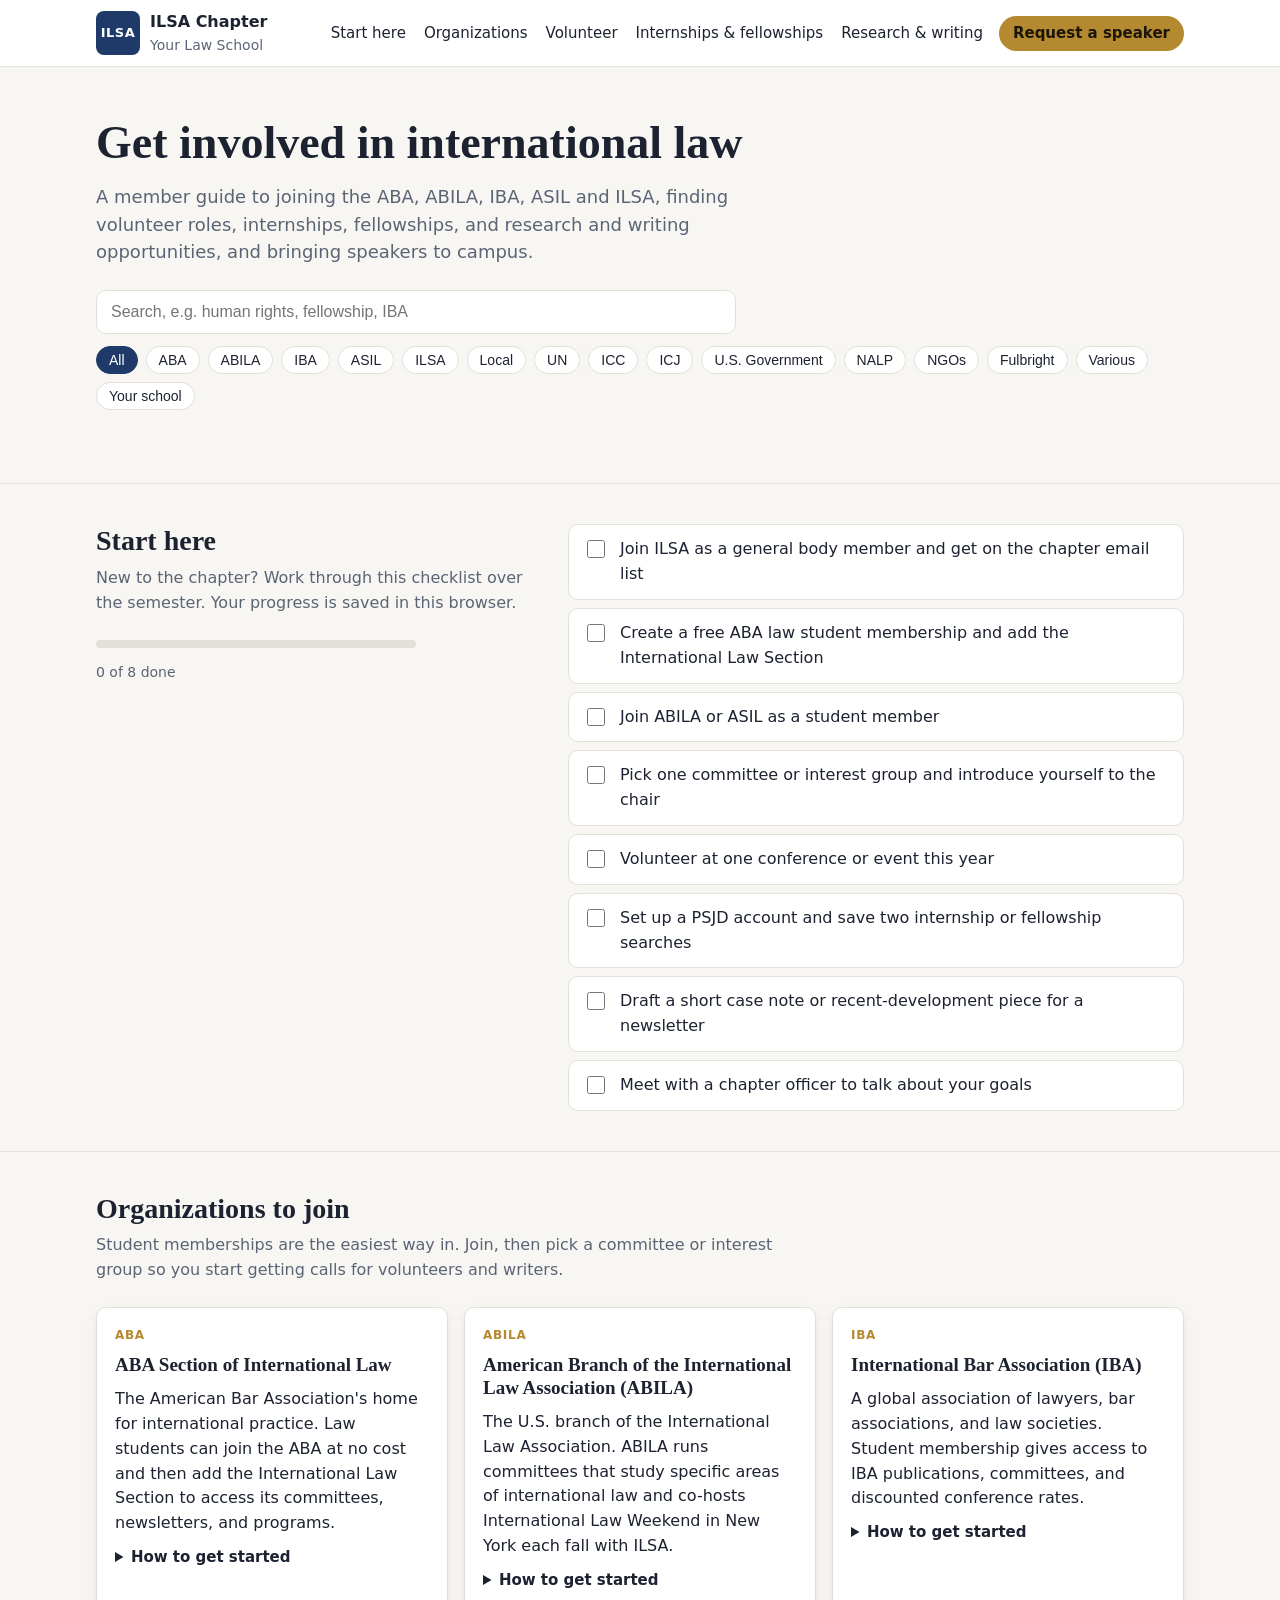
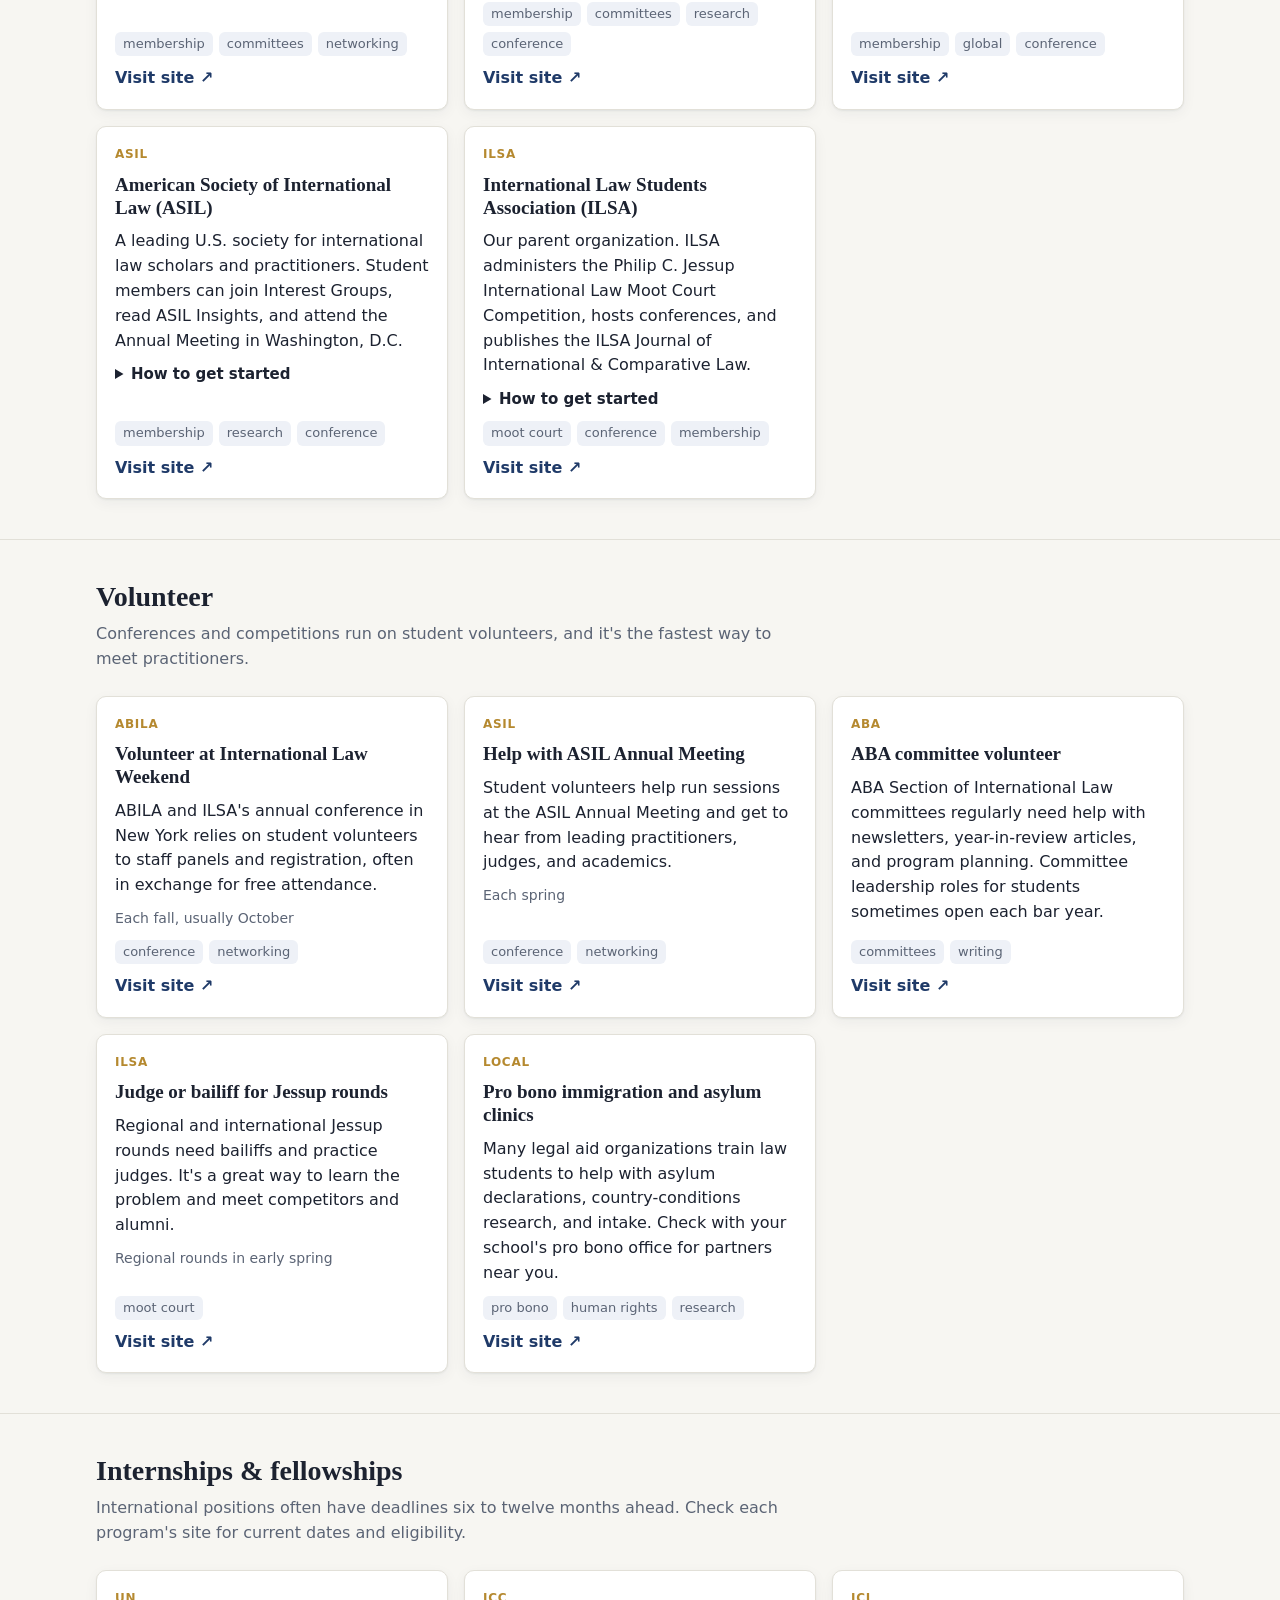
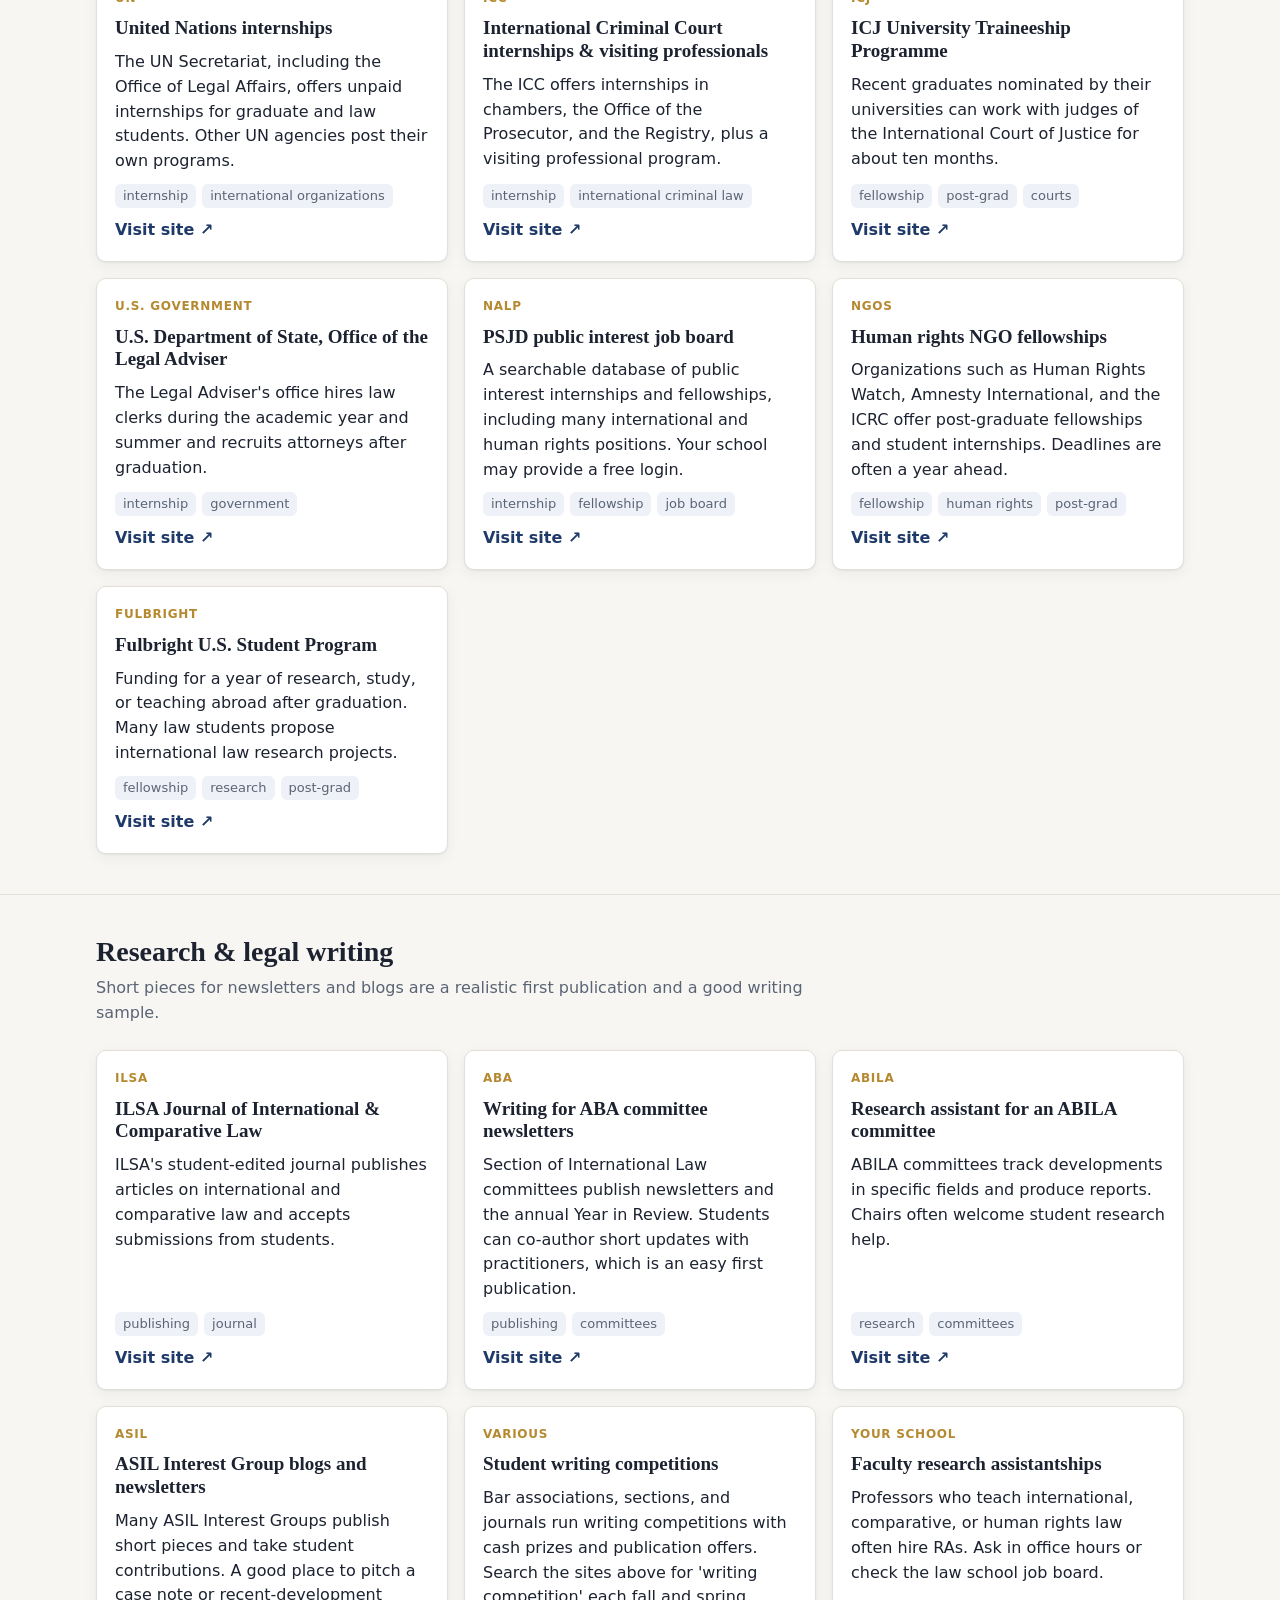
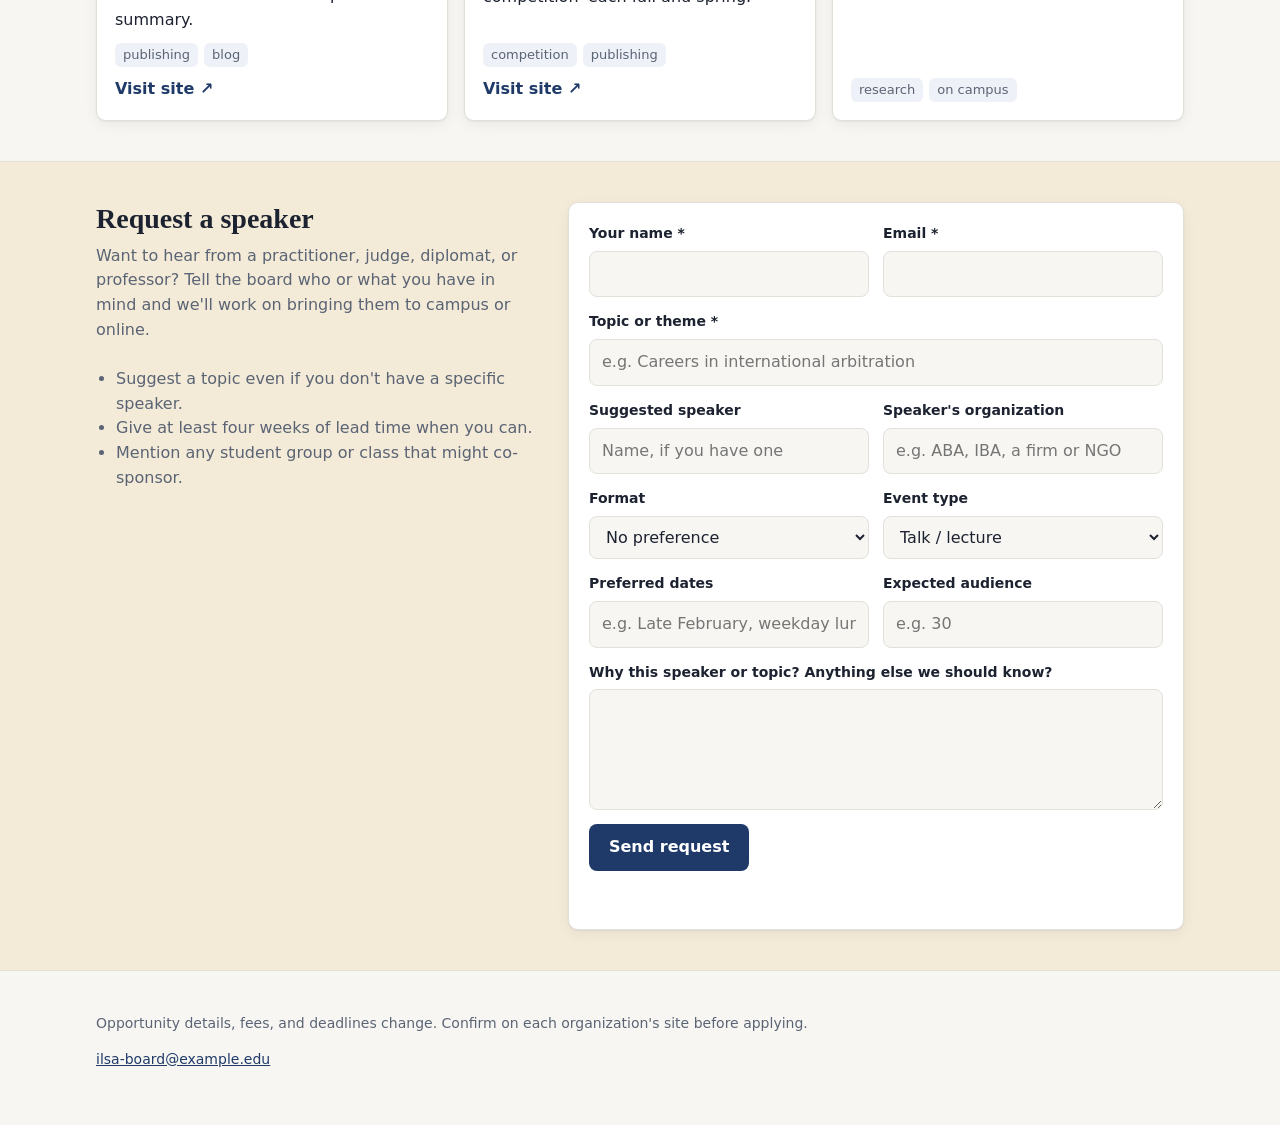
==== index.html @ 171fea82 "Add ILSA member involvement dashboard Static page guiding members to the ABA, ABILA, IBA, ASIL and I" ====
<!doctype html>
<html lang="en">
<head>
  <meta charset="utf-8">
  <meta name="viewport" content="width=device-width, initial-scale=1">
  <title>ILSA Get Involved</title>
  <meta name="description" content="How ILSA members can get involved with the ABA, ABILA, IBA, ASIL and more: volunteering, internships, fellowships, research and writing, and speaker requests.">
  <link rel="stylesheet" href="css/styles.css">
</head>
<body>
  <a class="skip-link" href="#main">Skip to content</a>

  <header class="site-header">
    <div class="wrap header-inner">
      <div class="brand">
        <span class="brand-mark" aria-hidden="true">ILSA</span>
        <div>
          <p class="brand-name" data-config="chapterName">ILSA Chapter</p>
          <p class="brand-school" data-config="school">Your Law School</p>
        </div>
      </div>
      <nav class="site-nav" aria-label="Sections">
        <a href="#start">Start here</a>
        <a href="#organizations">Organizations</a>
        <a href="#volunteer">Volunteer</a>
        <a href="#careers">Internships &amp; fellowships</a>
        <a href="#writing">Research &amp; writing</a>
        <a href="#speakers" class="nav-cta">Request a speaker</a>
      </nav>
    </div>
  </header>

  <main id="main">
    <section class="hero">
      <div class="wrap">
        <h1>Get involved in international law</h1>
        <p class="lede">A member guide to joining the ABA, ABILA, IBA, ASIL and ILSA, finding volunteer roles, internships, fellowships, and research and writing opportunities, and bringing speakers to campus.</p>
        <div class="search">
          <label for="search-input" class="visually-hidden">Search opportunities</label>
          <input id="search-input" type="search" placeholder="Search, e.g. human rights, fellowship, IBA" autocomplete="off">
          <div class="filters" role="group" aria-label="Filter by organization" id="org-filters"></div>
        </div>
        <p class="result-count" id="result-count" aria-live="polite"></p>
      </div>
    </section>

    <section id="start" class="section">
      <div class="wrap two-col">
        <div>
          <h2>Start here</h2>
          <p class="section-intro">New to the chapter? Work through this checklist over the semester. Your progress is saved in this browser.</p>
          <div class="progress" aria-hidden="true"><span id="progress-bar"></span></div>
          <p class="progress-label" id="progress-label"></p>
        </div>
        <ol class="checklist" id="checklist"></ol>
      </div>
    </section>

    <section id="organizations" class="section">
      <div class="wrap">
        <h2>Organizations to join</h2>
        <p class="section-intro">Student memberships are the easiest way in. Join, then pick a committee or interest group so you start getting calls for volunteers and writers.</p>
        <div class="grid" data-section="organizations"></div>
      </div>
    </section>

    <section id="volunteer" class="section">
      <div class="wrap">
        <h2>Volunteer</h2>
        <p class="section-intro">Conferences and competitions run on student volunteers, and it's the fastest way to meet practitioners.</p>
        <div class="grid" data-section="volunteer"></div>
      </div>
    </section>

    <section id="careers" class="section">
      <div class="wrap">
        <h2>Internships &amp; fellowships</h2>
        <p class="section-intro">International positions often have deadlines six to twelve months ahead. Check each program's site for current dates and eligibility.</p>
        <div class="grid" data-section="careers"></div>
      </div>
    </section>

    <section id="writing" class="section">
      <div class="wrap">
        <h2>Research &amp; legal writing</h2>
        <p class="section-intro">Short pieces for newsletters and blogs are a realistic first publication and a good writing sample.</p>
        <div class="grid" data-section="writing"></div>
      </div>
    </section>

    <section id="speakers" class="section section-accent">
      <div class="wrap two-col">
        <div>
          <h2>Request a speaker</h2>
          <p class="section-intro">Want to hear from a practitioner, judge, diplomat, or professor? Tell the board who or what you have in mind and we'll work on bringing them to campus or online.</p>
          <ul class="tips">
            <li>Suggest a topic even if you don't have a specific speaker.</li>
            <li>Give at least four weeks of lead time when you can.</li>
            <li>Mention any student group or class that might co-sponsor.</li>
          </ul>
        </div>

        <form id="speaker-form" class="form" novalidate>
          <div class="field-row">
            <div class="field">
              <label for="f-name">Your name <span aria-hidden="true">*</span></label>
              <input id="f-name" name="name" required autocomplete="name">
            </div>
            <div class="field">
              <label for="f-email">Email <span aria-hidden="true">*</span></label>
              <input id="f-email" name="email" type="email" required autocomplete="email">
            </div>
          </div>

          <div class="field">
            <label for="f-topic">Topic or theme <span aria-hidden="true">*</span></label>
            <input id="f-topic" name="topic" required placeholder="e.g. Careers in international arbitration">
          </div>

          <div class="field-row">
            <div class="field">
              <label for="f-speaker">Suggested speaker</label>
              <input id="f-speaker" name="speaker" placeholder="Name, if you have one">
            </div>
            <div class="field">
              <label for="f-affiliation">Speaker's organization</label>
              <input id="f-affiliation" name="affiliation" placeholder="e.g. ABA, IBA, a firm or NGO">
            </div>
          </div>

          <div class="field-row">
            <div class="field">
              <label for="f-format">Format</label>
              <select id="f-format" name="format">
                <option>No preference</option>
                <option>In person</option>
                <option>Virtual</option>
                <option>Hybrid</option>
              </select>
            </div>
            <div class="field">
              <label for="f-type">Event type</label>
              <select id="f-type" name="eventType">
                <option>Talk / lecture</option>
                <option>Panel</option>
                <option>Career conversation</option>
                <option>Workshop</option>
                <option>Lunch &amp; learn</option>
              </select>
            </div>
          </div>

          <div class="field-row">
            <div class="field">
              <label for="f-dates">Preferred dates</label>
              <input id="f-dates" name="dates" placeholder="e.g. Late February, weekday lunch">
            </div>
            <div class="field">
              <label for="f-audience">Expected audience</label>
              <input id="f-audience" name="audience" type="number" min="1" placeholder="e.g. 30">
            </div>
          </div>

          <div class="field">
            <label for="f-notes">Why this speaker or topic? Anything else we should know?</label>
            <textarea id="f-notes" name="notes" rows="4"></textarea>
          </div>

          <button type="submit" class="btn">Send request</button>
          <p class="form-status" id="form-status" role="status"></p>
        </form>
      </div>
    </section>
  </main>

  <footer class="site-footer">
    <div class="wrap">
      <p>Opportunity details, fees, and deadlines change. Confirm on each organization's site before applying.</p>
      <p id="footer-links"></p>
    </div>
  </footer>

  <script src="js/config.js"></script>
  <script src="js/data.js"></script>
  <script src="js/app.js"></script>
</body>
</html>
---- css/styles.css ----
:root {
  --bg: #f7f6f2;
  --surface: #ffffff;
  --text: #1c2230;
  --muted: #5b6475;
  --border: #e2e0d8;
  --primary: #1f3a68;
  --primary-ink: #ffffff;
  --accent: #b5892f;
  --accent-soft: #f3ead7;
  --tag-bg: #eef1f7;
  --focus: #3a6ad6;
  --success: #1d7a4a;
  --error: #b3261e;
  --radius: 10px;
  --shadow: 0 1px 2px rgba(20, 30, 50, 0.06), 0 4px 14px rgba(20, 30, 50, 0.05);
}

@media (prefers-color-scheme: dark) {
  :root {
    --bg: #12161f;
    --surface: #1a202b;
    --text: #e8eaf0;
    --muted: #a3abbb;
    --border: #2c3443;
    --primary: #8fb0ea;
    --primary-ink: #0f1522;
    --accent: #d8b264;
    --accent-soft: #2a2618;
    --tag-bg: #252d3b;
    --focus: #8fb0ea;
    --success: #5cc48c;
    --error: #f08a80;
    --shadow: none;
  }
}

* { box-sizing: border-box; }

html { scroll-behavior: smooth; scroll-padding-top: 80px; }

body {
  margin: 0;
  background: var(--bg);
  color: var(--text);
  font: 16px/1.55 system-ui, -apple-system, "Segoe UI", Roboto, sans-serif;
}

h1, h2, h3 { font-family: Georgia, "Times New Roman", serif; line-height: 1.2; }

a { color: var(--primary); }

:focus-visible { outline: 2px solid var(--focus); outline-offset: 2px; }

.wrap { max-width: 1120px; margin: 0 auto; padding: 0 16px; }

.visually-hidden {
  position: absolute; width: 1px; height: 1px; overflow: hidden;
  clip: rect(0 0 0 0); white-space: nowrap;
}

.skip-link { position: absolute; left: -999px; top: 8px; background: var(--surface); padding: 8px 12px; z-index: 20; }
.skip-link:focus { left: 8px; }

/* Header */
.site-header {
  position: sticky; top: 0; z-index: 10;
  background: var(--surface);
  border-bottom: 1px solid var(--border);
}
.header-inner { display: flex; align-items: center; justify-content: space-between; gap: 16px; padding-top: 10px; padding-bottom: 10px; flex-wrap: wrap; }
.brand { display: flex; align-items: center; gap: 10px; }
.brand-mark {
  display: inline-grid; place-items: center;
  width: 44px; height: 44px; border-radius: 8px;
  background: var(--primary); color: var(--primary-ink);
  font-weight: 700; font-size: 13px; letter-spacing: 0.04em;
}
.brand-name { margin: 0; font-weight: 600; }
.brand-school { margin: 0; color: var(--muted); font-size: 14px; }

.site-nav { display: flex; flex-wrap: wrap; gap: 4px 14px; font-size: 15px; }
.site-nav a { text-decoration: none; color: var(--text); padding: 6px 2px; }
.site-nav a:hover { color: var(--primary); }
.site-nav .nav-cta {
  background: var(--accent); color: #1c1608; border-radius: 999px; padding: 6px 14px; font-weight: 600;
}

/* Hero */
.hero { padding: 48px 0 24px; }
.hero h1 { font-size: clamp(30px, 5vw, 46px); margin: 0 0 12px; }
.lede { font-size: 18px; color: var(--muted); max-width: 720px; margin: 0 0 24px; }

.search input {
  width: 100%; max-width: 640px;
  padding: 12px 14px; font-size: 16px;
  border: 1px solid var(--border); border-radius: var(--radius);
  background: var(--surface); color: var(--text);
}
.filters { display: flex; flex-wrap: wrap; gap: 8px; margin-top: 12px; }
.chip {
  border: 1px solid var(--border); background: var(--surface); color: var(--text);
  border-radius: 999px; padding: 5px 12px; font-size: 14px; cursor: pointer;
}
.chip[aria-pressed="true"] { background: var(--primary); color: var(--primary-ink); border-color: var(--primary); }
.result-count { color: var(--muted); font-size: 14px; min-height: 1.5em; }

/* Sections */
.section { padding: 40px 0; border-top: 1px solid var(--border); }
.section h2 { font-size: 28px; margin: 0 0 8px; }
.section-intro { color: var(--muted); max-width: 720px; margin: 0 0 24px; }
.section.is-empty { display: none; }
.section-accent { background: var(--accent-soft); }

.two-col { display: grid; grid-template-columns: 1fr 1.4fr; gap: 32px; align-items: start; }

.grid { display: grid; grid-template-columns: repeat(auto-fill, minmax(300px, 1fr)); gap: 16px; }

.card {
  background: var(--surface); border: 1px solid var(--border); border-radius: var(--radius);
  box-shadow: var(--shadow); padding: 18px; display: flex; flex-direction: column; gap: 10px;
}
.card-org { font-size: 12px; font-weight: 700; letter-spacing: 0.06em; text-transform: uppercase; color: var(--accent); margin: 0; }
.card h3 { font-size: 19px; margin: 0; }
.card p { margin: 0; }
.card-when { font-size: 14px; color: var(--muted); }
.card details summary { cursor: pointer; font-weight: 600; font-size: 15px; }
.card ol { margin: 8px 0 0; padding-left: 20px; font-size: 15px; }
.card ol li + li { margin-top: 4px; }
.tags { display: flex; flex-wrap: wrap; gap: 6px; margin-top: auto; }
.tag { background: var(--tag-bg); color: var(--muted); border-radius: 6px; padding: 2px 8px; font-size: 13px; }
.card-link { font-weight: 600; text-decoration: none; }
.card-link:hover { text-decoration: underline; }

/* Checklist */
.checklist { list-style: none; margin: 0; padding: 0; display: grid; gap: 8px; }
.checklist label {
  display: flex; gap: 12px; align-items: flex-start;
  background: var(--surface); border: 1px solid var(--border); border-radius: var(--radius);
  padding: 12px 14px; cursor: pointer;
}
.checklist input { width: 18px; height: 18px; margin-top: 3px; accent-color: var(--primary); flex: none; }
.checklist input:checked + span { color: var(--muted); text-decoration: line-through; }
.progress { height: 8px; background: var(--border); border-radius: 999px; overflow: hidden; max-width: 320px; }
.progress span { display: block; height: 100%; width: 0; background: var(--accent); transition: width 0.25s; }
.progress-label { color: var(--muted); font-size: 14px; }

/* Speaker form */
.tips { padding-left: 20px; color: var(--muted); }
.form {
  background: var(--surface); border: 1px solid var(--border); border-radius: var(--radius);
  padding: 20px; box-shadow: var(--shadow); display: grid; gap: 14px;
}
.field-row { display: grid; grid-template-columns: 1fr 1fr; gap: 14px; }
.field { display: grid; gap: 6px; }
.field label { font-weight: 600; font-size: 14px; }
.field input, .field select, .field textarea {
  width: 100%; padding: 10px 12px; font: inherit;
  border: 1px solid var(--border); border-radius: 8px;
  background: var(--bg); color: var(--text);
}
.field [aria-invalid="true"] { border-color: var(--error); }
.btn {
  justify-self: start; border: 0; border-radius: 8px; cursor: pointer;
  background: var(--primary); color: var(--primary-ink);
  padding: 11px 20px; font: inherit; font-weight: 600;
}
.btn:disabled { opacity: 0.6; cursor: wait; }
.form-status { margin: 0; min-height: 1.5em; }
.form-status.ok { color: var(--success); }
.form-status.err { color: var(--error); }

.site-footer { padding: 28px 0 40px; color: var(--muted); font-size: 14px; border-top: 1px solid var(--border); }

@media (max-width: 760px) {
  .two-col, .field-row { grid-template-columns: 1fr; }
  .grid { grid-template-columns: 1fr; }
  .site-nav { font-size: 14px; }
  .hero { padding-top: 28px; }
}
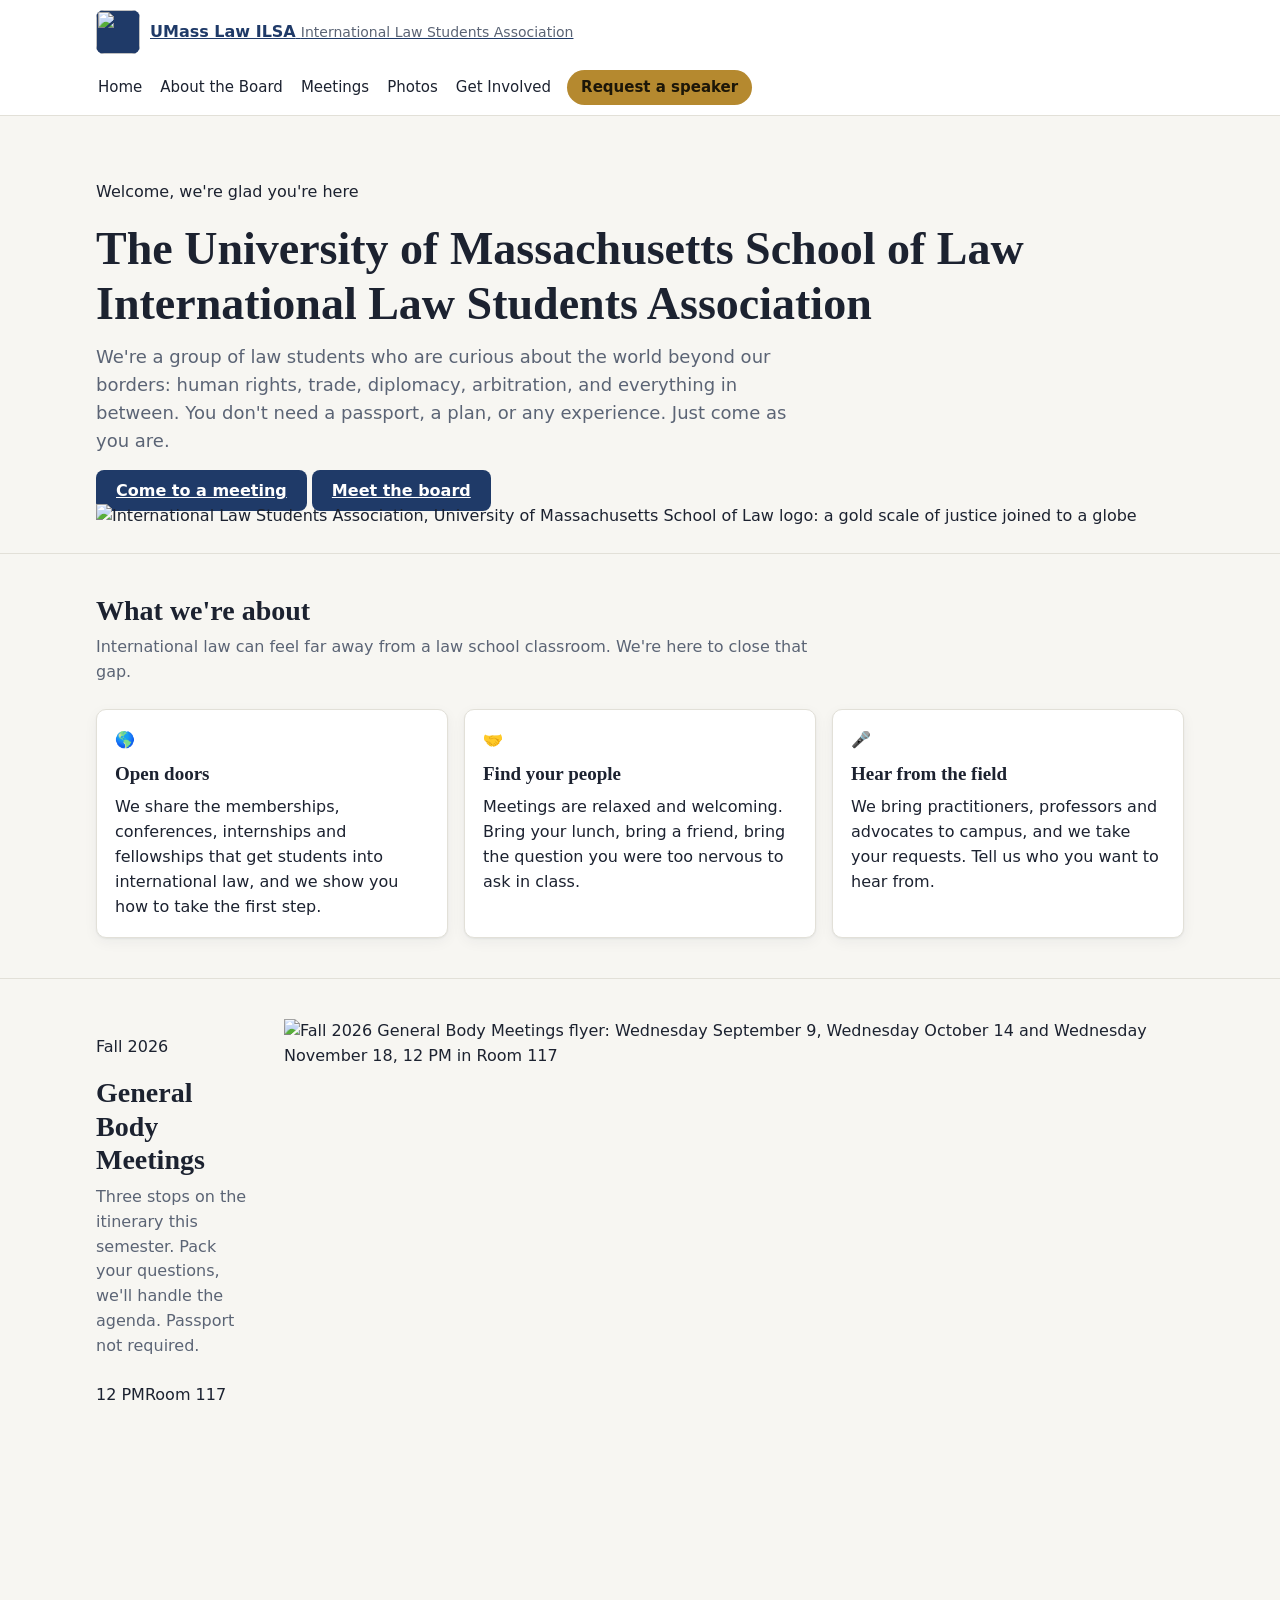
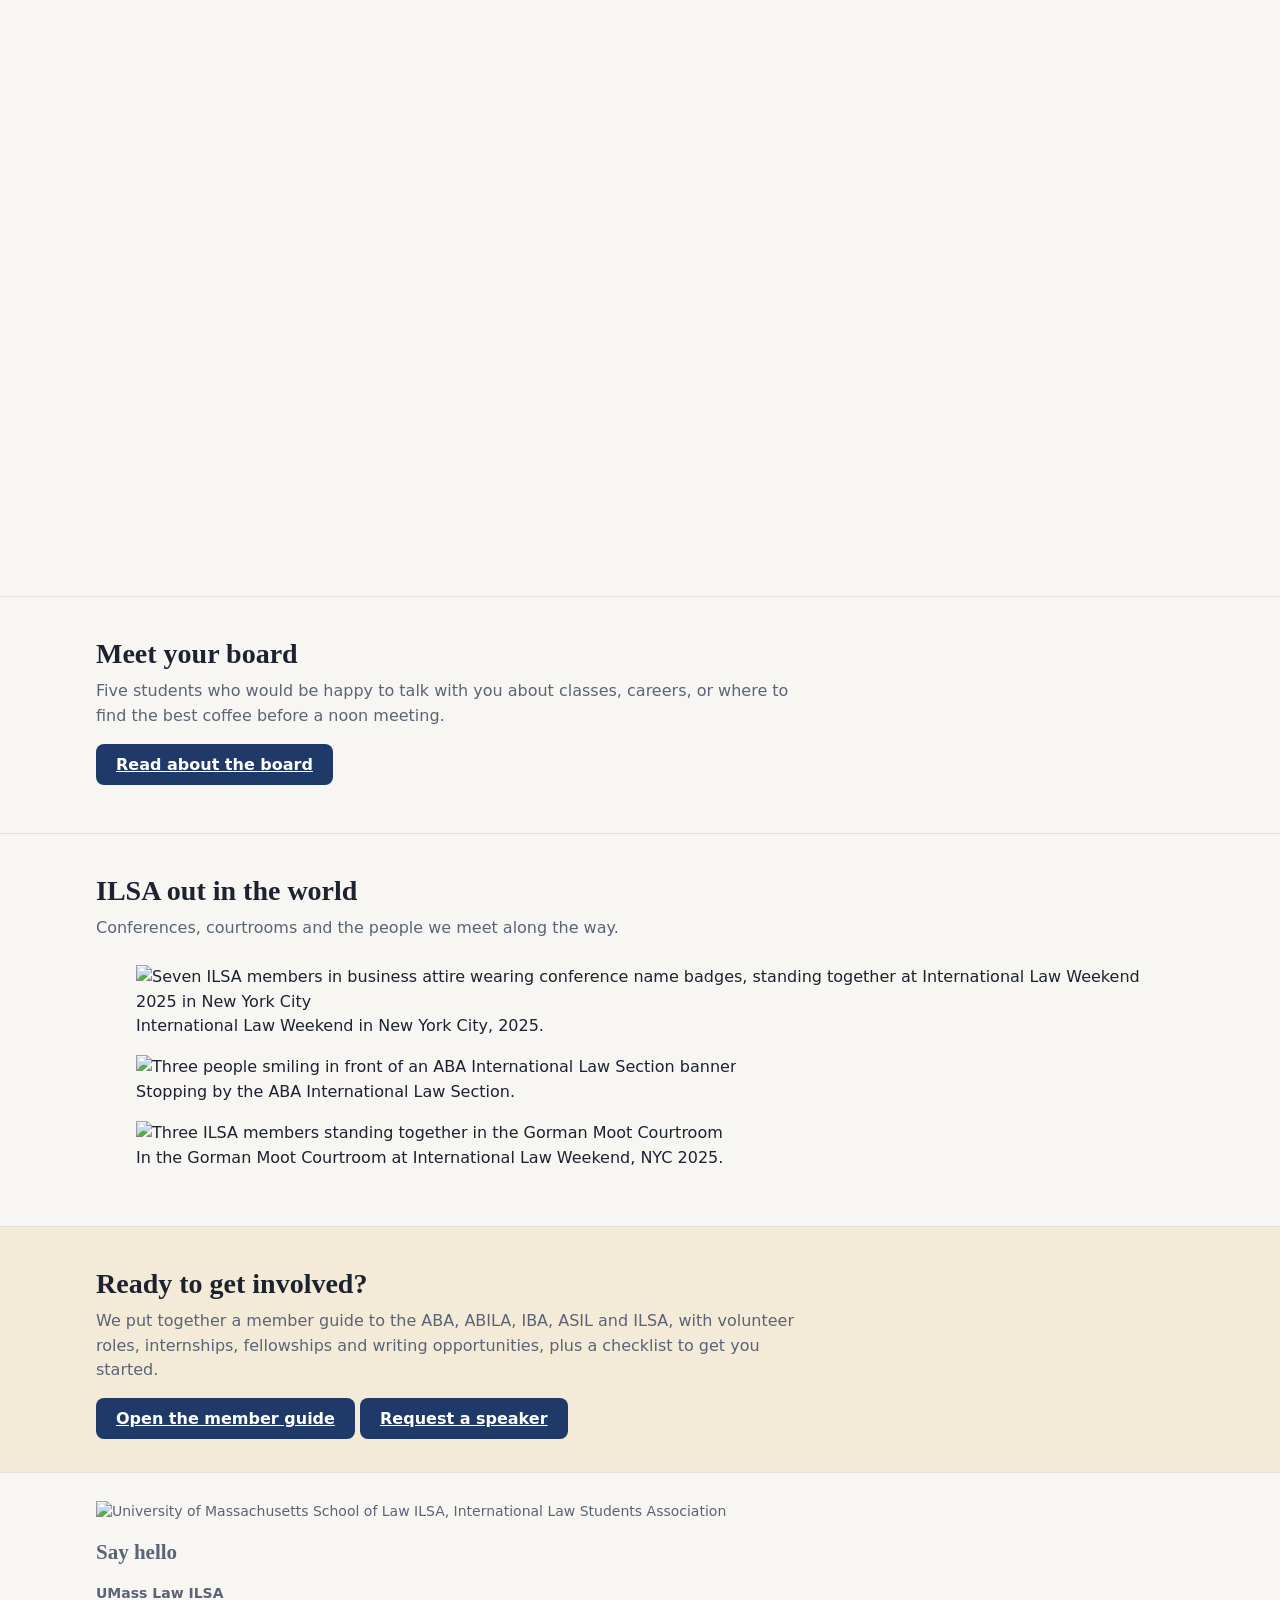
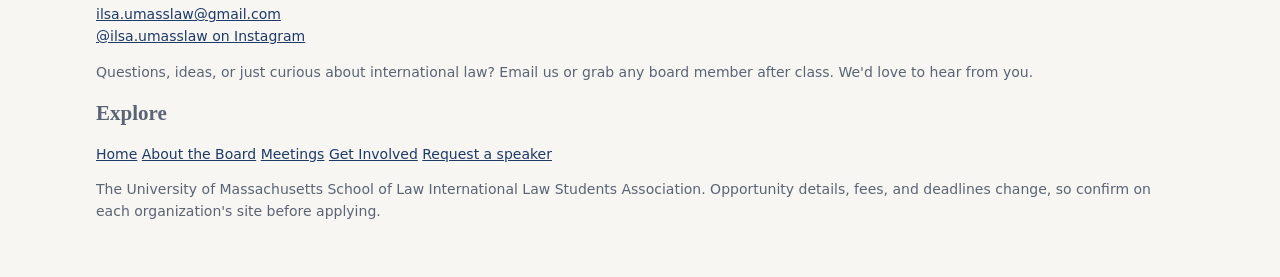
==== commit ec1204c8: "Redesign pages: home, About the Board, Get Involved" ====
--- a/index.html
+++ b/index.html
@@ -3,180 +3,159 @@
 <head>
   <meta charset="utf-8">
   <meta name="viewport" content="width=device-width, initial-scale=1">
-  <title>ILSA Get Involved</title>
-  <meta name="description" content="How ILSA members can get involved with the ABA, ABILA, IBA, ASIL and more: volunteering, internships, fellowships, research and writing, and speaker requests.">
+  <title>UMass Law ILSA</title>
+  <meta name="description" content="The University of Massachusetts School of Law International Law Students Association: meet the board, come to a meeting, and find ways into international law.">
+  <link rel="icon" href="img/favicon.png">
+  <link rel="preconnect" href="https://fonts.googleapis.com">
+  <link rel="preconnect" href="https://fonts.gstatic.com" crossorigin>
+  <link href="https://fonts.googleapis.com/css2?family=Poppins:wght@400;500;600;700&display=swap" rel="stylesheet">
   <link rel="stylesheet" href="css/styles.css">
 </head>
 <body>
   <a class="skip-link" href="#main">Skip to content</a>
-
   <header class="site-header">
     <div class="wrap header-inner">
-      <div class="brand">
-        <span class="brand-mark" aria-hidden="true">ILSA</span>
-        <div>
-          <p class="brand-name" data-config="chapterName">ILSA Chapter</p>
-          <p class="brand-school" data-config="school">Your Law School</p>
-        </div>
-      </div>
-      <nav class="site-nav" aria-label="Sections">
-        <a href="#start">Start here</a>
-        <a href="#organizations">Organizations</a>
-        <a href="#volunteer">Volunteer</a>
-        <a href="#careers">Internships &amp; fellowships</a>
-        <a href="#writing">Research &amp; writing</a>
-        <a href="#speakers" class="nav-cta">Request a speaker</a>
+      <a class="brand" href="index.html">
+        <img class="brand-mark" src="img/emblem.png" alt="" width="56" height="44">
+        <span>
+          <span class="brand-name">UMass Law ILSA</span>
+          <span class="brand-school">International Law Students Association</span>
+        </span>
+      </a>
+      <nav class="site-nav" aria-label="Site">
+        <a href="index.html" aria-current="page">Home</a>
+        <a href="board.html">About the Board</a>
+        <a href="index.html#meetings">Meetings</a>
+        <a href="index.html#photos">Photos</a>
+        <a href="get-involved.html">Get Involved</a>
+        <a href="get-involved.html#speakers" class="nav-cta">Request a speaker</a>
       </nav>
     </div>
   </header>
 
   <main id="main">
-    <section class="hero">
-      <div class="wrap">
-        <h1>Get involved in international law</h1>
-        <p class="lede">A member guide to joining the ABA, ABILA, IBA, ASIL and ILSA, finding volunteer roles, internships, fellowships, and research and writing opportunities, and bringing speakers to campus.</p>
-        <div class="search">
-          <label for="search-input" class="visually-hidden">Search opportunities</label>
-          <input id="search-input" type="search" placeholder="Search, e.g. human rights, fellowship, IBA" autocomplete="off">
-          <div class="filters" role="group" aria-label="Filter by organization" id="org-filters"></div>
+    <section class="hero hero-home">
+      <div class="wrap hero-grid">
+        <div>
+          <p class="eyebrow">Welcome, we're glad you're here</p>
+          <h1>The University of Massachusetts School of Law <span>International Law Students Association</span></h1>
+          <p class="lede">We're a group of law students who are curious about the world beyond our borders: human rights, trade, diplomacy, arbitration, and everything in between. You don't need a passport, a plan, or any experience. Just come as you are.</p>
+          <div class="btn-row">
+            <a class="btn" href="#meetings">Come to a meeting</a>
+            <a class="btn btn-ghost" href="board.html">Meet the board</a>
+          </div>
         </div>
-        <p class="result-count" id="result-count" aria-live="polite"></p>
+        <img class="hero-logo" src="img/logo.png" alt="International Law Students Association, University of Massachusetts School of Law logo: a gold scale of justice joined to a globe" width="1080" height="1080">
       </div>
     </section>
 
-    <section id="start" class="section">
-      <div class="wrap two-col">
-        <div>
-          <h2>Start here</h2>
-          <p class="section-intro">New to the chapter? Work through this checklist over the semester. Your progress is saved in this browser.</p>
-          <div class="progress" aria-hidden="true"><span id="progress-bar"></span></div>
-          <p class="progress-label" id="progress-label"></p>
+    <section class="section" id="about">
+      <div class="wrap">
+        <h2>What we're about</h2>
+        <p class="section-intro">International law can feel far away from a law school classroom. We're here to close that gap.</p>
+        <div class="grid three">
+          <article class="card feature">
+            <span class="feature-icon" aria-hidden="true">&#127758;</span>
+            <h3>Open doors</h3>
+            <p>We share the memberships, conferences, internships and fellowships that get students into international law, and we show you how to take the first step.</p>
+          </article>
+          <article class="card feature">
+            <span class="feature-icon" aria-hidden="true">&#129309;</span>
+            <h3>Find your people</h3>
+            <p>Meetings are relaxed and welcoming. Bring your lunch, bring a friend, bring the question you were too nervous to ask in class.</p>
+          </article>
+          <article class="card feature">
+            <span class="feature-icon" aria-hidden="true">&#127908;</span>
+            <h3>Hear from the field</h3>
+            <p>We bring practitioners, professors and advocates to campus, and we take your requests. Tell us who you want to hear from.</p>
+          </article>
         </div>
-        <ol class="checklist" id="checklist"></ol>
       </div>
     </section>
 
-    <section id="organizations" class="section">
-      <div class="wrap">
-        <h2>Organizations to join</h2>
-        <p class="section-intro">Student memberships are the easiest way in. Join, then pick a committee or interest group so you start getting calls for volunteers and writers.</p>
-        <div class="grid" data-section="organizations"></div>
+    <section class="section section-blue" id="meetings">
+      <div class="wrap two-col meetings">
+        <div>
+          <p class="eyebrow">Fall 2026</p>
+          <h2>General Body Meetings</h2>
+          <p class="section-intro">Three stops on the itinerary this semester. Pack your questions, we'll handle the agenda. Passport not required.</p>
+          <ol class="stops" id="meeting-list"></ol>
+          <p class="where"><span>12 PM</span><span>Room 117</span></p>
+          <p class="next-up" id="next-meeting" aria-live="polite"></p>
+        </div>
+        <img class="flyer" src="img/gbm-fall-2026.jpg" alt="Fall 2026 General Body Meetings flyer: Wednesday September 9, Wednesday October 14 and Wednesday November 18, 12 PM in Room 117" width="900" height="1137" loading="lazy">
       </div>
     </section>
 
-    <section id="volunteer" class="section">
+    <section class="section" id="board-preview">
       <div class="wrap">
-        <h2>Volunteer</h2>
-        <p class="section-intro">Conferences and competitions run on student volunteers, and it's the fastest way to meet practitioners.</p>
-        <div class="grid" data-section="volunteer"></div>
+        <h2>Meet your board</h2>
+        <p class="section-intro">Five students who would be happy to talk with you about classes, careers, or where to find the best coffee before a noon meeting.</p>
+        <div class="board-strip" id="board-strip"></div>
+        <p><a class="btn" href="board.html">Read about the board</a></p>
       </div>
     </section>
 
-    <section id="careers" class="section">
+    <section class="section" id="photos">
       <div class="wrap">
-        <h2>Internships &amp; fellowships</h2>
-        <p class="section-intro">International positions often have deadlines six to twelve months ahead. Check each program's site for current dates and eligibility.</p>
-        <div class="grid" data-section="careers"></div>
+        <h2>ILSA out in the world</h2>
+        <p class="section-intro">Conferences, courtrooms and the people we meet along the way.</p>
+        <div class="gallery">
+          <figure class="wide">
+            <img src="img/photo-group.jpg" alt="Seven ILSA members in business attire wearing conference name badges, standing together at International Law Weekend 2025 in New York City" width="1200" height="948" loading="lazy">
+            <figcaption>International Law Weekend in New York City, 2025.</figcaption>
+          </figure>
+          <figure>
+            <img src="img/photo-aba.jpg" alt="Three people smiling in front of an ABA International Law Section banner" width="1000" height="1342" loading="lazy">
+            <figcaption>Stopping by the ABA International Law Section.</figcaption>
+          </figure>
+          <figure>
+            <img src="img/photo-moot.jpg" alt="Three ILSA members standing together in the Gorman Moot Courtroom" width="1000" height="1082" loading="lazy">
+            <figcaption>In the Gorman Moot Courtroom at International Law Weekend, NYC 2025.</figcaption>
+          </figure>
+        </div>
       </div>
     </section>
 
-    <section id="writing" class="section">
-      <div class="wrap">
-        <h2>Research &amp; legal writing</h2>
-        <p class="section-intro">Short pieces for newsletters and blogs are a realistic first publication and a good writing sample.</p>
-        <div class="grid" data-section="writing"></div>
-      </div>
-    </section>
-
-    <section id="speakers" class="section section-accent">
-      <div class="wrap two-col">
+    <section class="section section-accent">
+      <div class="wrap cta">
         <div>
-          <h2>Request a speaker</h2>
-          <p class="section-intro">Want to hear from a practitioner, judge, diplomat, or professor? Tell the board who or what you have in mind and we'll work on bringing them to campus or online.</p>
-          <ul class="tips">
-            <li>Suggest a topic even if you don't have a specific speaker.</li>
-            <li>Give at least four weeks of lead time when you can.</li>
-            <li>Mention any student group or class that might co-sponsor.</li>
-          </ul>
+          <h2>Ready to get involved?</h2>
+          <p class="section-intro">We put together a member guide to the ABA, ABILA, IBA, ASIL and ILSA, with volunteer roles, internships, fellowships and writing opportunities, plus a checklist to get you started.</p>
         </div>
-
-        <form id="speaker-form" class="form" novalidate>
-          <div class="field-row">
-            <div class="field">
-              <label for="f-name">Your name <span aria-hidden="true">*</span></label>
-              <input id="f-name" name="name" required autocomplete="name">
-            </div>
-            <div class="field">
-              <label for="f-email">Email <span aria-hidden="true">*</span></label>
-              <input id="f-email" name="email" type="email" required autocomplete="email">
-            </div>
-          </div>
-
-          <div class="field">
-            <label for="f-topic">Topic or theme <span aria-hidden="true">*</span></label>
-            <input id="f-topic" name="topic" required placeholder="e.g. Careers in international arbitration">
-          </div>
-
-          <div class="field-row">
-            <div class="field">
-              <label for="f-speaker">Suggested speaker</label>
-              <input id="f-speaker" name="speaker" placeholder="Name, if you have one">
-            </div>
-            <div class="field">
-              <label for="f-affiliation">Speaker's organization</label>
-              <input id="f-affiliation" name="affiliation" placeholder="e.g. ABA, IBA, a firm or NGO">
-            </div>
-          </div>
-
-          <div class="field-row">
-            <div class="field">
-              <label for="f-format">Format</label>
-              <select id="f-format" name="format">
-                <option>No preference</option>
-                <option>In person</option>
-                <option>Virtual</option>
-                <option>Hybrid</option>
-              </select>
-            </div>
-            <div class="field">
-              <label for="f-type">Event type</label>
-              <select id="f-type" name="eventType">
-                <option>Talk / lecture</option>
-                <option>Panel</option>
-                <option>Career conversation</option>
-                <option>Workshop</option>
-                <option>Lunch &amp; learn</option>
-              </select>
-            </div>
-          </div>
-
-          <div class="field-row">
-            <div class="field">
-              <label for="f-dates">Preferred dates</label>
-              <input id="f-dates" name="dates" placeholder="e.g. Late February, weekday lunch">
-            </div>
-            <div class="field">
-              <label for="f-audience">Expected audience</label>
-              <input id="f-audience" name="audience" type="number" min="1" placeholder="e.g. 30">
-            </div>
-          </div>
-
-          <div class="field">
-            <label for="f-notes">Why this speaker or topic? Anything else we should know?</label>
-            <textarea id="f-notes" name="notes" rows="4"></textarea>
-          </div>
-
-          <button type="submit" class="btn">Send request</button>
-          <p class="form-status" id="form-status" role="status"></p>
-        </form>
+        <div class="btn-row">
+          <a class="btn" href="get-involved.html">Open the member guide</a>
+          <a class="btn btn-ghost" href="get-involved.html#speakers">Request a speaker</a>
+        </div>
       </div>
     </section>
   </main>
 
-  <footer class="site-footer">
+  <footer class="site-footer" id="contact">
+    <div class="wrap footer-inner">
+      <div class="footer-brand">
+        <img src="img/logo-wide.png" alt="University of Massachusetts School of Law ILSA, International Law Students Association" width="632" height="316">
+      </div>
+      <div>
+        <h2>Say hello</h2>
+        <p><strong>UMass Law ILSA</strong><br>
+          <a href="mailto:ilsa.umasslaw@gmail.com">ilsa.umasslaw@gmail.com</a><br>
+          <a href="https://www.instagram.com/ilsa.umasslaw/" target="_blank" rel="noopener">@ilsa.umasslaw on Instagram</a></p>
+        <p class="muted">Questions, ideas, or just curious about international law? Email us or grab any board member after class. We'd love to hear from you.</p>
+      </div>
+      <div>
+        <h2>Explore</h2>
+        <p class="footer-links">
+          <a href="index.html">Home</a>
+          <a href="board.html">About the Board</a>
+          <a href="index.html#meetings">Meetings</a>
+          <a href="get-involved.html">Get Involved</a>
+          <a href="get-involved.html#speakers">Request a speaker</a>
+        </p>
+      </div>
+    </div>
     <div class="wrap">
-      <p>Opportunity details, fees, and deadlines change. Confirm on each organization's site before applying.</p>
-      <p id="footer-links"></p>
+      <p class="fineprint">The University of Massachusetts School of Law International Law Students Association. Opportunity details, fees, and deadlines change, so confirm on each organization's site before applying.</p>
     </div>
   </footer>
 
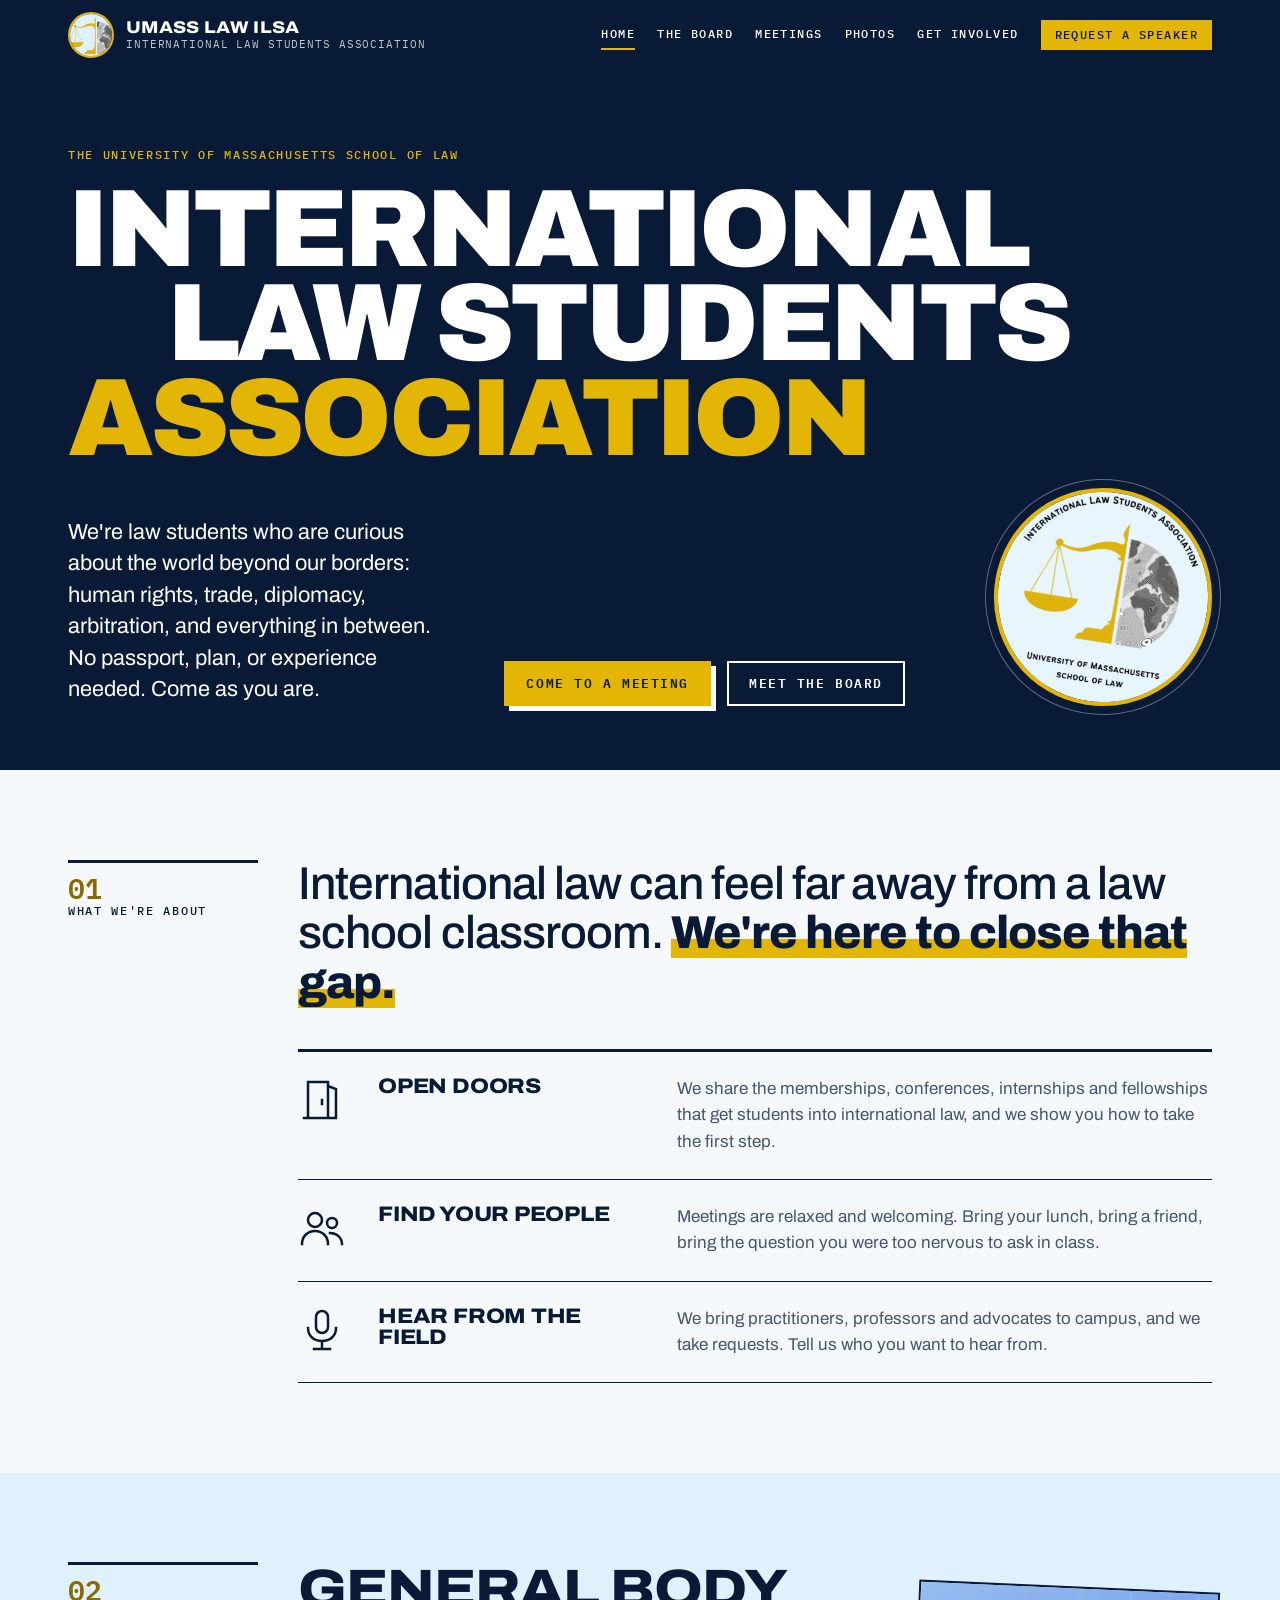
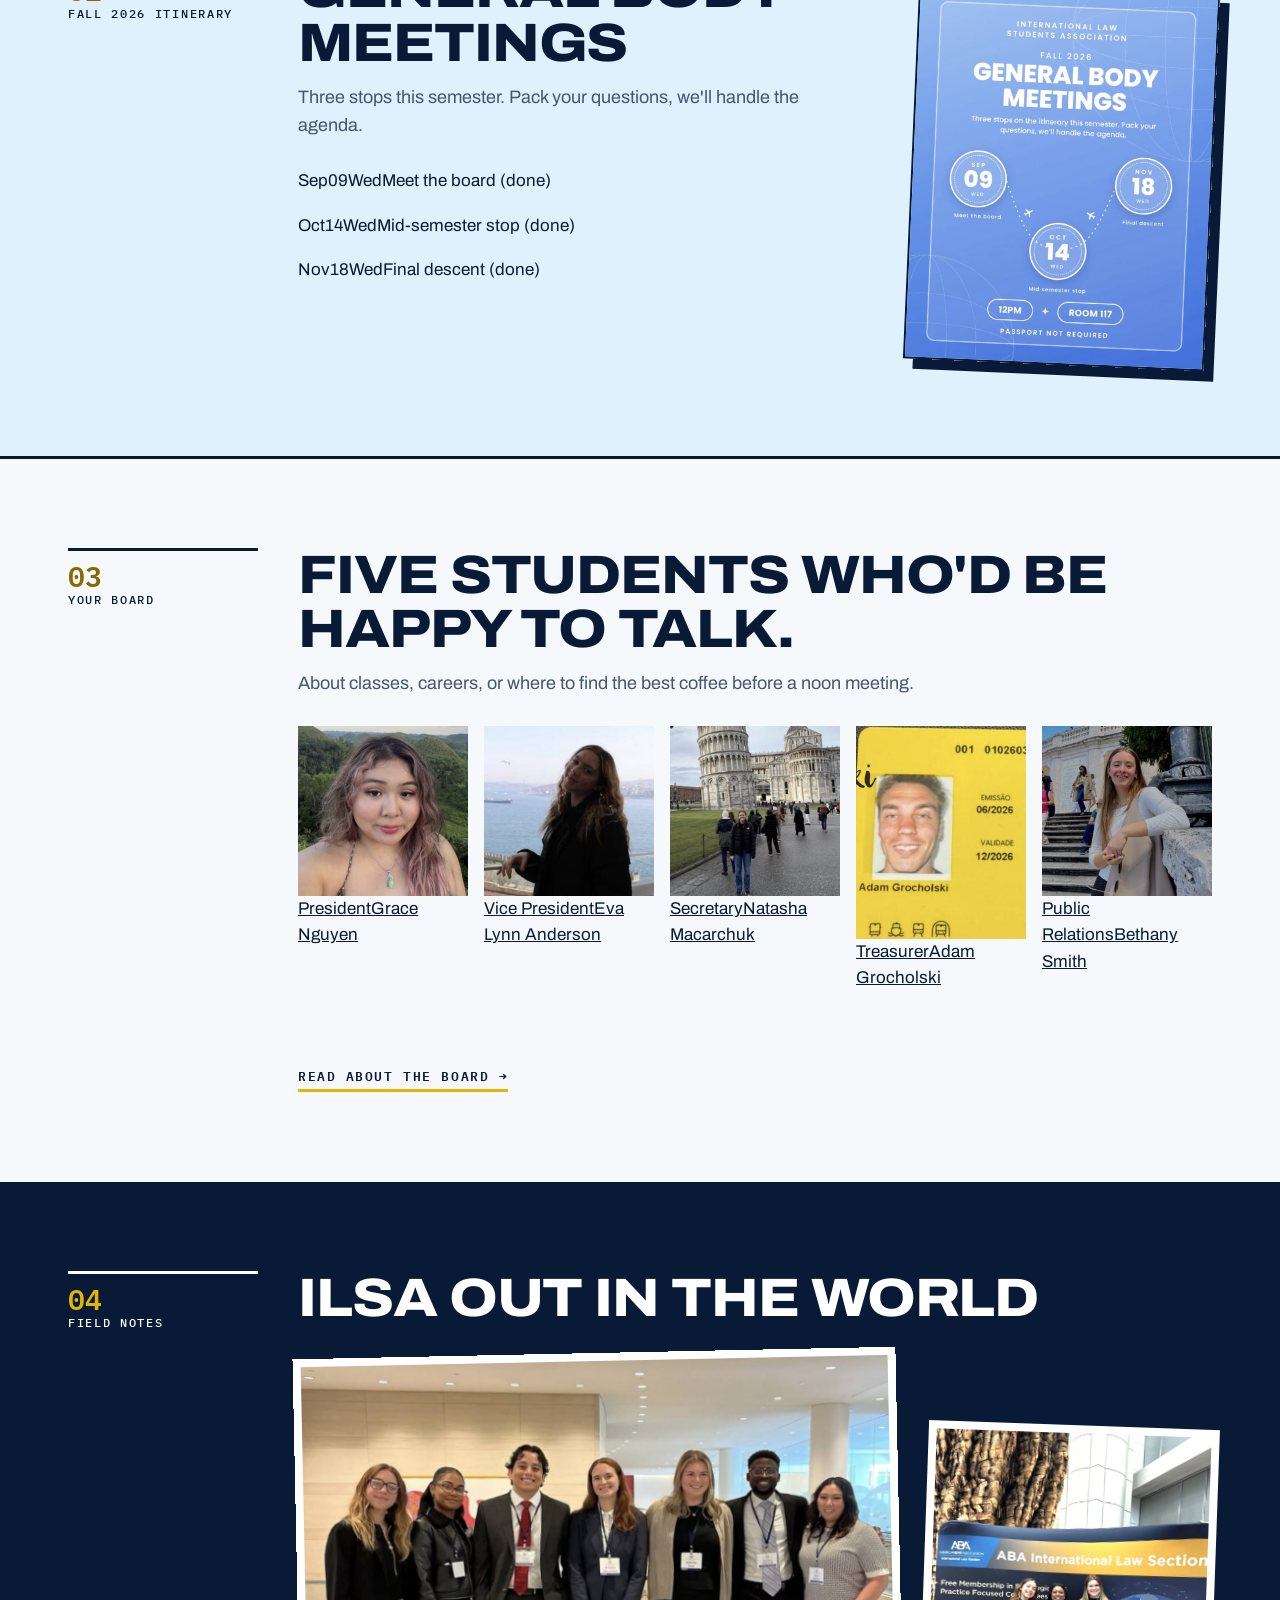
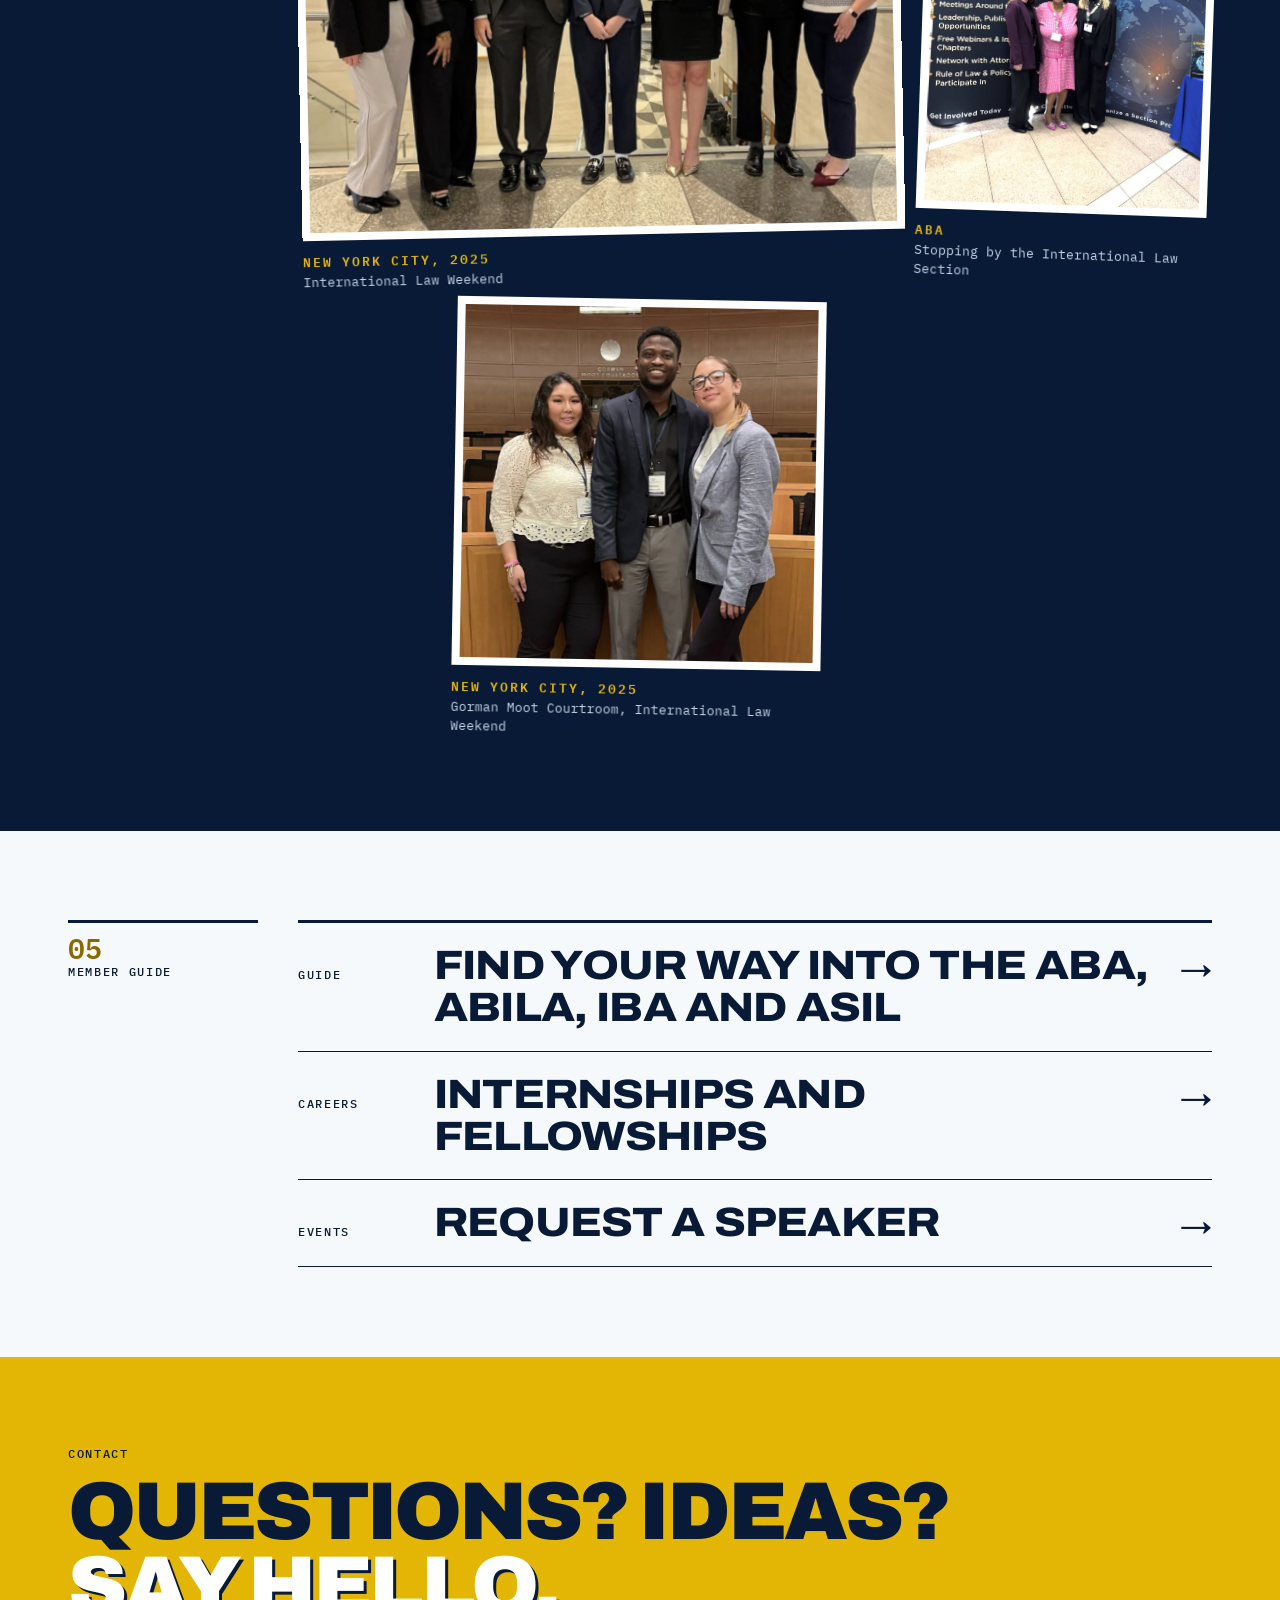
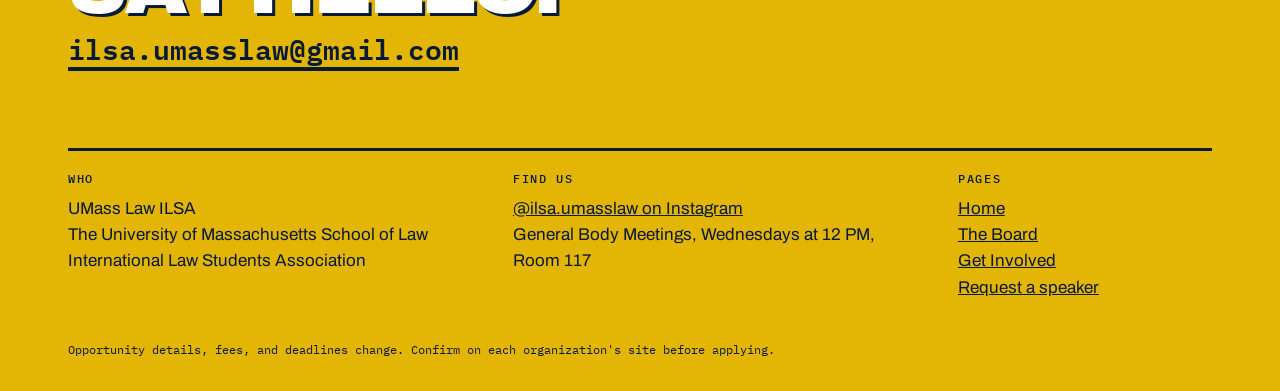
==== commit 327e27d2: "Redesign pages" ====
--- a/index.html
+++ b/index.html
@@ -8,7 +8,7 @@
   <link rel="icon" href="img/favicon.png">
   <link rel="preconnect" href="https://fonts.googleapis.com">
   <link rel="preconnect" href="https://fonts.gstatic.com" crossorigin>
-  <link href="https://fonts.googleapis.com/css2?family=Poppins:wght@400;500;600;700&display=swap" rel="stylesheet">
+  <link href="https://fonts.googleapis.com/css2?family=Archivo:wdth,wght@75..125,400..900&family=IBM+Plex+Mono:wght@400;500;600&display=swap" rel="stylesheet">
   <link rel="stylesheet" href="css/styles.css">
 </head>
 <body>
@@ -16,15 +16,15 @@
   <header class="site-header">
     <div class="wrap header-inner">
       <a class="brand" href="index.html">
-        <img class="brand-mark" src="img/emblem.png" alt="" width="56" height="44">
-        <span>
+        <img class="brand-mark" src="img/emblem.png" alt="" width="168" height="132">
+        <span class="brand-text">
           <span class="brand-name">UMass Law ILSA</span>
           <span class="brand-school">International Law Students Association</span>
         </span>
       </a>
       <nav class="site-nav" aria-label="Site">
         <a href="index.html" aria-current="page">Home</a>
-        <a href="board.html">About the Board</a>
+        <a href="board.html">The Board</a>
         <a href="index.html#meetings">Meetings</a>
         <a href="index.html#photos">Photos</a>
         <a href="get-involved.html">Get Involved</a>
@@ -34,128 +34,122 @@
   </header>
 
   <main id="main">
-    <section class="hero hero-home">
-      <div class="wrap hero-grid">
-        <div>
-          <p class="eyebrow">Welcome, we're glad you're here</p>
-          <h1>The University of Massachusetts School of Law <span>International Law Students Association</span></h1>
-          <p class="lede">We're a group of law students who are curious about the world beyond our borders: human rights, trade, diplomacy, arbitration, and everything in between. You don't need a passport, a plan, or any experience. Just come as you are.</p>
+    <section class="masthead">
+      <div class="wrap">
+        <p class="label">The University of Massachusetts School of Law</p>
+        <h1>International <span class="row2">Law Students</span> <span class="gold">Association</span></h1>
+        <div class="masthead-foot">
+          <p class="lede">We're law students who are curious about the world beyond our borders: human rights, trade, diplomacy, arbitration, and everything in between. No passport, plan, or experience needed. Come as you are.</p>
           <div class="btn-row">
             <a class="btn" href="#meetings">Come to a meeting</a>
-            <a class="btn btn-ghost" href="board.html">Meet the board</a>
+            <a class="btn btn-line" href="board.html">Meet the board</a>
           </div>
         </div>
-        <img class="hero-logo" src="img/logo.png" alt="International Law Students Association, University of Massachusetts School of Law logo: a gold scale of justice joined to a globe" width="1080" height="1080">
+        <img class="seal" src="img/logo.png" alt="ILSA logo: a gold scale of justice joined to a globe" width="1080" height="1080">
       </div>
+      <p class="departure" id="departure" aria-live="polite"></p>
     </section>
 
     <section class="section" id="about">
-      <div class="wrap">
-        <h2>What we're about</h2>
-        <p class="section-intro">International law can feel far away from a law school classroom. We're here to close that gap.</p>
-        <div class="grid three">
-          <article class="card feature">
-            <span class="feature-icon" aria-hidden="true">&#127758;</span>
-            <h3>Open doors</h3>
-            <p>We share the memberships, conferences, internships and fellowships that get students into international law, and we show you how to take the first step.</p>
-          </article>
-          <article class="card feature">
-            <span class="feature-icon" aria-hidden="true">&#129309;</span>
-            <h3>Find your people</h3>
-            <p>Meetings are relaxed and welcoming. Bring your lunch, bring a friend, bring the question you were too nervous to ask in class.</p>
-          </article>
-          <article class="card feature">
-            <span class="feature-icon" aria-hidden="true">&#127908;</span>
-            <h3>Hear from the field</h3>
-            <p>We bring practitioners, professors and advocates to campus, and we take your requests. Tell us who you want to hear from.</p>
-          </article>
+      <div class="wrap rail">
+        <p class="label rail-label"><span>01</span> What we're about</p>
+        <div>
+          <p class="statement">International law can feel far away from a law school classroom. <strong>We're here to close that gap.</strong></p>
+          <ol class="pillars">
+            <li><svg viewBox="0 0 48 48" aria-hidden="true"><path d="M10 42V6h20v36M30 10l8 3v29H6M24 24v4"/></svg><div><h3>Open doors</h3><p>We share the memberships, conferences, internships and fellowships that get students into international law, and we show you how to take the first step.</p></div></li>
+            <li><svg viewBox="0 0 48 48" aria-hidden="true"><circle cx="17" cy="16" r="7"/><circle cx="34" cy="19" r="5"/><path d="M4 40c0-8 6-13 13-13s13 5 13 13M32 29c6 0 12 4 12 11"/></svg><div><h3>Find your people</h3><p>Meetings are relaxed and welcoming. Bring your lunch, bring a friend, bring the question you were too nervous to ask in class.</p></div></li>
+            <li><svg viewBox="0 0 48 48" aria-hidden="true"><rect x="18" y="5" width="12" height="22" rx="6"/><path d="M10 22c0 8 6 13 14 13s14-5 14-13M24 35v8M16 43h16"/></svg><div><h3>Hear from the field</h3><p>We bring practitioners, professors and advocates to campus, and we take requests. Tell us who you want to hear from.</p></div></li>
+          </ol>
         </div>
       </div>
     </section>
 
-    <section class="section section-blue" id="meetings">
-      <div class="wrap two-col meetings">
-        <div>
-          <p class="eyebrow">Fall 2026</p>
-          <h2>General Body Meetings</h2>
-          <p class="section-intro">Three stops on the itinerary this semester. Pack your questions, we'll handle the agenda. Passport not required.</p>
-          <ol class="stops" id="meeting-list"></ol>
-          <p class="where"><span>12 PM</span><span>Room 117</span></p>
-          <p class="next-up" id="next-meeting" aria-live="polite"></p>
+    <section class="section section-sky" id="meetings">
+      <div class="wrap rail">
+        <p class="label rail-label"><span>02</span> Fall 2026 itinerary</p>
+        <div class="itinerary">
+          <div>
+            <h2>General Body Meetings</h2>
+            <p class="section-intro">Three stops this semester. Pack your questions, we'll handle the agenda.</p>
+            <ol class="tickets" id="meeting-list"></ol>
+          </div>
+          <img class="flyer" src="img/gbm-fall-2026.jpg" alt="Fall 2026 General Body Meetings flyer: Wednesday September 9, Wednesday October 14 and Wednesday November 18, 12 PM in Room 117" width="900" height="1137" loading="lazy">
         </div>
-        <img class="flyer" src="img/gbm-fall-2026.jpg" alt="Fall 2026 General Body Meetings flyer: Wednesday September 9, Wednesday October 14 and Wednesday November 18, 12 PM in Room 117" width="900" height="1137" loading="lazy">
       </div>
     </section>
 
     <section class="section" id="board-preview">
-      <div class="wrap">
-        <h2>Meet your board</h2>
-        <p class="section-intro">Five students who would be happy to talk with you about classes, careers, or where to find the best coffee before a noon meeting.</p>
-        <div class="board-strip" id="board-strip"></div>
-        <p><a class="btn" href="board.html">Read about the board</a></p>
-      </div>
-    </section>
-
-    <section class="section" id="photos">
-      <div class="wrap">
-        <h2>ILSA out in the world</h2>
-        <p class="section-intro">Conferences, courtrooms and the people we meet along the way.</p>
-        <div class="gallery">
-          <figure class="wide">
-            <img src="img/photo-group.jpg" alt="Seven ILSA members in business attire wearing conference name badges, standing together at International Law Weekend 2025 in New York City" width="1200" height="948" loading="lazy">
-            <figcaption>International Law Weekend in New York City, 2025.</figcaption>
-          </figure>
-          <figure>
-            <img src="img/photo-aba.jpg" alt="Three people smiling in front of an ABA International Law Section banner" width="1000" height="1342" loading="lazy">
-            <figcaption>Stopping by the ABA International Law Section.</figcaption>
-          </figure>
-          <figure>
-            <img src="img/photo-moot.jpg" alt="Three ILSA members standing together in the Gorman Moot Courtroom" width="1000" height="1082" loading="lazy">
-            <figcaption>In the Gorman Moot Courtroom at International Law Weekend, NYC 2025.</figcaption>
-          </figure>
+      <div class="wrap rail">
+        <p class="label rail-label"><span>03</span> Your board</p>
+        <div>
+          <h2>Five students who'd be happy to talk.</h2>
+          <p class="section-intro">About classes, careers, or where to find the best coffee before a noon meeting.</p>
+          <div class="crew" id="board-strip"></div>
+          <a class="text-link" href="board.html">Read about the board</a>
         </div>
       </div>
     </section>
 
-    <section class="section section-accent">
-      <div class="wrap cta">
+    <section class="section section-ink" id="photos">
+      <div class="wrap rail">
+        <p class="label rail-label"><span>04</span> Field notes</p>
         <div>
-          <h2>Ready to get involved?</h2>
-          <p class="section-intro">We put together a member guide to the ABA, ABILA, IBA, ASIL and ILSA, with volunteer roles, internships, fellowships and writing opportunities, plus a checklist to get you started.</p>
+          <h2>ILSA out in the world</h2>
+          <div class="collage">
+            <figure class="c1">
+              <img src="img/photo-group.jpg" alt="Seven ILSA members in business attire wearing conference name badges, standing together at International Law Weekend 2025 in New York City" width="1200" height="948" loading="lazy">
+              <figcaption><span>New York City, 2025</span> International Law Weekend</figcaption>
+            </figure>
+            <figure class="c2">
+              <img src="img/photo-aba.jpg" alt="Three people smiling in front of an ABA International Law Section banner" width="1000" height="1342" loading="lazy">
+              <figcaption><span>ABA</span> Stopping by the International Law Section</figcaption>
+            </figure>
+            <figure class="c3">
+              <img src="img/photo-moot.jpg" alt="Three ILSA members standing together in the Gorman Moot Courtroom" width="1000" height="1082" loading="lazy">
+              <figcaption><span>New York City, 2025</span> Gorman Moot Courtroom, International Law Weekend</figcaption>
+            </figure>
+          </div>
         </div>
-        <div class="btn-row">
-          <a class="btn" href="get-involved.html">Open the member guide</a>
-          <a class="btn btn-ghost" href="get-involved.html#speakers">Request a speaker</a>
+      </div>
+    </section>
+
+    <section class="section" id="guide">
+      <div class="wrap rail">
+        <p class="label rail-label"><span>05</span> Member guide</p>
+        <div class="guide-links">
+          <a href="get-involved.html"><span class="label">Guide</span><strong>Find your way into the ABA, ABILA, IBA and ASIL</strong><span class="arrow" aria-hidden="true">&rarr;</span></a>
+          <a href="get-involved.html#careers"><span class="label">Careers</span><strong>Internships and fellowships</strong><span class="arrow" aria-hidden="true">&rarr;</span></a>
+          <a href="get-involved.html#speakers"><span class="label">Events</span><strong>Request a speaker</strong><span class="arrow" aria-hidden="true">&rarr;</span></a>
         </div>
       </div>
     </section>
   </main>
 
   <footer class="site-footer" id="contact">
-    <div class="wrap footer-inner">
-      <div class="footer-brand">
-        <img src="img/logo-wide.png" alt="University of Massachusetts School of Law ILSA, International Law Students Association" width="632" height="316">
+    <div class="wrap">
+      <p class="label">Contact</p>
+      <p class="footer-shout">Questions? Ideas? <span>Say hello.</span></p>
+      <a class="footer-mail" href="mailto:ilsa.umasslaw@gmail.com">ilsa.umasslaw@gmail.com</a>
+      <div class="footer-grid">
+        <div>
+          <p class="label">Who</p>
+          <p>UMass Law ILSA<br>The University of Massachusetts School of Law International Law Students Association</p>
+        </div>
+        <div>
+          <p class="label">Find us</p>
+          <p><a href="https://www.instagram.com/ilsa.umasslaw/" target="_blank" rel="noopener">@ilsa.umasslaw on Instagram</a><br>General Body Meetings, Wednesdays at 12 PM, Room 117</p>
+        </div>
+        <div>
+          <p class="label">Pages</p>
+          <p class="footer-links">
+            <a href="index.html">Home</a>
+            <a href="board.html">The Board</a>
+            <a href="get-involved.html">Get Involved</a>
+            <a href="get-involved.html#speakers">Request a speaker</a>
+          </p>
+        </div>
       </div>
-      <div>
-        <h2>Say hello</h2>
-        <p><strong>UMass Law ILSA</strong><br>
-          <a href="mailto:ilsa.umasslaw@gmail.com">ilsa.umasslaw@gmail.com</a><br>
-          <a href="https://www.instagram.com/ilsa.umasslaw/" target="_blank" rel="noopener">@ilsa.umasslaw on Instagram</a></p>
-        <p class="muted">Questions, ideas, or just curious about international law? Email us or grab any board member after class. We'd love to hear from you.</p>
-      </div>
-      <div>
-        <h2>Explore</h2>
-        <p class="footer-links">
-          <a href="index.html">Home</a>
-          <a href="board.html">About the Board</a>
-          <a href="index.html#meetings">Meetings</a>
-          <a href="get-involved.html">Get Involved</a>
-          <a href="get-involved.html#speakers">Request a speaker</a>
-        </p>
-      </div>
-    </div>
-    <div class="wrap">
-      <p class="fineprint">The University of Massachusetts School of Law International Law Students Association. Opportunity details, fees, and deadlines change, so confirm on each organization's site before applying.</p>
+      <p class="fineprint">Opportunity details, fees, and deadlines change. Confirm on each organization's site before applying.</p>
     </div>
   </footer>
 
--- a/css/styles.css
+++ b/css/styles.css
@@ -1,180 +1,311 @@
+/* UMass Law ILSA
+   Palette comes from the logo: night-flight navy, the logo's sky, and the gold of the scale. */
 :root {
-  --bg: #f7f6f2;
-  --surface: #ffffff;
-  --text: #1c2230;
-  --muted: #5b6475;
-  --border: #e2e0d8;
-  --primary: #1f3a68;
-  --primary-ink: #ffffff;
-  --accent: #b5892f;
-  --accent-soft: #f3ead7;
-  --tag-bg: #eef1f7;
-  --focus: #3a6ad6;
-  --success: #1d7a4a;
+  color-scheme: light;
+  --ink: #081a36;
+  --ink-2: #12294f;
+  --paper: #f6f9fb;
+  --white: #ffffff;
+  --sky: #dff1fd;
+  --gold: #e3b505;
+  --gold-deep: #8a6a00;
+  --muted: #47566f;
+  --rule: #081a36;
+  --hair: #c4d3e0;
   --error: #b3261e;
-  --radius: 10px;
-  --shadow: 0 1px 2px rgba(20, 30, 50, 0.06), 0 4px 14px rgba(20, 30, 50, 0.05);
-}
-
-@media (prefers-color-scheme: dark) {
-  :root {
-    --bg: #12161f;
-    --surface: #1a202b;
-    --text: #e8eaf0;
-    --muted: #a3abbb;
-    --border: #2c3443;
-    --primary: #8fb0ea;
-    --primary-ink: #0f1522;
-    --accent: #d8b264;
-    --accent-soft: #2a2618;
-    --tag-bg: #252d3b;
-    --focus: #8fb0ea;
-    --success: #5cc48c;
-    --error: #f08a80;
-    --shadow: none;
-  }
+  --success: #17683f;
+  --display: "Archivo", "Arial Narrow", Arial, sans-serif;
+  --mono: "IBM Plex Mono", ui-monospace, Menlo, monospace;
 }
 
 * { box-sizing: border-box; }
-
-html { scroll-behavior: smooth; scroll-padding-top: 80px; }
-
+html { scroll-behavior: smooth; scroll-padding-top: 24px; }
 body {
-  margin: 0;
-  background: var(--bg);
-  color: var(--text);
-  font: 16px/1.55 system-ui, -apple-system, "Segoe UI", Roboto, sans-serif;
-}
-
-h1, h2, h3 { font-family: Georgia, "Times New Roman", serif; line-height: 1.2; }
-
-a { color: var(--primary); }
-
-:focus-visible { outline: 2px solid var(--focus); outline-offset: 2px; }
-
-.wrap { max-width: 1120px; margin: 0 auto; padding: 0 16px; }
-
-.visually-hidden {
-  position: absolute; width: 1px; height: 1px; overflow: hidden;
-  clip: rect(0 0 0 0); white-space: nowrap;
-}
-
-.skip-link { position: absolute; left: -999px; top: 8px; background: var(--surface); padding: 8px 12px; z-index: 20; }
+  margin: 0; background: var(--paper); color: var(--ink);
+  font: 400 17px/1.55 var(--display);
+}
+img { max-width: 100%; height: auto; display: block; }
+a { color: inherit; }
+:focus-visible { outline: 3px solid var(--gold); outline-offset: 3px; }
+
+h1, h2, h3 { margin: 0; font-family: var(--display); font-stretch: 112%; font-weight: 800; line-height: 1; letter-spacing: -0.02em; }
+h2 { font-size: clamp(30px, 4.4vw, 54px); text-transform: uppercase; margin-bottom: 14px; }
+h3 { font-size: 21px; letter-spacing: -0.01em; }
+
+.wrap { max-width: 1240px; margin: 0 auto; padding: 0 clamp(16px, 4vw, 48px); }
+.visually-hidden { position: absolute; width: 1px; height: 1px; overflow: hidden; clip: rect(0 0 0 0); white-space: nowrap; }
+.skip-link { position: absolute; left: -999px; top: 8px; background: var(--gold); color: var(--ink); padding: 8px 12px; z-index: 20; }
 .skip-link:focus { left: 8px; }
 
+.label {
+  margin: 0; font: 500 12px/1.4 var(--mono); letter-spacing: 0.14em; text-transform: uppercase;
+}
+.lede { font-size: clamp(18px, 1.7vw, 22px); line-height: 1.45; margin: 0; max-width: 34em; }
+.section-intro { margin: 0 0 28px; max-width: 38em; color: var(--muted); font-size: 18px; }
+
 /* Header */
-.site-header {
-  position: sticky; top: 0; z-index: 10;
-  background: var(--surface);
-  border-bottom: 1px solid var(--border);
-}
-.header-inner { display: flex; align-items: center; justify-content: space-between; gap: 16px; padding-top: 10px; padding-bottom: 10px; flex-wrap: wrap; }
-.brand { display: flex; align-items: center; gap: 10px; }
-.brand-mark {
-  display: inline-grid; place-items: center;
-  width: 44px; height: 44px; border-radius: 8px;
-  background: var(--primary); color: var(--primary-ink);
-  font-weight: 700; font-size: 13px; letter-spacing: 0.04em;
-}
-.brand-name { margin: 0; font-weight: 600; }
-.brand-school { margin: 0; color: var(--muted); font-size: 14px; }
-
-.site-nav { display: flex; flex-wrap: wrap; gap: 4px 14px; font-size: 15px; }
-.site-nav a { text-decoration: none; color: var(--text); padding: 6px 2px; }
-.site-nav a:hover { color: var(--primary); }
-.site-nav .nav-cta {
-  background: var(--accent); color: #1c1608; border-radius: 999px; padding: 6px 14px; font-weight: 600;
-}
-
-/* Hero */
-.hero { padding: 48px 0 24px; }
-.hero h1 { font-size: clamp(30px, 5vw, 46px); margin: 0 0 12px; }
-.lede { font-size: 18px; color: var(--muted); max-width: 720px; margin: 0 0 24px; }
-
+.site-header { background: var(--ink); color: var(--white); }
+.header-inner { display: flex; align-items: center; justify-content: space-between; gap: 12px 24px; flex-wrap: wrap; padding-top: 12px; padding-bottom: 12px; }
+.brand { display: flex; align-items: center; gap: 12px; text-decoration: none; }
+.brand-mark { width: 46px; height: 46px; object-fit: cover; border-radius: 50%; border: 2px solid var(--gold); background: var(--sky); }
+.brand-name { display: block; font-weight: 800; font-stretch: 112%; text-transform: uppercase; letter-spacing: 0.02em; line-height: 1.1; }
+.brand-school { display: block; font: 400 11px/1.3 var(--mono); letter-spacing: 0.08em; text-transform: uppercase; opacity: 0.75; }
+.site-nav { display: flex; flex-wrap: wrap; align-items: center; gap: 4px 22px; font: 500 12px/1 var(--mono); letter-spacing: 0.12em; text-transform: uppercase; }
+.site-nav a { text-decoration: none; padding: 8px 0; border-bottom: 2px solid transparent; }
+.site-nav a:hover, .site-nav a[aria-current="page"] { border-bottom-color: var(--gold); }
+.site-nav .nav-cta { background: var(--gold); color: var(--ink); padding: 9px 14px; border-bottom: 0; }
+.site-nav .nav-cta:hover { background: var(--white); }
+
+/* Buttons and links */
+.btn {
+  display: inline-block; border: 0; cursor: pointer; text-decoration: none;
+  background: var(--gold); color: var(--ink);
+  font: 600 13px/1 var(--mono); letter-spacing: 0.12em; text-transform: uppercase;
+  padding: 16px 22px; box-shadow: 5px 5px 0 var(--white);
+  transition: transform 0.15s, box-shadow 0.15s;
+}
+.btn:hover { transform: translate(3px, 3px); box-shadow: 2px 2px 0 var(--white); }
+.btn-line { background: transparent; color: var(--white); box-shadow: inset 0 0 0 2px var(--white); }
+.btn-line:hover { box-shadow: inset 0 0 0 2px var(--gold); color: var(--gold); transform: none; }
+.btn-row { display: flex; flex-wrap: wrap; gap: 16px; }
+.btn:disabled { opacity: 0.6; cursor: wait; }
+.text-link {
+  display: inline-block; font: 600 13px/1 var(--mono); letter-spacing: 0.12em; text-transform: uppercase;
+  text-decoration: none; padding-bottom: 6px; border-bottom: 3px solid var(--gold);
+}
+.text-link::after { content: " \2192"; }
+.text-link:hover { border-bottom-color: currentColor; }
+
+/* Masthead (home) */
+.masthead { background: var(--ink); color: var(--white); position: relative; padding-top: clamp(32px, 6vw, 80px); }
+.masthead .wrap { position: relative; }
+.masthead .label { color: var(--gold); margin-bottom: 18px; }
+.masthead h1 {
+  font-size: clamp(38px, 8.6vw, 132px); font-stretch: 100%; font-weight: 900;
+  text-transform: uppercase; line-height: 0.86; letter-spacing: -0.035em;
+}
+.masthead h1 span { display: block; }
+.masthead h1 .row2 { padding-left: 0.9em; }
+.masthead h1 .gold { color: var(--gold); }
+.masthead-foot { display: grid; grid-template-columns: minmax(0, 1.1fr) auto; gap: 28px 48px; align-items: end; padding: clamp(28px, 4vw, 56px) 0 clamp(36px, 5vw, 64px); max-width: calc(100% - 24vw); }
+.seal {
+  position: absolute; right: clamp(16px, 4vw, 48px); bottom: clamp(36px, 5vw, 64px);
+  width: clamp(120px, 17vw, 250px); border-radius: 50%;
+  border: 4px solid var(--gold); transform: rotate(9deg);
+  box-shadow: 0 0 0 8px var(--ink), 0 0 0 9px rgba(255, 255, 255, 0.35);
+}
+.departure {
+  margin: 0; background: var(--gold); color: var(--ink); text-align: center; white-space: pre-wrap;
+  font: 600 13px/1.4 var(--mono); letter-spacing: 0.12em; text-transform: uppercase; padding: 13px 16px;
+}
+.departure:empty { display: none; }
+
+/* Inner page head */
+.page-head { background: var(--ink); color: var(--white); padding: clamp(36px, 6vw, 80px) 0 clamp(32px, 5vw, 64px); }
+.page-head .label { color: var(--gold); margin-bottom: 14px; }
+.page-head h1 { overflow-wrap: anywhere; font-size: clamp(34px, 8vw, 120px); font-weight: 900; text-transform: uppercase; line-height: 0.88; letter-spacing: -0.035em; margin-bottom: 24px; }
+.page-head .lede { color: #dbe6f3; }
+
+/* Sections with a left rail label */
+.section { padding: clamp(48px, 7vw, 104px) 0; }
+.section.is-empty { display: none; }
+.section-sky { background: var(--sky); }
+.section-ink { background: var(--ink); color: var(--white); }
+.section-ink .section-intro { color: #c7d5e6; }
+.rail { display: grid; grid-template-columns: 190px minmax(0, 1fr); gap: 24px 40px; align-items: start; }
+.rail-label { border-top: 3px solid currentColor; padding-top: 10px; position: sticky; top: 24px; }
+.rail-label span { display: block; font-size: 28px; font-weight: 600; letter-spacing: 0; line-height: 1.1; color: var(--gold-deep); }
+.section-ink .rail-label span { color: var(--gold); }
+
+.statement { font-size: clamp(26px, 3.6vw, 48px); font-weight: 500; font-stretch: 100%; line-height: 1.08; letter-spacing: -0.02em; margin: 0 0 40px; max-width: 20em; }
+.statement strong { font-weight: 800; background: linear-gradient(transparent 62%, var(--gold) 62%); }
+
+.pillars { list-style: none; margin: 0; padding: 0; border-top: 3px solid var(--rule); }
+.pillars li { display: grid; grid-template-columns: 56px 1fr; gap: 24px; padding: 24px 0; border-bottom: 1px solid var(--rule); align-items: start; }
+.pillars li > div { display: grid; grid-template-columns: minmax(180px, 1fr) 2fr; gap: 8px 32px; }
+.pillars svg { width: 48px; height: 48px; fill: none; stroke: var(--ink); stroke-width: 2.5; stroke-linecap: square; }
+.pillars h3 { text-transform: uppercase; }
+.pillars p { margin: 0; color: var(--muted); }
+
+/* Meetings */
+.itinerary { display: grid; grid-template-columns: minmax(0, 1.5fr) minmax(200px, 0.8fr); gap: 48px; align-items: start; }
+.tickets { list-style: none; margin: 0; padding: 0; display: grid; gap: 18px; }
+.ticket {
+  display: grid; grid-template-columns: 132px 1fr auto; align-items: stretch;
+  background: var(--white); border: 2px solid var(--ink); position: relative;
+  box-shadow: 6px 6px 0 var(--ink);
+}
+.ticket-stub { padding: 16px 18px; border-right: 2px dashed var(--ink); display: grid; align-content: center; gap: 2px; position: relative; }
+.ticket-stub::before, .ticket-stub::after {
+  content: ""; position: absolute; right: -11px; width: 20px; height: 20px; border-radius: 50%;
+  background: var(--sky); border: 2px solid var(--ink);
+}
+.ticket-stub::before { top: -12px; }
+.ticket-stub::after { bottom: -12px; }
+.ticket-day { font-size: 64px; font-weight: 900; font-stretch: 100%; line-height: 0.9; letter-spacing: -0.04em; }
+.ticket-main { padding: 16px 22px; display: grid; align-content: center; gap: 4px; }
+.ticket-main .label { color: var(--muted); }
+.ticket-title { font-size: 24px; font-weight: 800; font-stretch: 112%; text-transform: uppercase; line-height: 1.05; }
+.ticket-meta { font: 500 14px/1.4 var(--mono); white-space: pre-wrap; }
+.ticket-stamp {
+  align-self: center; margin-right: 20px; padding: 6px 10px; border: 2px solid currentColor;
+  font: 600 11px/1 var(--mono); letter-spacing: 0.14em; text-transform: uppercase; transform: rotate(-6deg);
+}
+.ticket.is-past { box-shadow: none; opacity: 0.62; }
+.ticket.is-next { background: var(--ink); color: var(--white); box-shadow: 6px 6px 0 var(--gold); }
+.ticket.is-next .ticket-stub { border-right-color: var(--white); }
+.ticket.is-next .ticket-main .label { color: #c7d5e6; }
+.ticket.is-next .ticket-stamp { color: var(--gold); }
+.flyer { border: 2px solid var(--ink); transform: rotate(2.5deg); box-shadow: 10px 10px 0 var(--ink); margin-top: 24px; }
+
+/* Board preview (home) */
+.crew { display: grid; grid-template-columns: repeat(5, 1fr); gap: 16px; margin: 8px 0 72px; }
+.crew-card { text-decoration: none; display: grid; gap: 6px; align-content: start; }
+.crew-card:nth-child(even) { transform: translateY(36px); }
+.crew-card img { aspect-ratio: 4 / 5; object-fit: cover; width: 100%; border: 2px solid var(--ink); filter: saturate(0.9); transition: box-shadow 0.15s, transform 0.15s; }
+.crew-card:hover img { box-shadow: 6px 6px 0 var(--gold); transform: translate(-3px, -3px); }
+.crew-card .label { color: var(--muted); margin-top: 6px; }
+.crew-name { font-weight: 800; font-stretch: 112%; text-transform: uppercase; line-height: 1.05; font-size: 18px; }
+
+/* Board page */
+.roster-section { padding-top: 0; }
+.member {
+  display: grid; grid-template-columns: 110px minmax(200px, 320px) minmax(0, 1fr); gap: 24px 48px; align-items: center;
+  padding: clamp(36px, 5vw, 72px) 0; border-bottom: 3px solid var(--rule); scroll-margin-top: 16px;
+}
+.member:last-child { border-bottom: 0; }
+.member-num { font-size: clamp(56px, 8vw, 112px); font-weight: 900; line-height: 0.8; letter-spacing: -0.05em; color: transparent; -webkit-text-stroke: 2px var(--ink); align-self: start; }
+.member-photo { position: relative; }
+.member-photo::before { content: ""; position: absolute; inset: 14px -14px -14px 14px; background: var(--gold); }
+.member-photo img { position: relative; aspect-ratio: 4 / 5; object-fit: cover; width: 100%; border: 2px solid var(--ink); }
+.member:nth-child(even) .member-photo { order: 3; }
+.member:nth-child(even) .member-photo::before { inset: 14px 14px -14px -14px; background: var(--ink); }
+.member:nth-child(even) { grid-template-columns: 110px minmax(0, 1fr) minmax(200px, 320px); }
+.member-body .label { color: var(--gold-deep); margin-bottom: 8px; }
+.member-body h2 { font-size: clamp(32px, 5vw, 68px); margin-bottom: 8px; }
+.member-meta { margin: 0; font: 500 14px/1.4 var(--mono); letter-spacing: 0.06em; text-transform: uppercase; }
+.member blockquote { margin: 22px 0; font-size: clamp(19px, 2vw, 25px); line-height: 1.35; font-weight: 500; max-width: 26em; }
+.member-email { font: 500 15px/1.4 var(--mono); text-decoration: none; border-bottom: 3px solid var(--gold); padding-bottom: 3px; overflow-wrap: anywhere; }
+.member-email:hover { border-bottom-color: var(--ink); }
+
+/* Photo collage */
+.collage { display: grid; grid-template-columns: repeat(12, 1fr); gap: 20px; margin-top: 28px; }
+.collage figure { margin: 0; }
+.collage img { width: 100%; object-fit: cover; border: 8px solid var(--white); }
+.collage figcaption { font: 400 13px/1.5 var(--mono); padding-top: 12px; color: #c7d5e6; }
+.collage figcaption span { display: block; color: var(--gold); letter-spacing: 0.14em; text-transform: uppercase; font-weight: 600; }
+.c1 { grid-column: 1 / 9; transform: rotate(-1.2deg); }
+.c1 img { aspect-ratio: 5 / 4; object-position: center 35%; }
+.c2 { grid-column: 9 / 13; margin-top: 72px !important; transform: rotate(2deg); }
+.c2 img { aspect-ratio: 3 / 4; }
+.c3 { grid-column: 3 / 8; margin-top: -8px !important; transform: rotate(1deg); }
+.c3 img { aspect-ratio: 1; object-position: center 30%; }
+
+/* Guide links (home) */
+.guide-links { border-top: 3px solid var(--rule); }
+.guide-links a {
+  display: grid; grid-template-columns: 120px 1fr auto; gap: 16px; align-items: baseline;
+  padding: 22px 0; border-bottom: 1px solid var(--rule); text-decoration: none; transition: padding 0.15s, background 0.15s;
+}
+.guide-links strong { font-size: clamp(22px, 3.2vw, 42px); font-weight: 800; font-stretch: 112%; text-transform: uppercase; line-height: 1.02; letter-spacing: -0.02em; }
+.guide-links .arrow { font-size: 32px; line-height: 1; }
+.guide-links a:hover { background: var(--gold); padding-left: 16px; padding-right: 16px; }
+
+/* Get Involved page */
+.search { margin-top: 32px; }
 .search input {
-  width: 100%; max-width: 640px;
-  padding: 12px 14px; font-size: 16px;
-  border: 1px solid var(--border); border-radius: var(--radius);
-  background: var(--surface); color: var(--text);
-}
-.filters { display: flex; flex-wrap: wrap; gap: 8px; margin-top: 12px; }
+  width: 100%; max-width: 720px; padding: 16px 18px; font: 500 17px var(--display);
+  border: 0; background: var(--white); color: var(--ink); box-shadow: 6px 6px 0 var(--gold);
+}
+.filters { display: flex; flex-wrap: wrap; gap: 8px; margin-top: 22px; }
 .chip {
-  border: 1px solid var(--border); background: var(--surface); color: var(--text);
-  border-radius: 999px; padding: 5px 12px; font-size: 14px; cursor: pointer;
-}
-.chip[aria-pressed="true"] { background: var(--primary); color: var(--primary-ink); border-color: var(--primary); }
-.result-count { color: var(--muted); font-size: 14px; min-height: 1.5em; }
-
-/* Sections */
-.section { padding: 40px 0; border-top: 1px solid var(--border); }
-.section h2 { font-size: 28px; margin: 0 0 8px; }
-.section-intro { color: var(--muted); max-width: 720px; margin: 0 0 24px; }
-.section.is-empty { display: none; }
-.section-accent { background: var(--accent-soft); }
-
-.two-col { display: grid; grid-template-columns: 1fr 1.4fr; gap: 32px; align-items: start; }
-
-.grid { display: grid; grid-template-columns: repeat(auto-fill, minmax(300px, 1fr)); gap: 16px; }
-
-.card {
-  background: var(--surface); border: 1px solid var(--border); border-radius: var(--radius);
-  box-shadow: var(--shadow); padding: 18px; display: flex; flex-direction: column; gap: 10px;
-}
-.card-org { font-size: 12px; font-weight: 700; letter-spacing: 0.06em; text-transform: uppercase; color: var(--accent); margin: 0; }
-.card h3 { font-size: 19px; margin: 0; }
-.card p { margin: 0; }
-.card-when { font-size: 14px; color: var(--muted); }
-.card details summary { cursor: pointer; font-weight: 600; font-size: 15px; }
+  border: 2px solid var(--white); background: transparent; color: var(--white); cursor: pointer;
+  font: 500 12px/1 var(--mono); letter-spacing: 0.12em; text-transform: uppercase; padding: 9px 12px;
+}
+.chip[aria-pressed="true"] { background: var(--gold); color: var(--ink); border-color: var(--gold); }
+.result-count { font: 500 13px/1.4 var(--mono); min-height: 1.5em; color: var(--gold); margin-bottom: 0; }
+
+.two-col { display: grid; grid-template-columns: 1fr 1.4fr; gap: 48px; align-items: start; }
+.page-head + .section:not(.roster-section) { background: var(--sky); }
+.section + .section:not(.section-ink):not(.section-sky) { border-top: 3px solid var(--rule); }
+.grid { display: grid; grid-template-columns: repeat(auto-fill, minmax(300px, 1fr)); gap: 0; border-left: 1px solid var(--rule); border-top: 1px solid var(--rule); }
+.card { background: var(--white); border-right: 1px solid var(--rule); border-bottom: 1px solid var(--rule); padding: 24px; display: flex; flex-direction: column; gap: 12px; }
+.card:hover { background: #fffbe6; }
+.card-org { font: 600 12px/1 var(--mono); letter-spacing: 0.14em; text-transform: uppercase; margin: 0; align-self: flex-start; background: var(--ink); color: var(--white); padding: 5px 8px; }
+.card h3 { font-size: 22px; line-height: 1.1; }
+.card p { margin: 0; color: var(--muted); font-size: 16px; }
+.card-when { font: 400 13px/1.5 var(--mono); }
+.card details summary { cursor: pointer; font-weight: 700; }
 .card ol { margin: 8px 0 0; padding-left: 20px; font-size: 15px; }
 .card ol li + li { margin-top: 4px; }
-.tags { display: flex; flex-wrap: wrap; gap: 6px; margin-top: auto; }
-.tag { background: var(--tag-bg); color: var(--muted); border-radius: 6px; padding: 2px 8px; font-size: 13px; }
-.card-link { font-weight: 600; text-decoration: none; }
-.card-link:hover { text-decoration: underline; }
-
-/* Checklist */
-.checklist { list-style: none; margin: 0; padding: 0; display: grid; gap: 8px; }
-.checklist label {
-  display: flex; gap: 12px; align-items: flex-start;
-  background: var(--surface); border: 1px solid var(--border); border-radius: var(--radius);
-  padding: 12px 14px; cursor: pointer;
-}
-.checklist input { width: 18px; height: 18px; margin-top: 3px; accent-color: var(--primary); flex: none; }
+.tags { display: flex; flex-wrap: wrap; gap: 4px 12px; margin-top: auto; padding-top: 8px; }
+.tag { font: 400 12px/1.4 var(--mono); color: var(--muted); }
+.tag::before { content: "#"; }
+.card-link { font: 600 12px/1 var(--mono); letter-spacing: 0.12em; text-transform: uppercase; text-decoration: none; border-bottom: 3px solid var(--gold); align-self: flex-start; padding-bottom: 4px; }
+.card-link::after { content: " \2197"; }
+
+.checklist { list-style: none; margin: 0; padding: 0; counter-reset: step; border-top: 3px solid var(--rule); }
+.checklist label { display: flex; gap: 14px; align-items: flex-start; padding: 14px 0; border-bottom: 1px solid var(--rule); cursor: pointer; }
+.checklist input { width: 22px; height: 22px; margin-top: 2px; accent-color: var(--ink); flex: none; }
 .checklist input:checked + span { color: var(--muted); text-decoration: line-through; }
-.progress { height: 8px; background: var(--border); border-radius: 999px; overflow: hidden; max-width: 320px; }
-.progress span { display: block; height: 100%; width: 0; background: var(--accent); transition: width 0.25s; }
-.progress-label { color: var(--muted); font-size: 14px; }
-
-/* Speaker form */
-.tips { padding-left: 20px; color: var(--muted); }
-.form {
-  background: var(--surface); border: 1px solid var(--border); border-radius: var(--radius);
-  padding: 20px; box-shadow: var(--shadow); display: grid; gap: 14px;
-}
-.field-row { display: grid; grid-template-columns: 1fr 1fr; gap: 14px; }
+.progress { height: 14px; background: var(--white); border: 2px solid var(--ink); max-width: 320px; }
+.progress span { display: block; height: 100%; width: 0; background: var(--gold); transition: width 0.25s; }
+.progress-label { font: 500 13px/1.4 var(--mono); }
+
+.tips { padding-left: 20px; color: #c7d5e6; }
+.form { background: var(--paper); color: var(--ink); padding: 28px; display: grid; gap: 16px; box-shadow: 10px 10px 0 var(--gold); }
+.field-row { display: grid; grid-template-columns: 1fr 1fr; gap: 16px; }
 .field { display: grid; gap: 6px; }
-.field label { font-weight: 600; font-size: 14px; }
-.field input, .field select, .field textarea {
-  width: 100%; padding: 10px 12px; font: inherit;
-  border: 1px solid var(--border); border-radius: 8px;
-  background: var(--bg); color: var(--text);
-}
+.field label { font: 500 12px/1.4 var(--mono); letter-spacing: 0.1em; text-transform: uppercase; }
+.field input, .field select, .field textarea { width: 100%; padding: 11px 12px; font: inherit; border: 2px solid var(--ink); border-radius: 0; background: var(--white); color: var(--ink); }
 .field [aria-invalid="true"] { border-color: var(--error); }
-.btn {
-  justify-self: start; border: 0; border-radius: 8px; cursor: pointer;
-  background: var(--primary); color: var(--primary-ink);
-  padding: 11px 20px; font: inherit; font-weight: 600;
-}
-.btn:disabled { opacity: 0.6; cursor: wait; }
+.form .btn { justify-self: start; background: var(--ink); color: var(--white); box-shadow: 5px 5px 0 var(--gold); }
 .form-status { margin: 0; min-height: 1.5em; }
 .form-status.ok { color: var(--success); }
 .form-status.err { color: var(--error); }
 
-.site-footer { padding: 28px 0 40px; color: var(--muted); font-size: 14px; border-top: 1px solid var(--border); }
-
-@media (max-width: 760px) {
-  .two-col, .field-row { grid-template-columns: 1fr; }
+/* Footer */
+.site-footer { background: var(--gold); color: var(--ink); padding: clamp(48px, 7vw, 96px) 0 32px; }
+.footer-shout { margin: 12px 0 8px; font-size: clamp(34px, 6.4vw, 96px); font-weight: 900; text-transform: uppercase; line-height: 0.9; letter-spacing: -0.035em; }
+.footer-shout span { display: block; color: var(--white); -webkit-text-stroke: 0; text-shadow: 3px 3px 0 var(--ink); }
+.footer-mail { display: inline-block; font: 600 clamp(15px, 2.4vw, 28px)/1.3 var(--mono); text-decoration: none; border-bottom: 4px solid var(--ink); overflow-wrap: anywhere; }
+.footer-mail:hover { background: var(--ink); color: var(--gold); }
+.footer-grid { display: grid; grid-template-columns: 1.3fr 1.3fr 0.8fr; gap: 32px; margin-top: clamp(40px, 6vw, 80px); border-top: 3px solid var(--ink); padding-top: 20px; }
+.footer-grid p { margin: 0 0 8px; }
+.footer-links a { display: block; }
+.fineprint { font: 400 12px/1.5 var(--mono); margin: 32px 0 0; }
+
+@media (max-width: 900px) {
+  .rail { grid-template-columns: 1fr; }
+  .rail-label { position: static; }
+  .rail-label span { display: inline; font-size: inherit; margin-right: 8px; }
+  .itinerary, .two-col { grid-template-columns: 1fr; }
+  .flyer { max-width: 300px; }
+  .member, .member:nth-child(even) { grid-template-columns: 64px minmax(0, 1fr); }
+  .member-photo, .member:nth-child(even) .member-photo { order: 0; max-width: 300px; }
+  .member-body { grid-column: 1 / -1; }
+}
+@media (max-width: 700px) {
+  body { font-size: 16px; }
+  .brand-school { display: none; }
+  .site-nav { gap: 2px 16px; font-size: 11px; }
+  .masthead-foot { grid-template-columns: 1fr; max-width: none; }
+  .masthead h1 .row2 { padding-left: 0; }
+  .seal { position: static; margin: 0 0 20px; transform: rotate(-6deg); width: 104px; }
+  .pillars li { grid-template-columns: 40px 1fr; gap: 16px; }
+  .pillars li > div { grid-template-columns: 1fr; }
+  .pillars svg { width: 36px; height: 36px; }
+  .ticket { grid-template-columns: 96px 1fr; }
+  .ticket-day { font-size: 46px; }
+  .ticket-stub { padding: 14px 12px; }
+  .ticket-main { padding: 14px 16px; }
+  .ticket-title { font-size: 19px; }
+  .ticket-stamp { position: absolute; right: -6px; top: -12px; margin: 0; background: var(--gold); color: var(--ink) !important; border-color: var(--ink); }
+  .crew { grid-template-columns: repeat(2, 1fr); margin-bottom: 64px; }
+  .collage { grid-template-columns: 1fr; gap: 28px; }
+  .c1, .c2, .c3 { grid-column: 1; margin-top: 0 !important; }
+  .guide-links a { grid-template-columns: 1fr auto; }
+  .guide-links .label { grid-column: 1 / -1; }
+  .field-row, .footer-grid { grid-template-columns: 1fr; }
   .grid { grid-template-columns: 1fr; }
-  .site-nav { font-size: 14px; }
-  .hero { padding-top: 28px; }
-}
+}
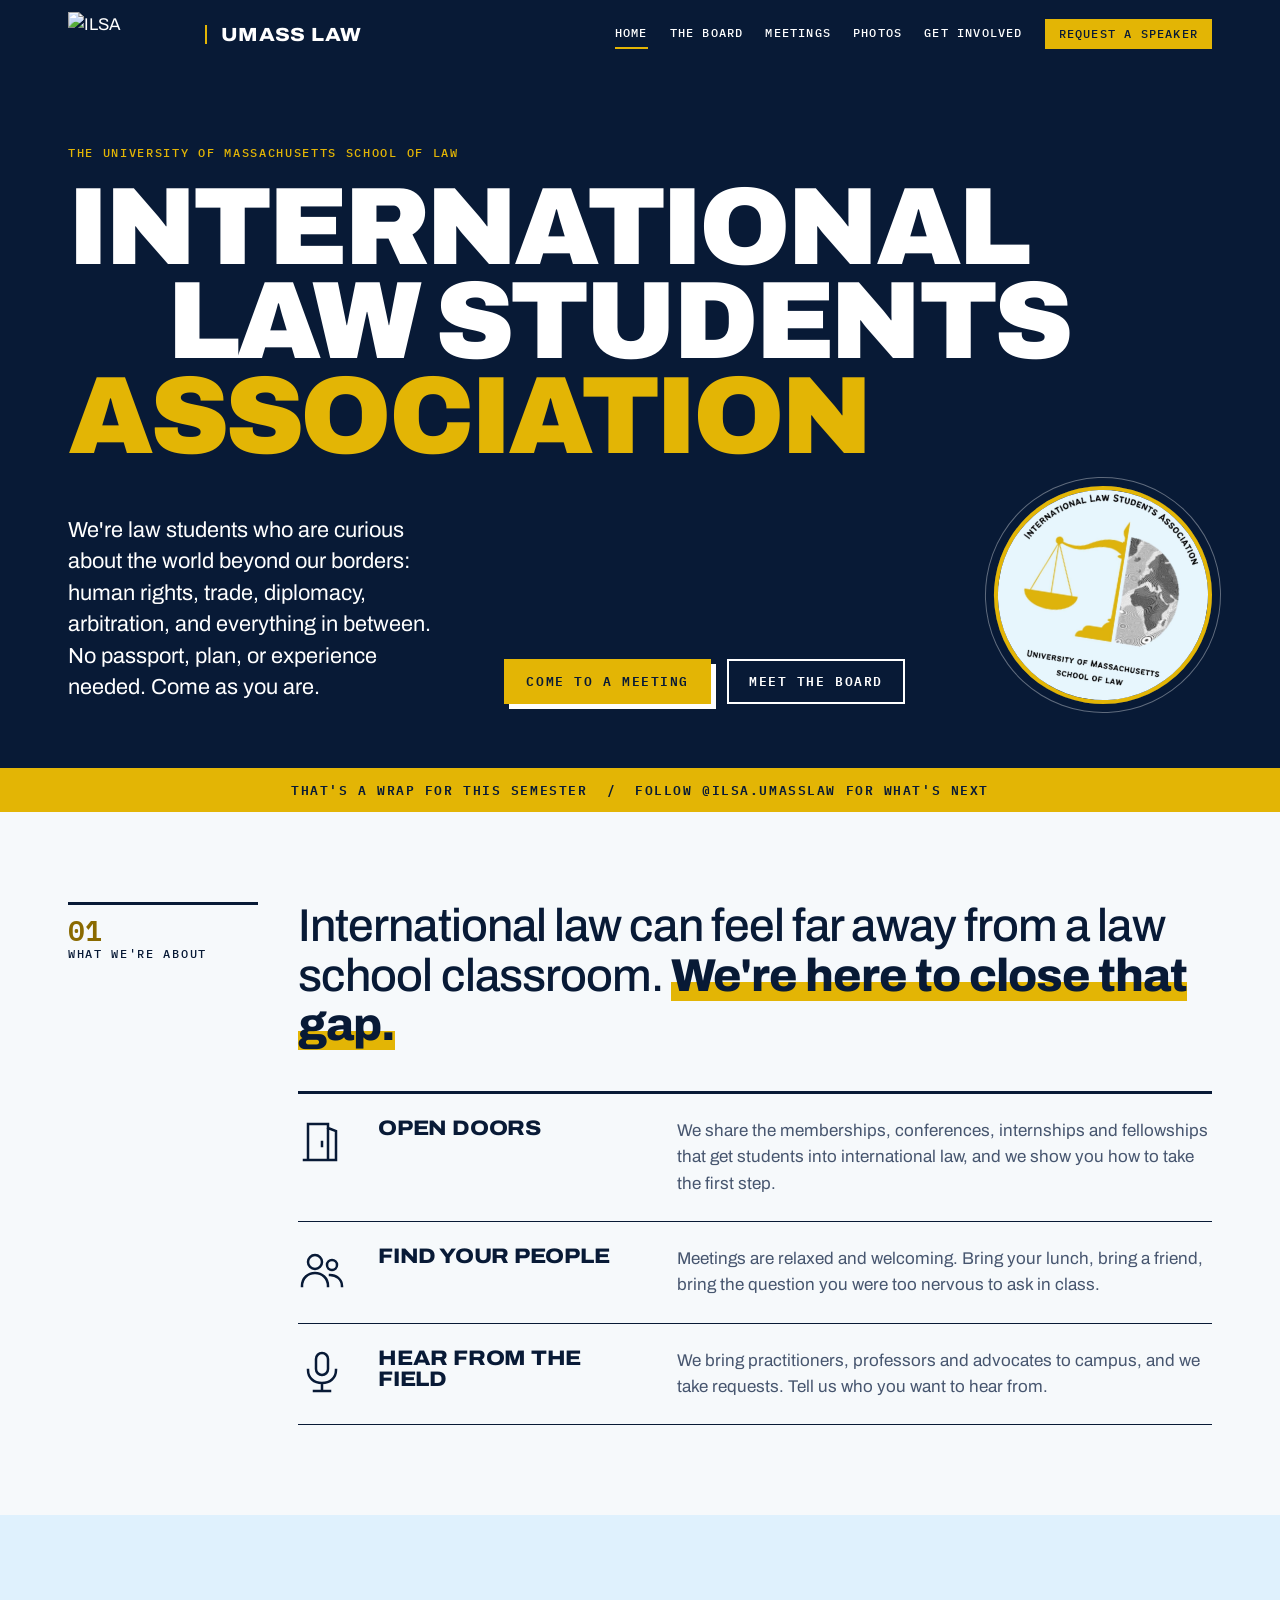
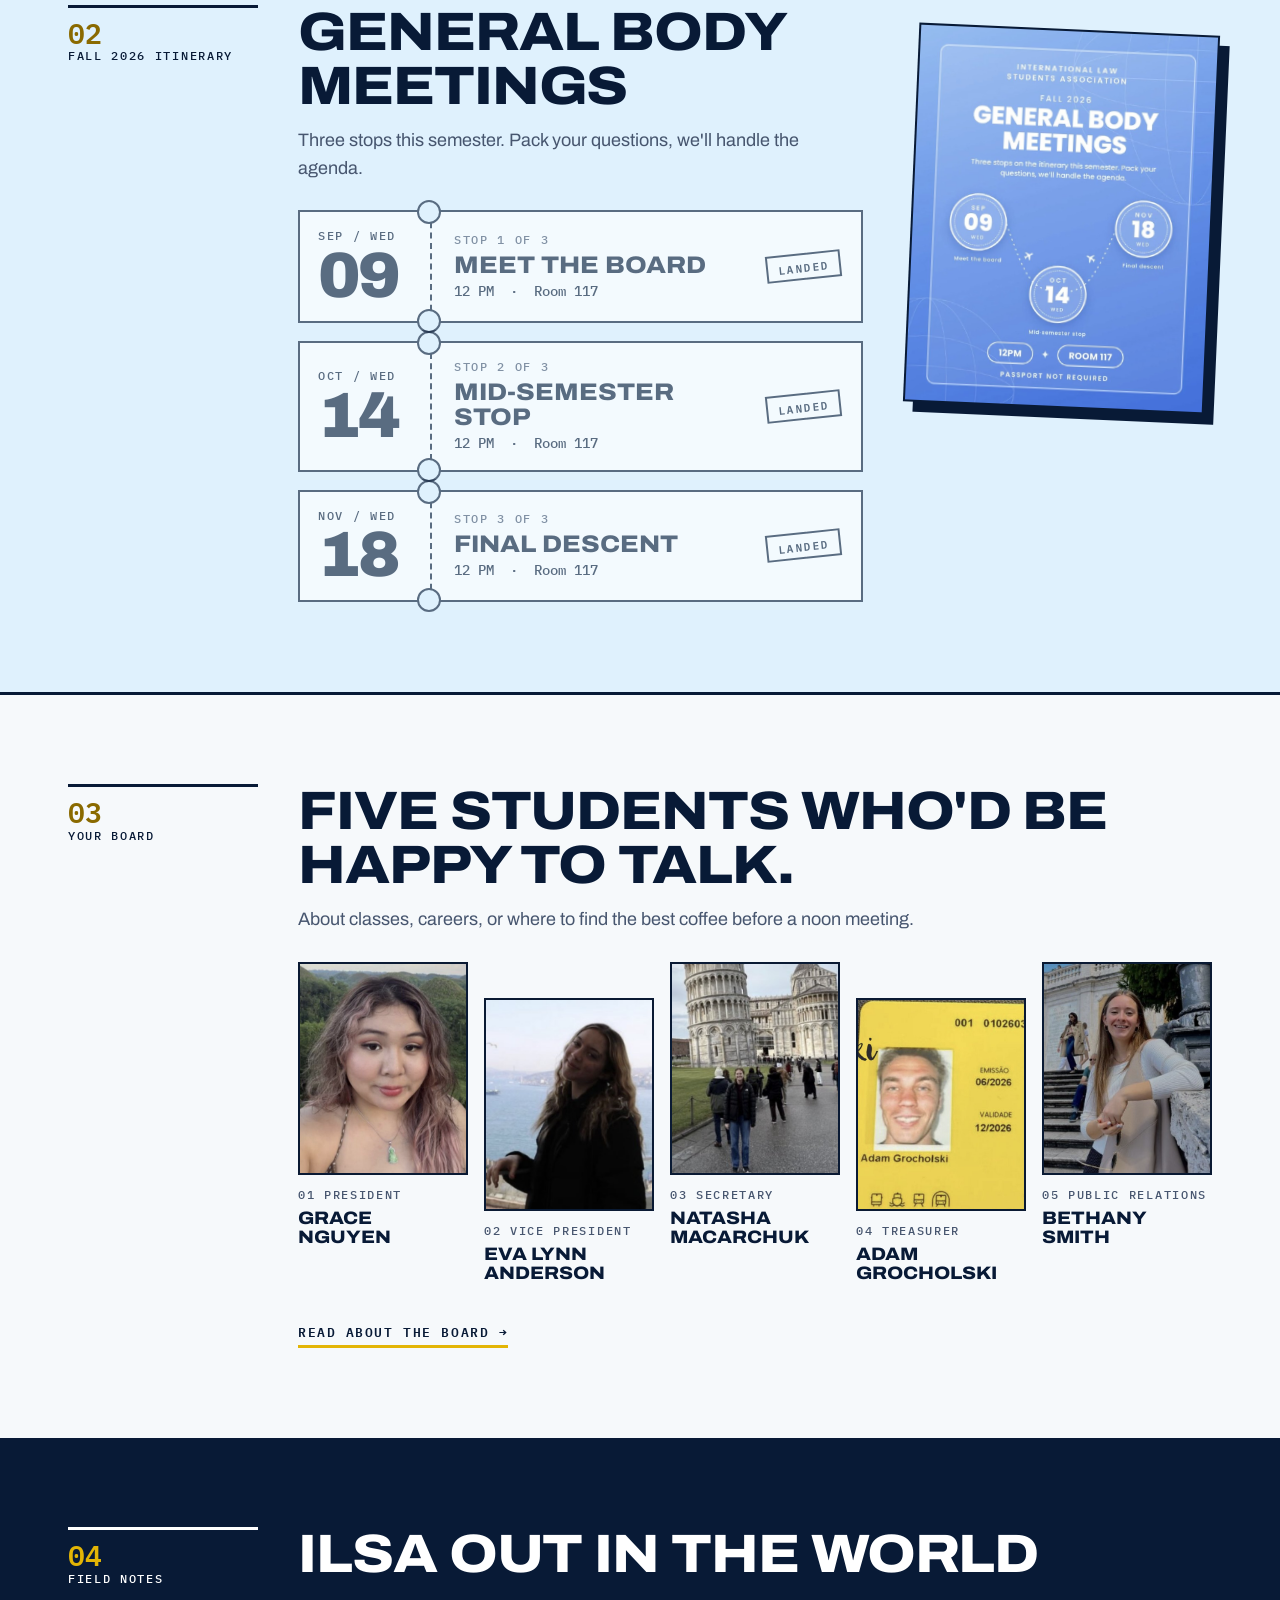
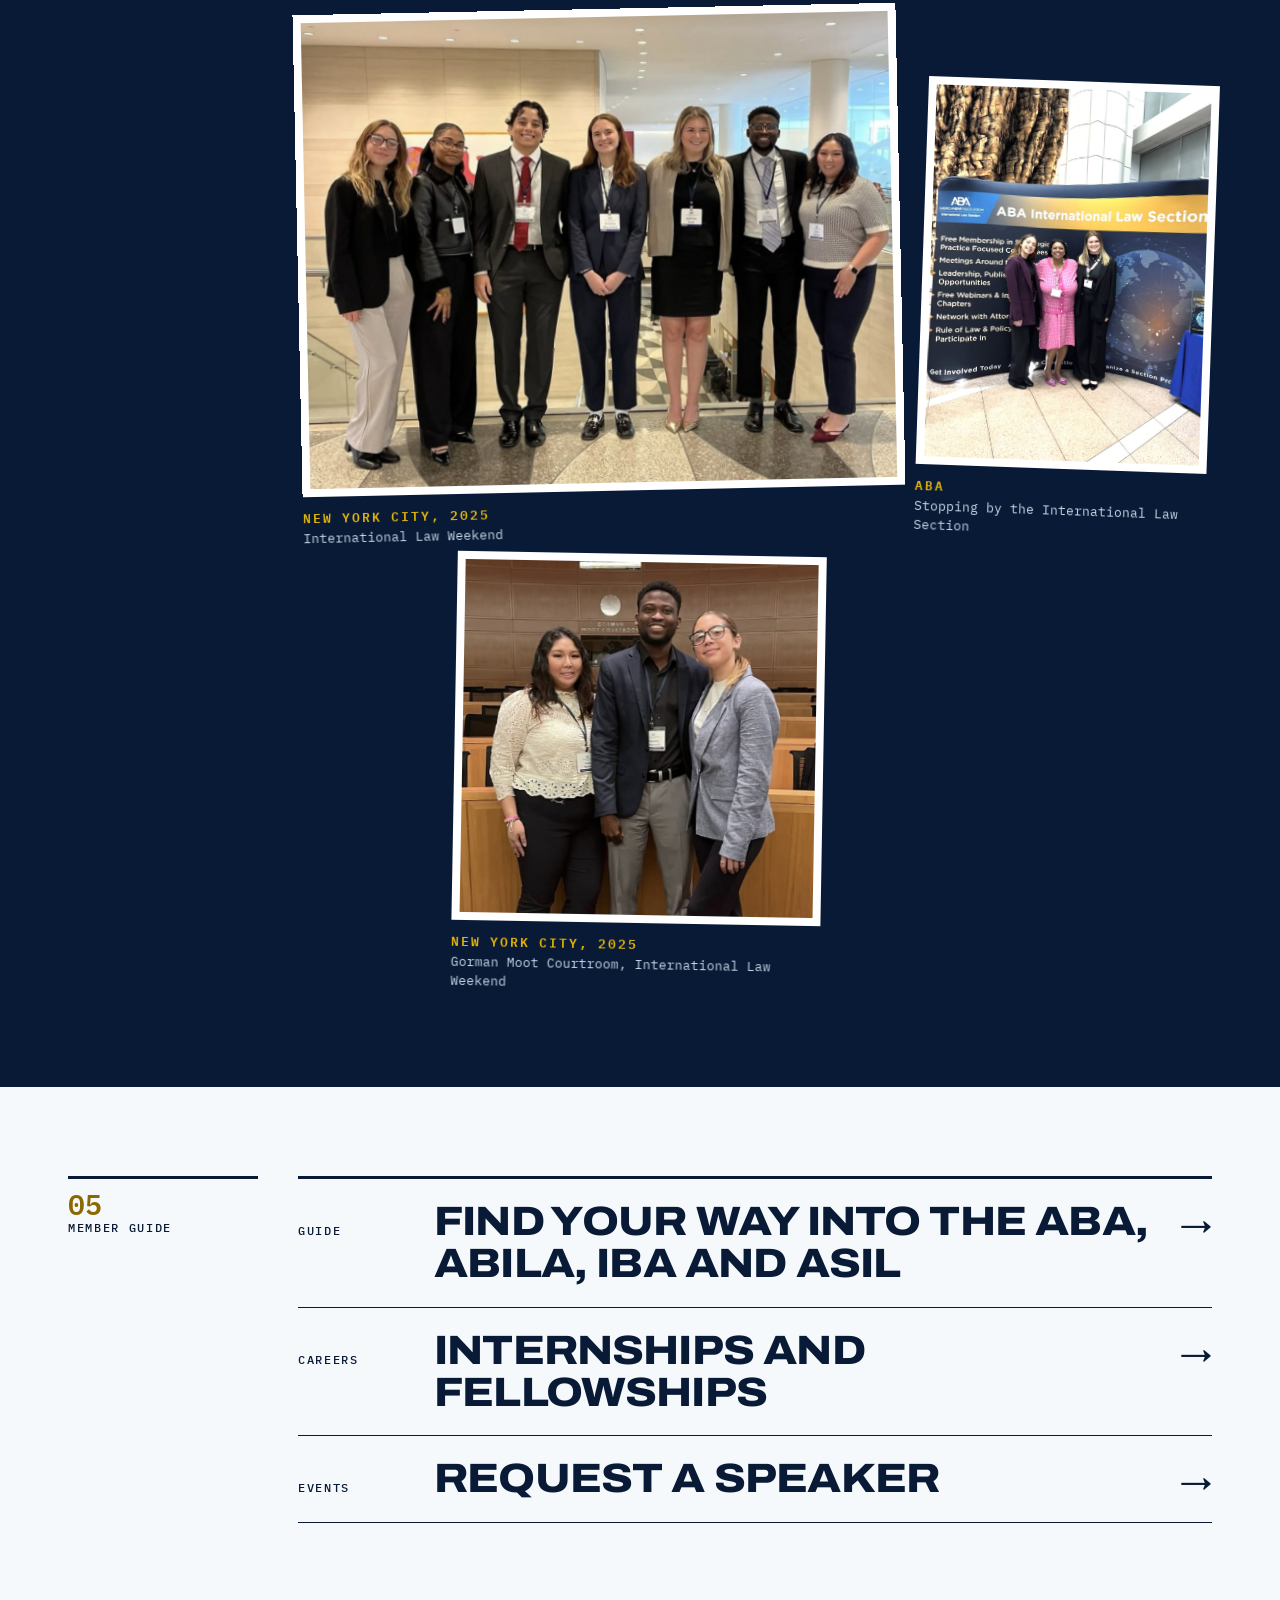
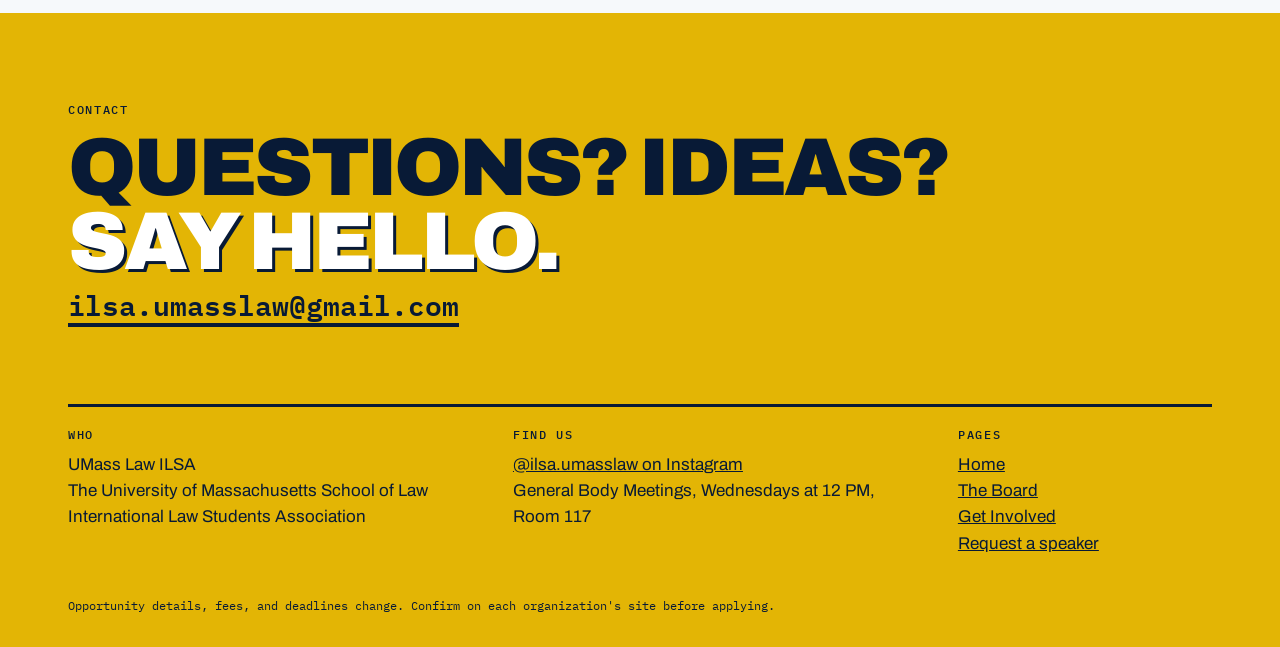
==== commit f5940b91: "Header: ILSA logo with UMass Law" ====
--- a/index.html
+++ b/index.html
@@ -15,12 +15,9 @@
   <a class="skip-link" href="#main">Skip to content</a>
   <header class="site-header">
     <div class="wrap header-inner">
-      <a class="brand" href="index.html">
-        <img class="brand-mark" src="img/emblem.png" alt="" width="168" height="132">
-        <span class="brand-text">
-          <span class="brand-name">UMass Law ILSA</span>
-          <span class="brand-school">International Law Students Association</span>
-        </span>
+      <a class="brand" href="index.html" aria-label="ILSA at UMass Law, home">
+        <img class="brand-logo" src="img/ilsa-official.png" alt="ILSA" width="324" height="116">
+        <span class="brand-name">UMass Law</span>
       </a>
       <nav class="site-nav" aria-label="Site">
         <a href="index.html" aria-current="page">Home</a>
--- a/css/styles.css
+++ b/css/styles.css
@@ -45,12 +45,12 @@
 
 /* Header */
 .site-header { background: var(--ink); color: var(--white); }
-.header-inner { display: flex; align-items: center; justify-content: space-between; gap: 12px 24px; flex-wrap: wrap; padding-top: 12px; padding-bottom: 12px; }
-.brand { display: flex; align-items: center; gap: 12px; text-decoration: none; }
-.brand-mark { width: 46px; height: 46px; object-fit: cover; border-radius: 50%; border: 2px solid var(--gold); background: var(--sky); }
-.brand-name { display: block; font-weight: 800; font-stretch: 112%; text-transform: uppercase; letter-spacing: 0.02em; line-height: 1.1; }
-.brand-school { display: block; font: 400 11px/1.3 var(--mono); letter-spacing: 0.08em; text-transform: uppercase; opacity: 0.75; }
-.site-nav { display: flex; flex-wrap: wrap; align-items: center; gap: 4px 22px; font: 500 12px/1 var(--mono); letter-spacing: 0.12em; text-transform: uppercase; }
+.header-inner { display: flex; align-items: center; justify-content: space-between; gap: 24px; flex-wrap: nowrap; padding-top: 12px; padding-bottom: 12px; }
+.brand { display: flex; align-items: center; gap: 14px; text-decoration: none; flex: none; }
+.brand-logo { height: 44px; width: auto; }
+.brand-name { font-weight: 800; font-stretch: 112%; font-size: 19px; text-transform: uppercase; letter-spacing: 0.02em; line-height: 1; white-space: nowrap; padding-left: 14px; border-left: 2px solid var(--gold); }
+.site-nav { display: flex; flex-wrap: nowrap; align-items: center; gap: clamp(12px, 1.8vw, 22px); white-space: nowrap; min-width: 0; overflow-x: auto; scrollbar-width: none; font: 500 12px/1 var(--mono); letter-spacing: 0.1em; text-transform: uppercase; }
+.site-nav::-webkit-scrollbar { display: none; }
 .site-nav a { text-decoration: none; padding: 8px 0; border-bottom: 2px solid transparent; }
 .site-nav a:hover, .site-nav a[aria-current="page"] { border-bottom-color: var(--gold); }
 .site-nav .nav-cta { background: var(--gold); color: var(--ink); padding: 9px 14px; border-bottom: 0; }
@@ -287,8 +287,11 @@
 }
 @media (max-width: 700px) {
   body { font-size: 16px; }
-  .brand-school { display: none; }
-  .site-nav { gap: 2px 16px; font-size: 11px; }
+  .header-inner { gap: 14px; }
+  .brand-logo { height: 32px; }
+  .brand-name { font-size: 14px; padding-left: 10px; }
+  .brand { gap: 10px; }
+  .site-nav { font-size: 11px; }
   .masthead-foot { grid-template-columns: 1fr; max-width: none; }
   .masthead h1 .row2 { padding-left: 0; }
   .seal { position: static; margin: 0 0 20px; transform: rotate(-6deg); width: 104px; }
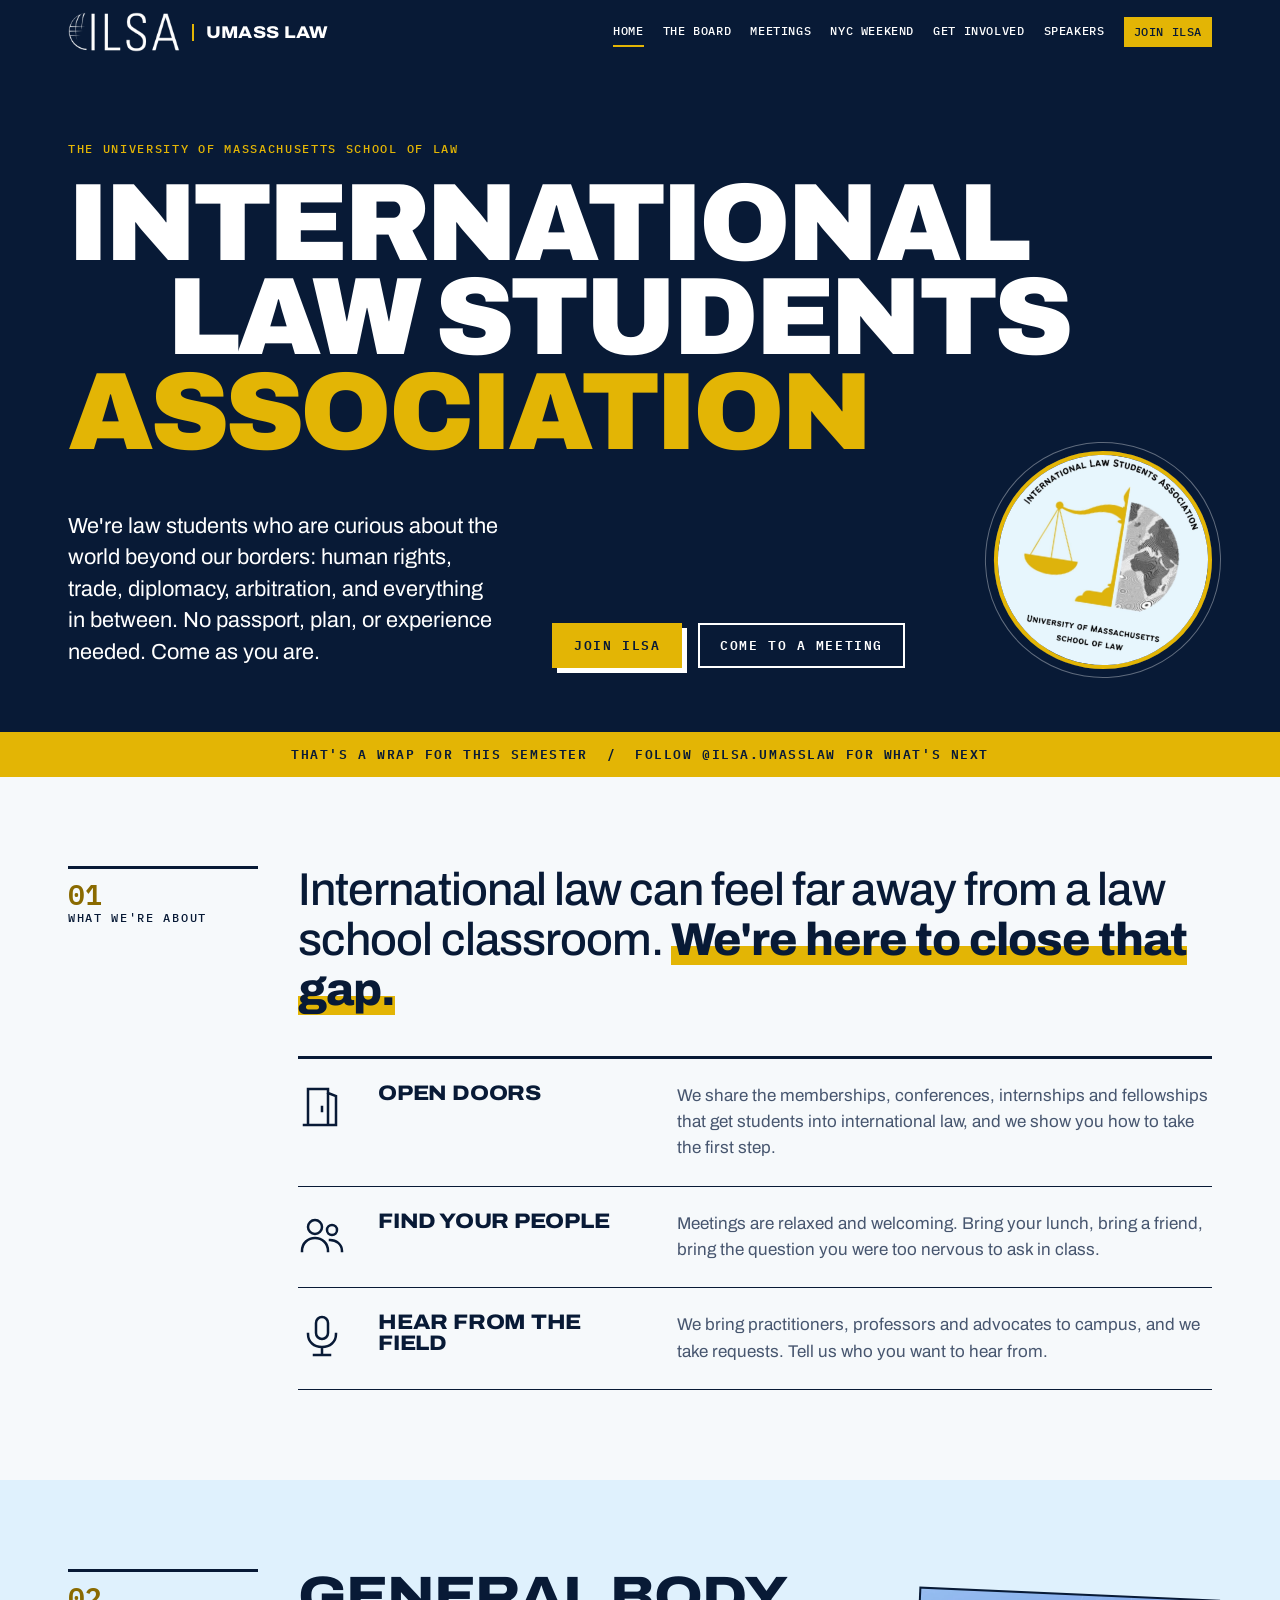
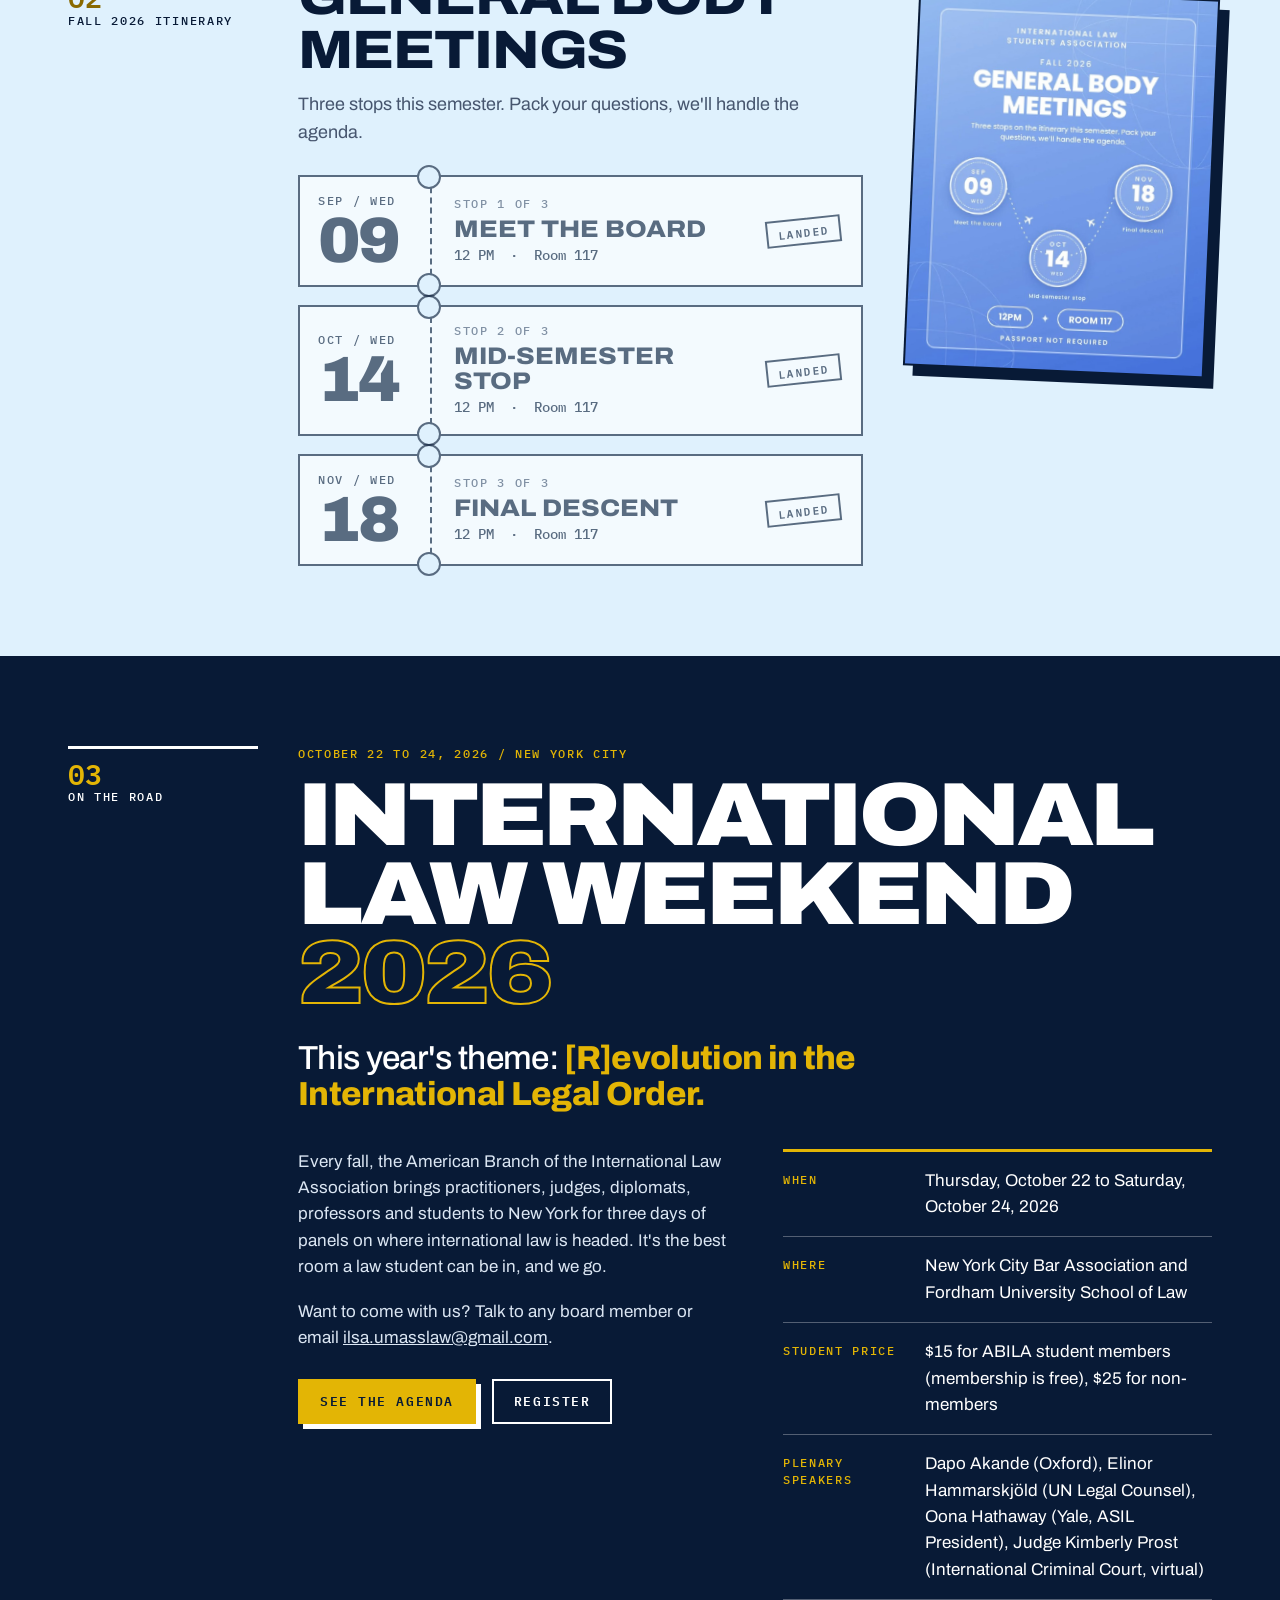
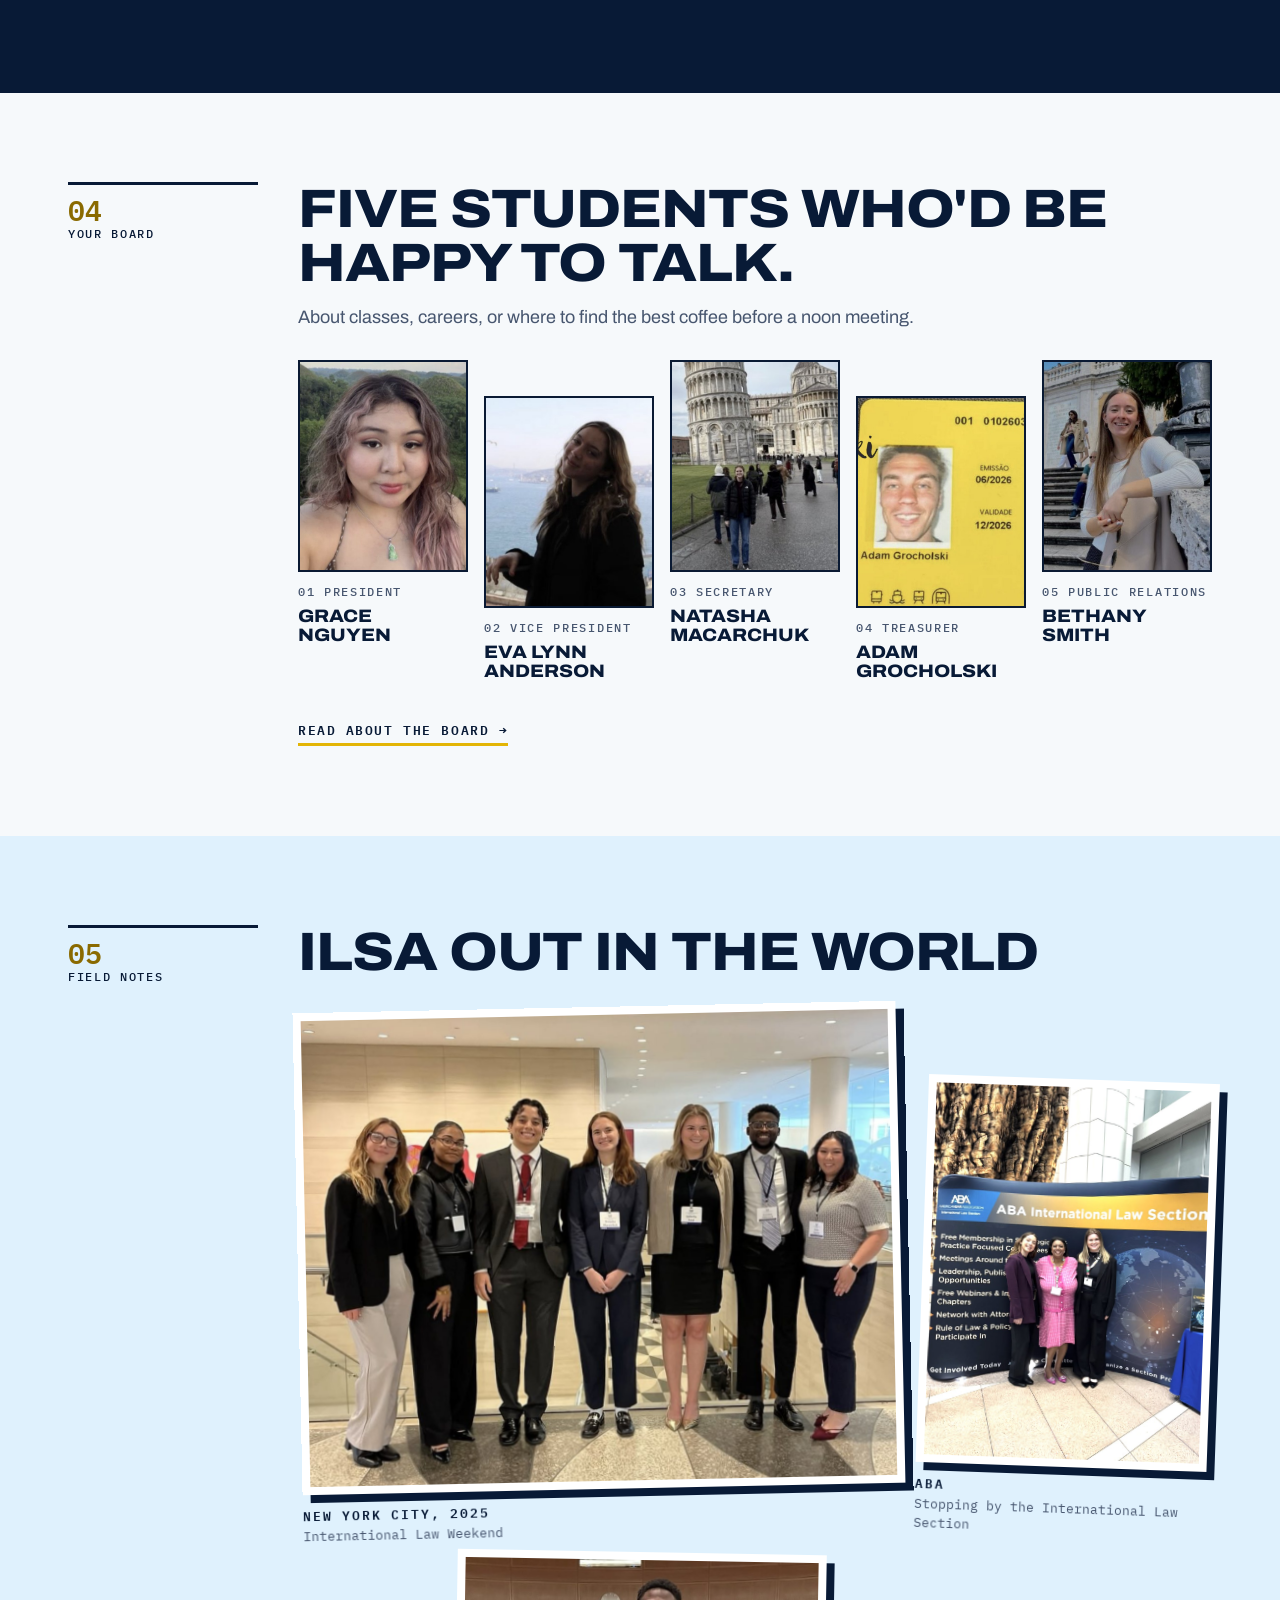
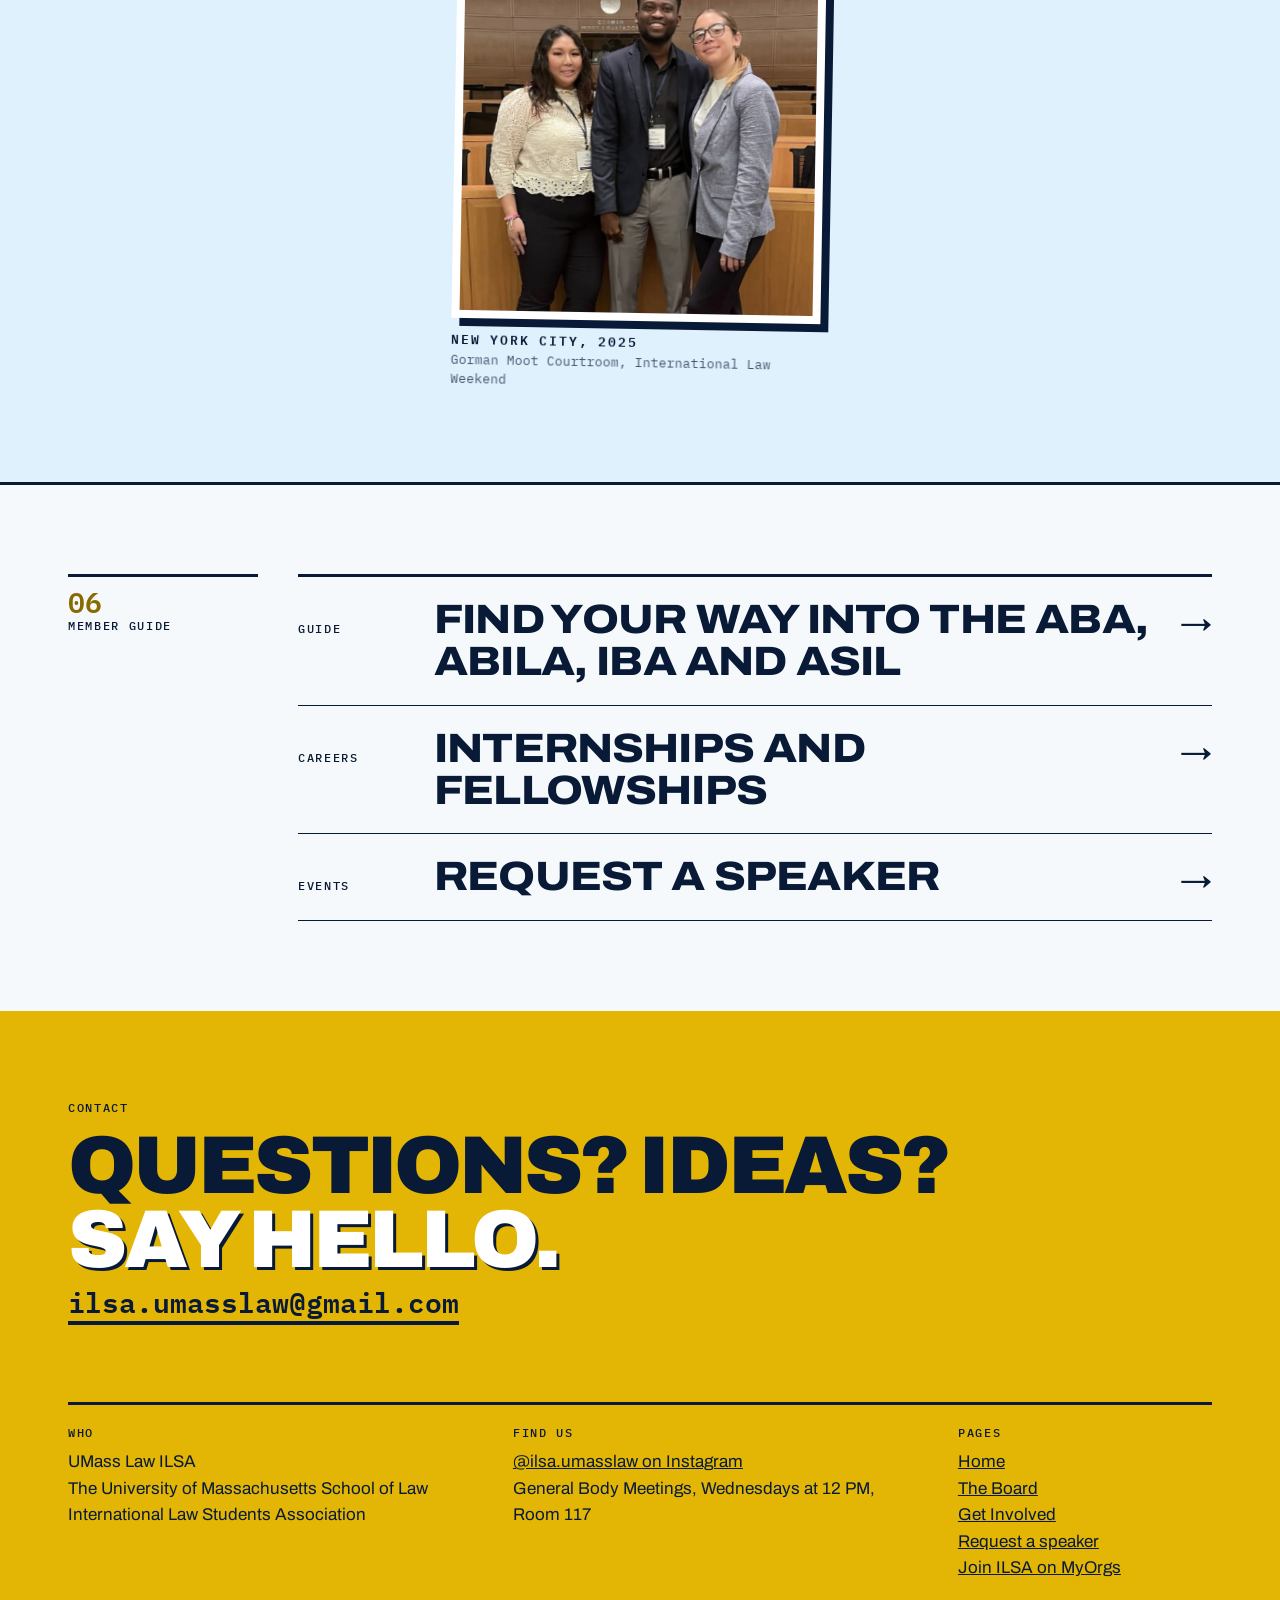
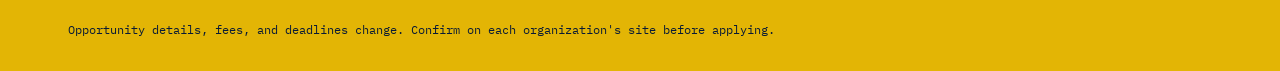
==== commit a4569575: "Add Join ILSA, International Law Weekend and dates to know" ====
--- a/index.html
+++ b/index.html
@@ -23,9 +23,10 @@
         <a href="index.html" aria-current="page">Home</a>
         <a href="board.html">The Board</a>
         <a href="index.html#meetings">Meetings</a>
-        <a href="index.html#photos">Photos</a>
+        <a href="index.html#ilw">NYC Weekend</a>
         <a href="get-involved.html">Get Involved</a>
-        <a href="get-involved.html#speakers" class="nav-cta">Request a speaker</a>
+        <a href="get-involved.html#speakers">Speakers</a>
+        <a href="https://myorgs.umassd.edu/ILSA/club_signup" class="nav-cta" target="_blank" rel="noopener">Join ILSA</a>
       </nav>
     </div>
   </header>
@@ -38,8 +39,8 @@
         <div class="masthead-foot">
           <p class="lede">We're law students who are curious about the world beyond our borders: human rights, trade, diplomacy, arbitration, and everything in between. No passport, plan, or experience needed. Come as you are.</p>
           <div class="btn-row">
-            <a class="btn" href="#meetings">Come to a meeting</a>
-            <a class="btn btn-line" href="board.html">Meet the board</a>
+            <a class="btn" href="https://myorgs.umassd.edu/ILSA/club_signup" target="_blank" rel="noopener">Join ILSA</a>
+            <a class="btn btn-line" href="#meetings">Come to a meeting</a>
           </div>
         </div>
         <img class="seal" src="img/logo.png" alt="ILSA logo: a gold scale of justice joined to a globe" width="1080" height="1080">
@@ -75,9 +76,37 @@
       </div>
     </section>
 
+    <section class="section section-ink ilw" id="ilw">
+      <div class="wrap rail">
+        <p class="label rail-label"><span>03</span> On the road</p>
+        <div>
+          <p class="label ilw-kicker">October 22 to 24, 2026 / New York City</p>
+          <h2 class="ilw-title">International Law Weekend <span>2026</span></h2>
+          <p class="statement ilw-theme">This year's theme: <strong>[R]evolution in the International Legal Order.</strong></p>
+          <div class="ilw-grid">
+            <div>
+              <p>Every fall, the American Branch of the International Law Association brings practitioners, judges, diplomats, professors and students to New York for three days of panels on where international law is headed. It's the best room a law student can be in, and we go.</p>
+              <p>Want to come with us? Talk to any board member or email <a href="mailto:ilsa.umasslaw@gmail.com">ilsa.umasslaw@gmail.com</a>.</p>
+              <div class="btn-row">
+                <a class="btn" href="https://www.ila-americanbranch.org/international-law-weekend-2026-program-overview/" target="_blank" rel="noopener">See the agenda</a>
+                <a class="btn btn-line" href="https://www.ila-americanbranch.org/ilw-2026-registration/" target="_blank" rel="noopener">Register</a>
+              </div>
+              <p class="remind" data-remind="ilw-2026"></p>
+            </div>
+            <dl class="facts">
+              <div><dt class="label">When</dt><dd>Thursday, October 22 to Saturday, October 24, 2026</dd></div>
+              <div><dt class="label">Where</dt><dd>New York City Bar Association and Fordham University School of Law</dd></div>
+              <div><dt class="label">Student price</dt><dd>$15 for ABILA student members (membership is free), $25 for non-members</dd></div>
+              <div><dt class="label">Plenary speakers</dt><dd>Dapo Akande (Oxford), Elinor Hammarskj&ouml;ld (UN Legal Counsel), Oona Hathaway (Yale, ASIL President), Judge Kimberly Prost (International Criminal Court, virtual)</dd></div>
+            </dl>
+          </div>
+        </div>
+      </div>
+    </section>
+
     <section class="section" id="board-preview">
       <div class="wrap rail">
-        <p class="label rail-label"><span>03</span> Your board</p>
+        <p class="label rail-label"><span>04</span> Your board</p>
         <div>
           <h2>Five students who'd be happy to talk.</h2>
           <p class="section-intro">About classes, careers, or where to find the best coffee before a noon meeting.</p>
@@ -87,9 +116,9 @@
       </div>
     </section>
 
-    <section class="section section-ink" id="photos">
+    <section class="section section-sky" id="photos">
       <div class="wrap rail">
-        <p class="label rail-label"><span>04</span> Field notes</p>
+        <p class="label rail-label"><span>05</span> Field notes</p>
         <div>
           <h2>ILSA out in the world</h2>
           <div class="collage">
@@ -112,7 +141,7 @@
 
     <section class="section" id="guide">
       <div class="wrap rail">
-        <p class="label rail-label"><span>05</span> Member guide</p>
+        <p class="label rail-label"><span>06</span> Member guide</p>
         <div class="guide-links">
           <a href="get-involved.html"><span class="label">Guide</span><strong>Find your way into the ABA, ABILA, IBA and ASIL</strong><span class="arrow" aria-hidden="true">&rarr;</span></a>
           <a href="get-involved.html#careers"><span class="label">Careers</span><strong>Internships and fellowships</strong><span class="arrow" aria-hidden="true">&rarr;</span></a>
@@ -143,6 +172,7 @@
             <a href="board.html">The Board</a>
             <a href="get-involved.html">Get Involved</a>
             <a href="get-involved.html#speakers">Request a speaker</a>
+            <a href="https://myorgs.umassd.edu/ILSA/club_signup" target="_blank" rel="noopener">Join ILSA on MyOrgs</a>
           </p>
         </div>
       </div>
--- a/css/styles.css
+++ b/css/styles.css
@@ -45,15 +45,15 @@
 
 /* Header */
 .site-header { background: var(--ink); color: var(--white); }
-.header-inner { display: flex; align-items: center; justify-content: space-between; gap: 24px; flex-wrap: nowrap; padding-top: 12px; padding-bottom: 12px; }
-.brand { display: flex; align-items: center; gap: 14px; text-decoration: none; flex: none; }
-.brand-logo { height: 44px; width: auto; }
-.brand-name { font-weight: 800; font-stretch: 112%; font-size: 19px; text-transform: uppercase; letter-spacing: 0.02em; line-height: 1; white-space: nowrap; padding-left: 14px; border-left: 2px solid var(--gold); }
-.site-nav { display: flex; flex-wrap: nowrap; align-items: center; gap: clamp(12px, 1.8vw, 22px); white-space: nowrap; min-width: 0; overflow-x: auto; scrollbar-width: none; font: 500 12px/1 var(--mono); letter-spacing: 0.1em; text-transform: uppercase; }
+.header-inner { display: flex; align-items: center; justify-content: space-between; gap: 16px; flex-wrap: nowrap; padding-top: 12px; padding-bottom: 12px; }
+.brand { display: flex; align-items: center; gap: 12px; text-decoration: none; flex: none; }
+.brand-logo { height: 40px; width: auto; }
+.brand-name { font-weight: 800; font-stretch: 112%; font-size: 17px; text-transform: uppercase; letter-spacing: 0.02em; line-height: 1; white-space: nowrap; padding-left: 12px; border-left: 2px solid var(--gold); }
+.site-nav { display: flex; flex-wrap: nowrap; align-items: center; gap: clamp(10px, 1.5vw, 22px); white-space: nowrap; min-width: 0; overflow-x: auto; scrollbar-width: none; font: 500 clamp(10.5px, 1.05vw, 12px)/1 var(--mono); letter-spacing: 0.05em; text-transform: uppercase; }
 .site-nav::-webkit-scrollbar { display: none; }
 .site-nav a { text-decoration: none; padding: 8px 0; border-bottom: 2px solid transparent; }
 .site-nav a:hover, .site-nav a[aria-current="page"] { border-bottom-color: var(--gold); }
-.site-nav .nav-cta { background: var(--gold); color: var(--ink); padding: 9px 14px; border-bottom: 0; }
+.site-nav .nav-cta { background: var(--gold); color: var(--ink); padding: 9px 10px; border-bottom: 0; }
 .site-nav .nav-cta:hover { background: var(--white); }
 
 /* Buttons and links */
@@ -191,9 +191,9 @@
 /* Photo collage */
 .collage { display: grid; grid-template-columns: repeat(12, 1fr); gap: 20px; margin-top: 28px; }
 .collage figure { margin: 0; }
-.collage img { width: 100%; object-fit: cover; border: 8px solid var(--white); }
-.collage figcaption { font: 400 13px/1.5 var(--mono); padding-top: 12px; color: #c7d5e6; }
-.collage figcaption span { display: block; color: var(--gold); letter-spacing: 0.14em; text-transform: uppercase; font-weight: 600; }
+.collage img { width: 100%; object-fit: cover; border: 8px solid var(--white); box-shadow: 8px 8px 0 var(--ink); }
+.collage figcaption { font: 400 13px/1.5 var(--mono); padding-top: 12px; color: var(--muted); }
+.collage figcaption span { display: block; color: var(--ink); letter-spacing: 0.14em; text-transform: uppercase; font-weight: 600; }
 .c1 { grid-column: 1 / 9; transform: rotate(-1.2deg); }
 .c1 img { aspect-ratio: 5 / 4; object-position: center 35%; }
 .c2 { grid-column: 9 / 13; margin-top: 72px !important; transform: rotate(2deg); }
@@ -264,6 +264,50 @@
 .form-status.ok { color: var(--success); }
 .form-status.err { color: var(--error); }
 
+/* International Law Weekend */
+.ilw-kicker { color: var(--gold); margin-bottom: 14px; }
+.ilw-title { font-size: clamp(38px, 7vw, 104px); font-weight: 900; line-height: 0.88; letter-spacing: -0.035em; margin-bottom: 28px; }
+.ilw-title span { color: transparent; -webkit-text-stroke: 2px var(--gold); }
+.ilw-theme { font-size: clamp(22px, 2.6vw, 34px); margin-bottom: 36px; }
+.ilw-theme strong { background: none; color: var(--gold); }
+.ilw-grid { display: grid; grid-template-columns: minmax(0, 1fr) minmax(0, 1fr); gap: 32px 56px; align-items: start; }
+.ilw-grid p { margin: 0 0 18px; color: #dbe6f3; max-width: 32em; }
+.ilw-grid .btn-row { margin-top: 28px; }
+.facts { margin: 0; border-top: 3px solid var(--gold); }
+.facts > div { display: grid; grid-template-columns: 130px 1fr; gap: 12px; padding: 16px 0; border-bottom: 1px solid rgba(255, 255, 255, 0.3); }
+.facts dt { color: var(--gold); padding-top: 4px; }
+.facts dd { margin: 0; }
+
+/* Reminders */
+.remind { display: flex; flex-wrap: wrap; align-items: center; gap: 10px 18px; margin: 28px 0 0 !important; }
+.remind:empty { display: none; }
+.remind-btn {
+  display: inline-block; text-decoration: none; background: var(--ink); color: var(--white);
+  font: 600 12px/1 var(--mono); letter-spacing: 0.1em; text-transform: uppercase; padding: 11px 14px; white-space: nowrap;
+}
+.remind-btn::before { content: "+ "; color: var(--gold); }
+.remind-btn:hover { background: var(--gold); color: var(--ink); }
+.remind-btn:hover::before { color: var(--ink); }
+.remind-alt { font: 500 12px/1.3 var(--mono); letter-spacing: 0.06em; text-transform: uppercase; white-space: nowrap; }
+.section-ink .remind-btn { background: var(--white); color: var(--ink); }
+.section-ink .remind-btn::before { color: var(--gold-deep); }
+
+/* Dates to know */
+.page-head + .section-dates { background: var(--gold) !important; padding: clamp(36px, 5vw, 64px) 0; }
+.dates-head { display: grid; grid-template-columns: auto minmax(0, 28em); justify-content: space-between; gap: 12px 40px; align-items: end; margin-bottom: 24px; }
+.dates-head h2 { margin: 6px 0 0; }
+.dates-head .section-intro { margin: 0; color: var(--ink); font-size: 16px; }
+.dates { list-style: none; margin: 0; padding: 0; border-top: 3px solid var(--ink); }
+.date-row { display: grid; grid-template-columns: 132px minmax(0, 1fr) auto auto; gap: 12px 28px; align-items: center; padding: 18px 0; border-bottom: 1px solid var(--ink); }
+.date-when { display: grid; gap: 2px; }
+.date-day { font-size: 44px; font-weight: 900; line-height: 0.95; letter-spacing: -0.04em; white-space: nowrap; }
+.date-what h3 { margin: 4px 0; font-size: 22px; line-height: 1.1; }
+.date-what h3 a { text-decoration-thickness: 2px; text-underline-offset: 3px; }
+.date-what p { margin: 0; font-size: 15px; max-width: 46em; }
+.date-count { font: 600 12px/1 var(--mono); letter-spacing: 0.1em; text-transform: uppercase; border: 2px solid var(--ink); padding: 7px 9px; white-space: nowrap; }
+.date-row.is-soon .date-count { background: var(--ink); color: var(--gold); }
+.date-actions { display: grid; gap: 8px; justify-items: start; }
+
 /* Footer */
 .site-footer { background: var(--gold); color: var(--ink); padding: clamp(48px, 7vw, 96px) 0 32px; }
 .footer-shout { margin: 12px 0 8px; font-size: clamp(34px, 6.4vw, 96px); font-weight: 900; text-transform: uppercase; line-height: 0.9; letter-spacing: -0.035em; }
@@ -279,7 +323,10 @@
   .rail { grid-template-columns: 1fr; }
   .rail-label { position: static; }
   .rail-label span { display: inline; font-size: inherit; margin-right: 8px; }
-  .itinerary, .two-col { grid-template-columns: 1fr; }
+  .itinerary, .two-col, .ilw-grid, .dates-head { grid-template-columns: 1fr; }
+  .date-row { grid-template-columns: 110px minmax(0, 1fr); }
+  .date-count { grid-column: 2; justify-self: start; }
+  .date-actions { grid-column: 2; display: flex; flex-wrap: wrap; align-items: center; gap: 10px 16px; }
   .flyer { max-width: 300px; }
   .member, .member:nth-child(even) { grid-template-columns: 64px minmax(0, 1fr); }
   .member-photo, .member:nth-child(even) .member-photo { order: 0; max-width: 300px; }
@@ -310,5 +357,10 @@
   .guide-links a { grid-template-columns: 1fr auto; }
   .guide-links .label { grid-column: 1 / -1; }
   .field-row, .footer-grid { grid-template-columns: 1fr; }
+  .date-row { grid-template-columns: 1fr; gap: 8px; }
+  .date-count, .date-actions { grid-column: 1; }
+  .date-when { display: flex; align-items: baseline; gap: 12px; }
+  .date-day { font-size: 34px; }
+  .facts > div { grid-template-columns: 1fr; gap: 2px; }
   .grid { grid-template-columns: 1fr; }
 }
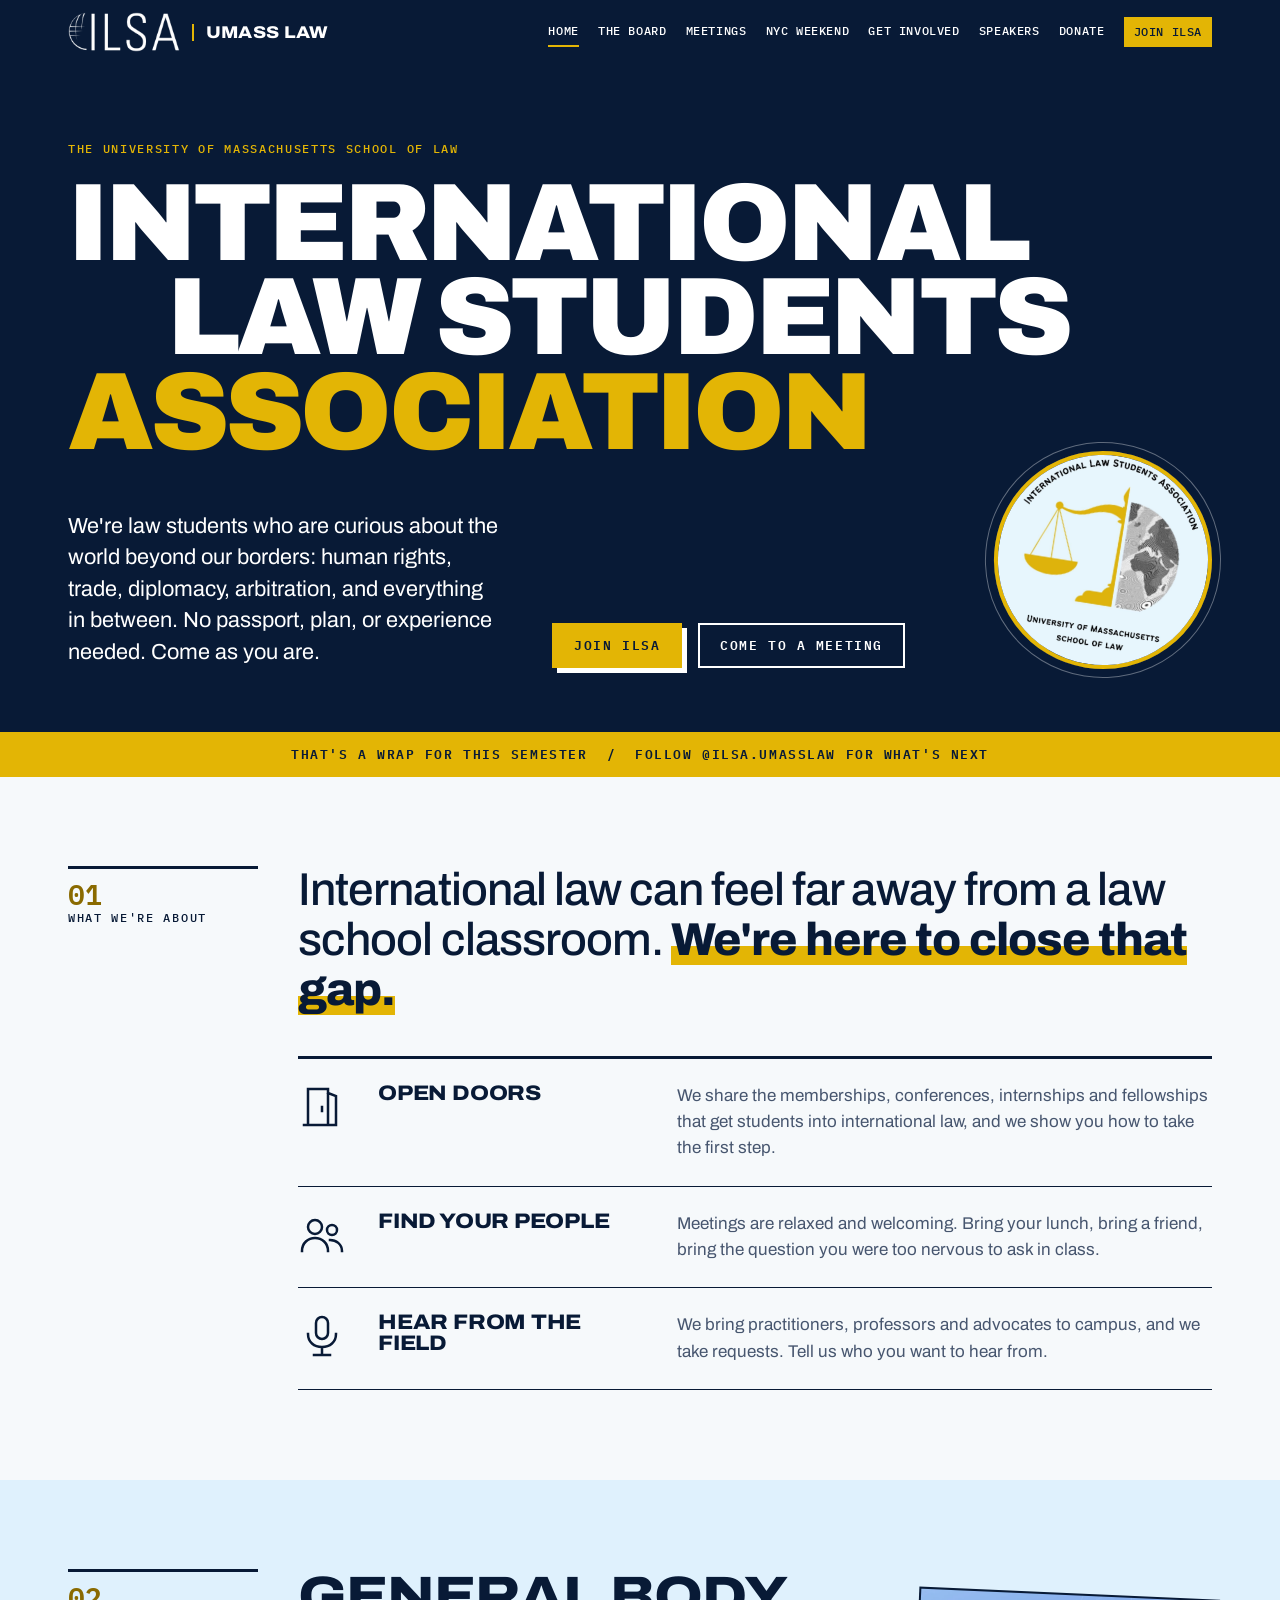
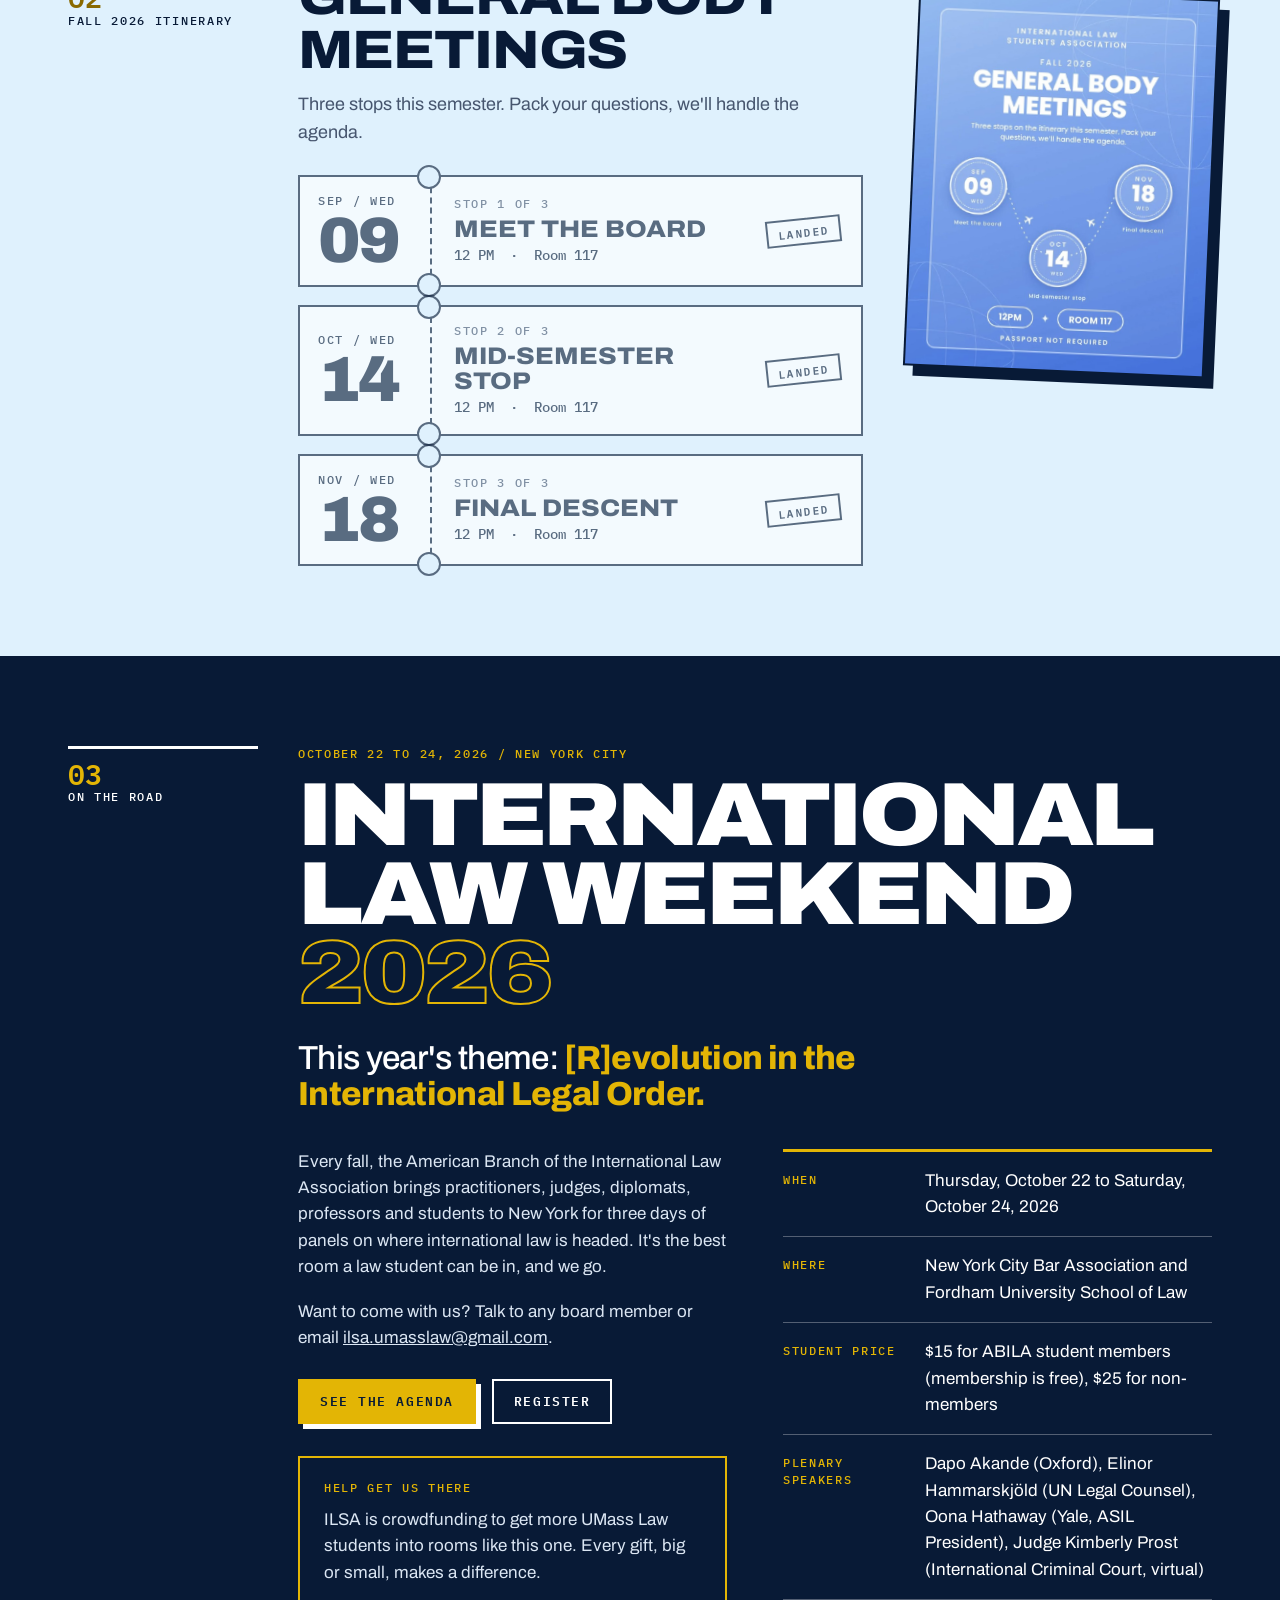
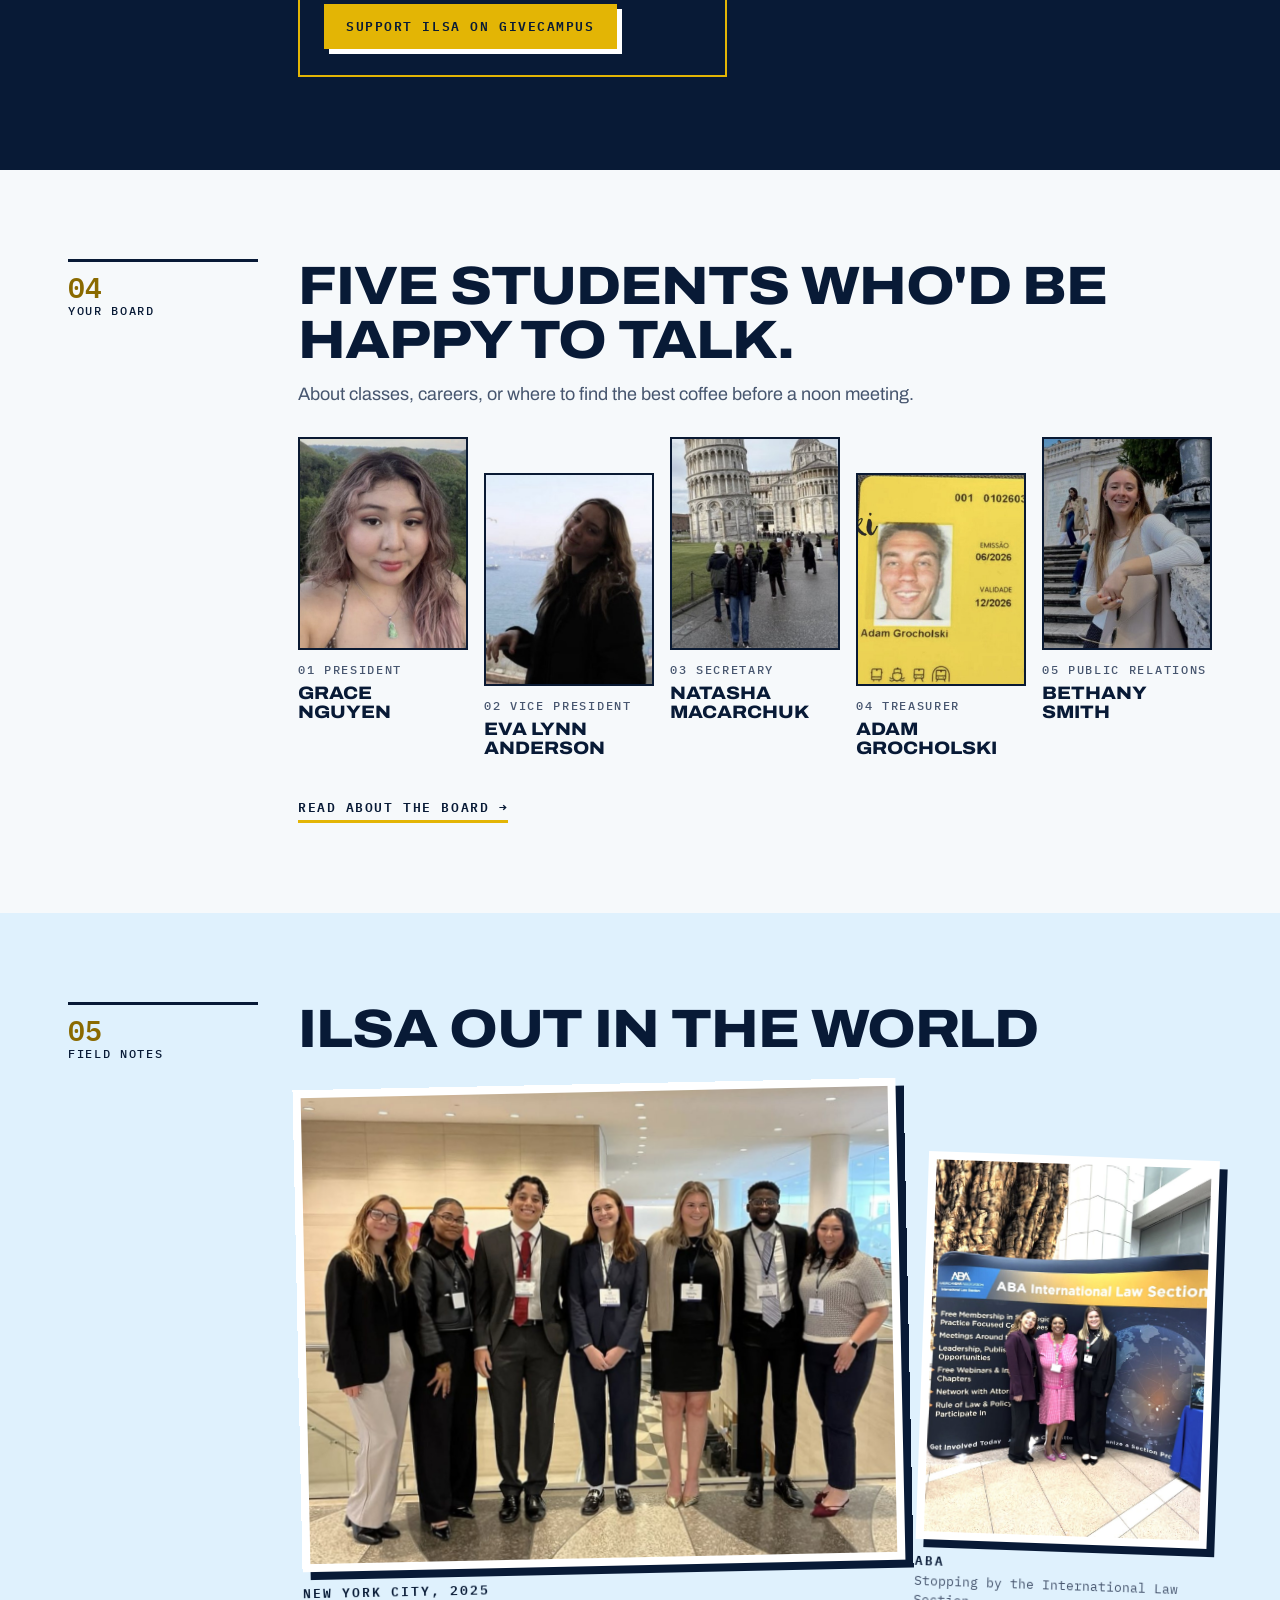
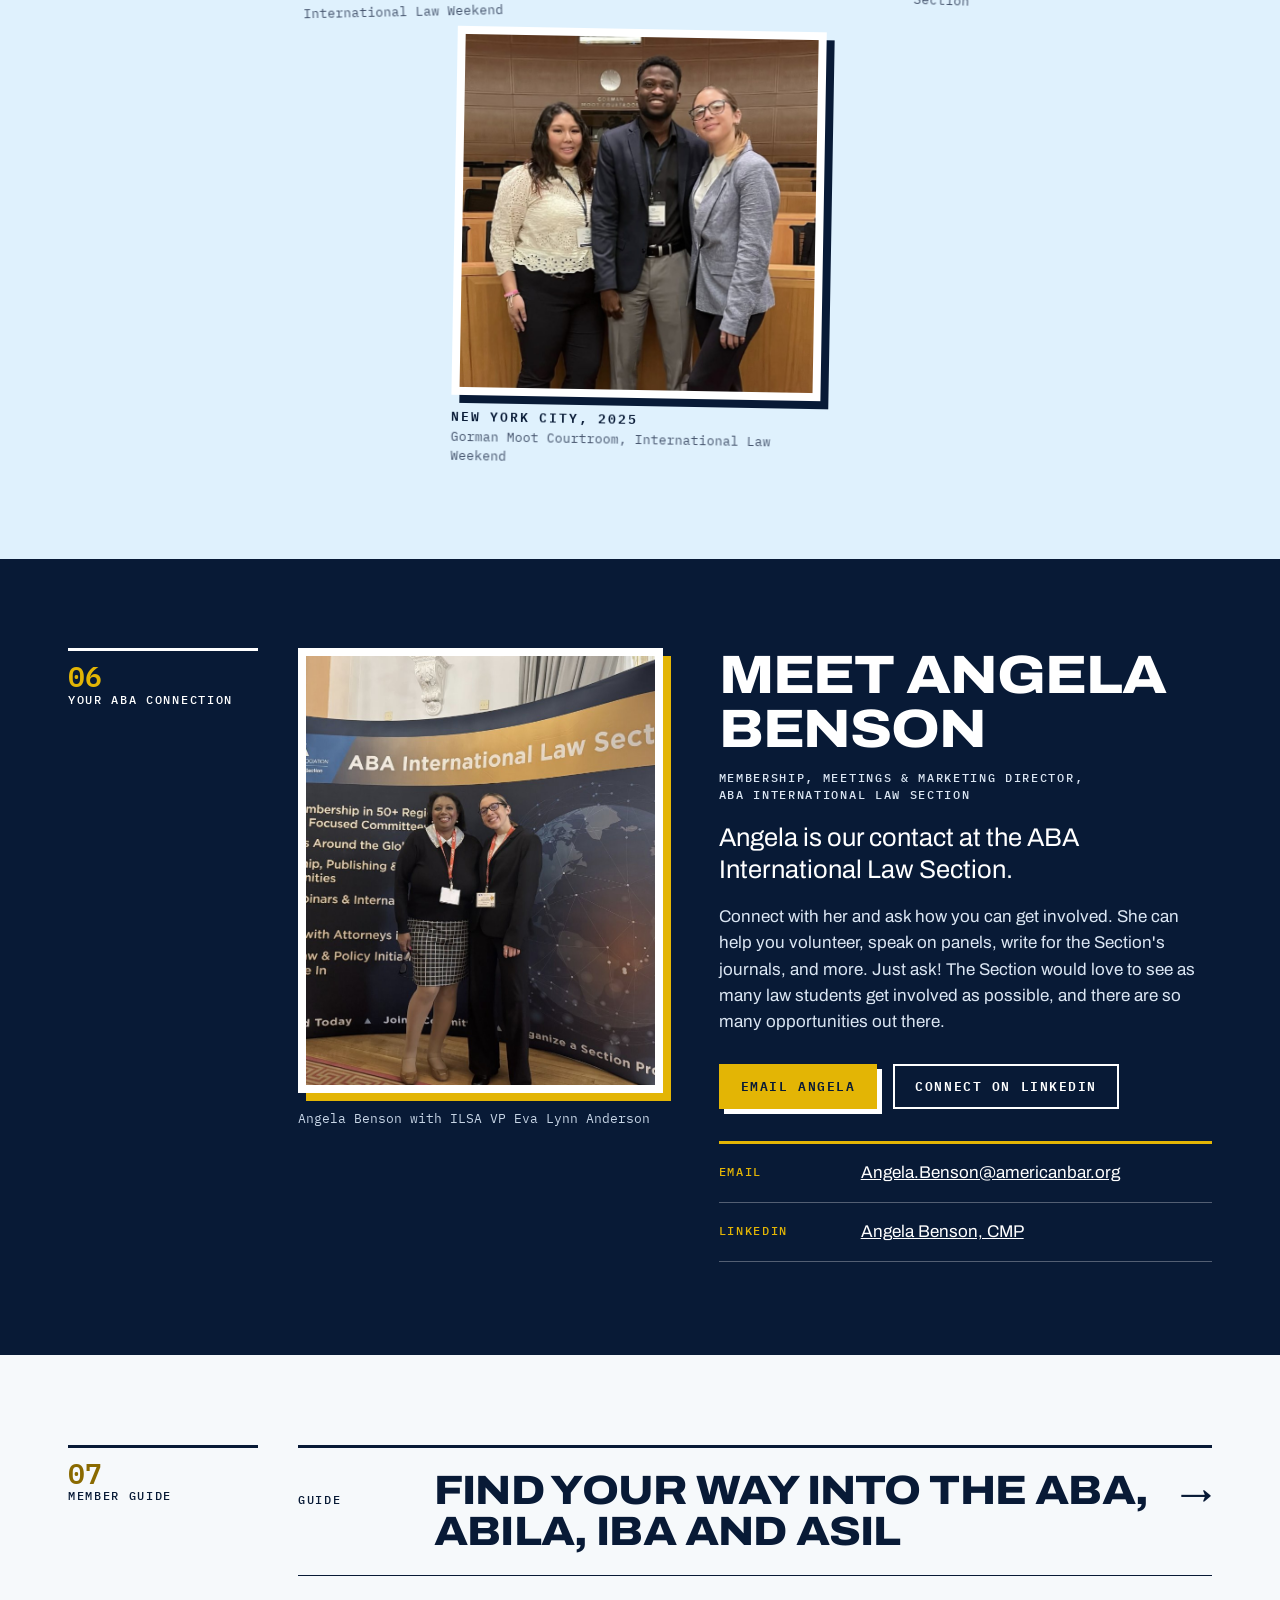
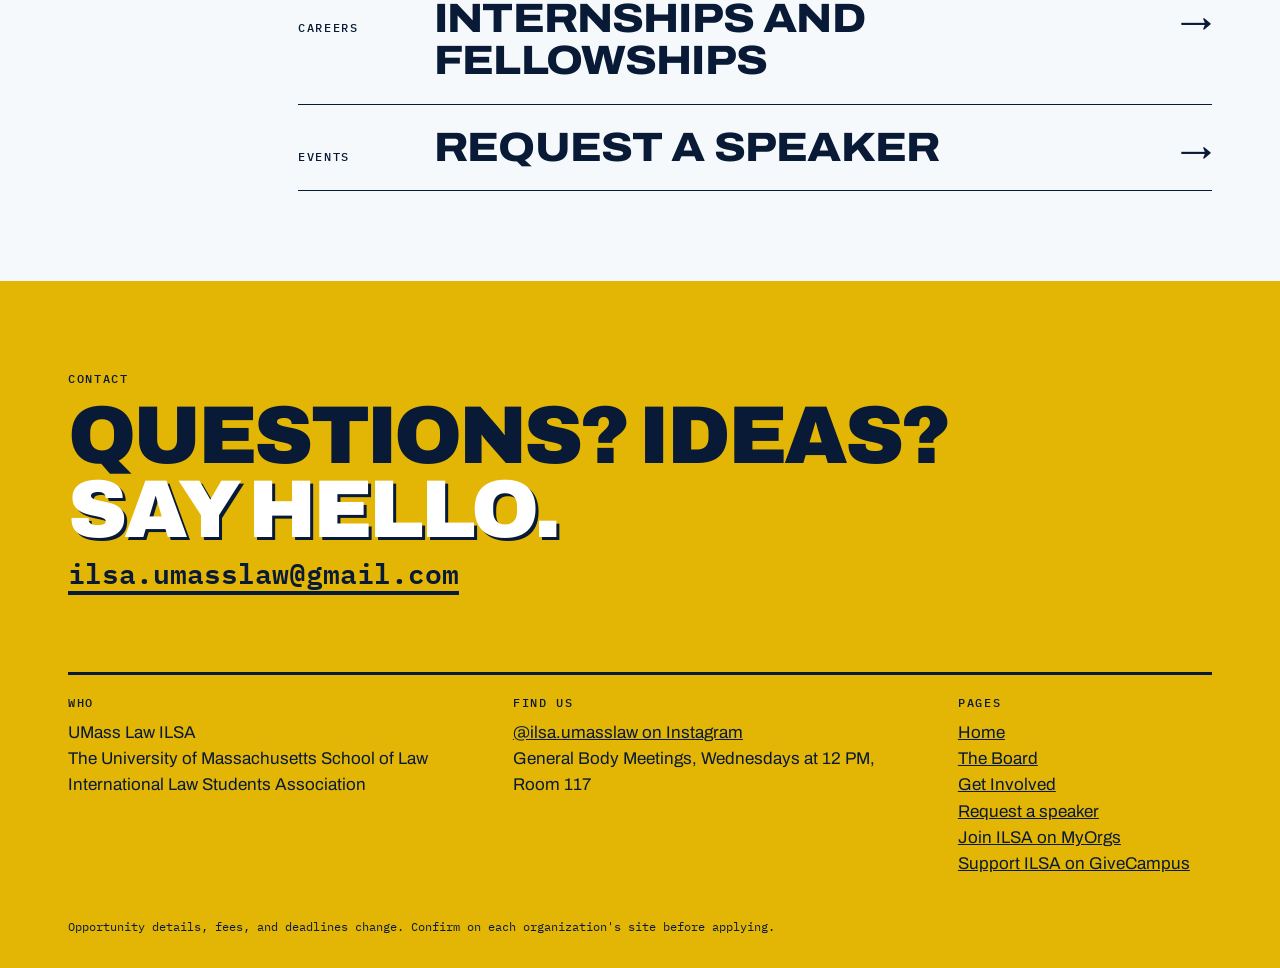
==== commit 10102c19: "Add GiveCampus crowdfunding link and ABA contact Angela Benson" ====
--- a/index.html
+++ b/index.html
@@ -26,6 +26,7 @@
         <a href="index.html#ilw">NYC Weekend</a>
         <a href="get-involved.html">Get Involved</a>
         <a href="get-involved.html#speakers">Speakers</a>
+        <a href="https://www.givecampus.com/s/jwhhjc" target="_blank" rel="noopener">Donate</a>
         <a href="https://myorgs.umassd.edu/ILSA/club_signup" class="nav-cta" target="_blank" rel="noopener">Join ILSA</a>
       </nav>
     </div>
@@ -92,6 +93,11 @@
                 <a class="btn btn-line" href="https://www.ila-americanbranch.org/ilw-2026-registration/" target="_blank" rel="noopener">Register</a>
               </div>
               <p class="remind" data-remind="ilw-2026"></p>
+              <div class="fund">
+                <p class="label">Help get us there</p>
+                <p>ILSA is crowdfunding to get more UMass Law students into rooms like this one. Every gift, big or small, makes a difference.</p>
+                <a class="btn" href="https://www.givecampus.com/s/jwhhjc" target="_blank" rel="noopener">Support ILSA on GiveCampus</a>
+              </div>
             </div>
             <dl class="facts">
               <div><dt class="label">When</dt><dd>Thursday, October 22 to Saturday, October 24, 2026</dd></div>
@@ -139,9 +145,35 @@
       </div>
     </section>
 
+    <section class="section section-ink" id="aba">
+      <div class="wrap rail">
+        <p class="label rail-label"><span>06</span> Your ABA connection</p>
+        <div class="contact-grid">
+          <figure class="contact-photo">
+            <img src="img/photo-aba-benson.jpg" alt="Angela Benson and ILSA Vice President Eva Lynn Anderson smiling in front of an ABA International Law Section banner" width="774" height="951" loading="lazy">
+            <figcaption>Angela Benson with ILSA VP Eva Lynn Anderson</figcaption>
+          </figure>
+          <div>
+            <h2>Meet Angela Benson</h2>
+            <p class="label contact-role">Membership, Meetings &amp; Marketing Director, ABA International Law Section</p>
+            <p class="contact-lead">Angela is our contact at the ABA International Law Section.</p>
+            <p>Connect with her and ask how you can get involved. She can help you volunteer, speak on panels, write for the Section's journals, and more. Just ask! The Section would love to see as many law students get involved as possible, and there are so many opportunities out there.</p>
+            <div class="btn-row">
+              <a class="btn" href="mailto:Angela.Benson@americanbar.org">Email Angela</a>
+              <a class="btn btn-line" href="https://www.linkedin.com/in/angela-benson-cmp-9b23a410/" target="_blank" rel="noopener">Connect on LinkedIn</a>
+            </div>
+            <dl class="facts contact-facts">
+              <div><dt class="label">Email</dt><dd><a href="mailto:Angela.Benson@americanbar.org">Angela.Benson@americanbar.org</a></dd></div>
+              <div><dt class="label">LinkedIn</dt><dd><a href="https://www.linkedin.com/in/angela-benson-cmp-9b23a410/" target="_blank" rel="noopener">Angela Benson, CMP</a></dd></div>
+            </dl>
+          </div>
+        </div>
+      </div>
+    </section>
+
     <section class="section" id="guide">
       <div class="wrap rail">
-        <p class="label rail-label"><span>06</span> Member guide</p>
+        <p class="label rail-label"><span>07</span> Member guide</p>
         <div class="guide-links">
           <a href="get-involved.html"><span class="label">Guide</span><strong>Find your way into the ABA, ABILA, IBA and ASIL</strong><span class="arrow" aria-hidden="true">&rarr;</span></a>
           <a href="get-involved.html#careers"><span class="label">Careers</span><strong>Internships and fellowships</strong><span class="arrow" aria-hidden="true">&rarr;</span></a>
@@ -173,6 +205,7 @@
             <a href="get-involved.html">Get Involved</a>
             <a href="get-involved.html#speakers">Request a speaker</a>
             <a href="https://myorgs.umassd.edu/ILSA/club_signup" target="_blank" rel="noopener">Join ILSA on MyOrgs</a>
+            <a href="https://www.givecampus.com/s/jwhhjc" target="_blank" rel="noopener">Support ILSA on GiveCampus</a>
           </p>
         </div>
       </div>
--- a/css/styles.css
+++ b/css/styles.css
@@ -318,6 +318,29 @@
 .footer-grid p { margin: 0 0 8px; }
 .footer-links a { display: block; }
 .fineprint { font: 400 12px/1.5 var(--mono); margin: 32px 0 0; }
+
+/* Crowdfunding */
+.fund { margin-top: 32px; padding: 22px 24px 26px; border: 2px solid var(--gold); max-width: 34em; }
+.fund .label { color: var(--gold); margin-bottom: 10px; }
+.fund p { margin: 0 0 18px; }
+
+/* ABA contact */
+.contact-grid { display: grid; grid-template-columns: minmax(0, 0.85fr) minmax(0, 1.15fr); gap: 32px 56px; align-items: start; }
+.contact-photo { margin: 0; }
+.contact-photo img { width: 100%; border: 8px solid var(--white); box-shadow: 8px 8px 0 var(--gold); }
+.contact-photo figcaption { font: 400 13px/1.5 var(--mono); color: #c7d5e6; padding-top: 16px; }
+.contact-role { color: var(--gold); margin: 0 0 24px; }
+.contact-grid p { color: #dbe6f3; max-width: 32em; margin: 0 0 18px; }
+.contact-grid .contact-lead { font-size: clamp(20px, 2vw, 26px); line-height: 1.25; color: var(--white); }
+.contact-grid .btn-row { margin: 28px 0 32px; }
+.contact-facts a { overflow-wrap: anywhere; }
+.contact-card { background: var(--white); border-left: 6px solid var(--gold); padding: 22px 24px; margin: 0 0 32px; max-width: 46em; }
+.contact-card h3 { margin: 8px 0 6px; font-size: 26px; text-transform: uppercase; }
+.contact-card p { margin: 0 0 12px; }
+.contact-card .label { color: var(--gold-deep); }
+.contact-card-role { font: 500 13px/1.4 var(--mono); color: var(--muted); }
+.contact-card-links { display: flex; flex-wrap: wrap; gap: 8px 20px; margin: 0 !important; font: 600 13px/1.4 var(--mono); overflow-wrap: anywhere; }
+@media (max-width: 900px) { .contact-grid { grid-template-columns: 1fr; } .contact-photo { max-width: 420px; } }
 
 @media (max-width: 900px) {
   .rail { grid-template-columns: 1fr; }
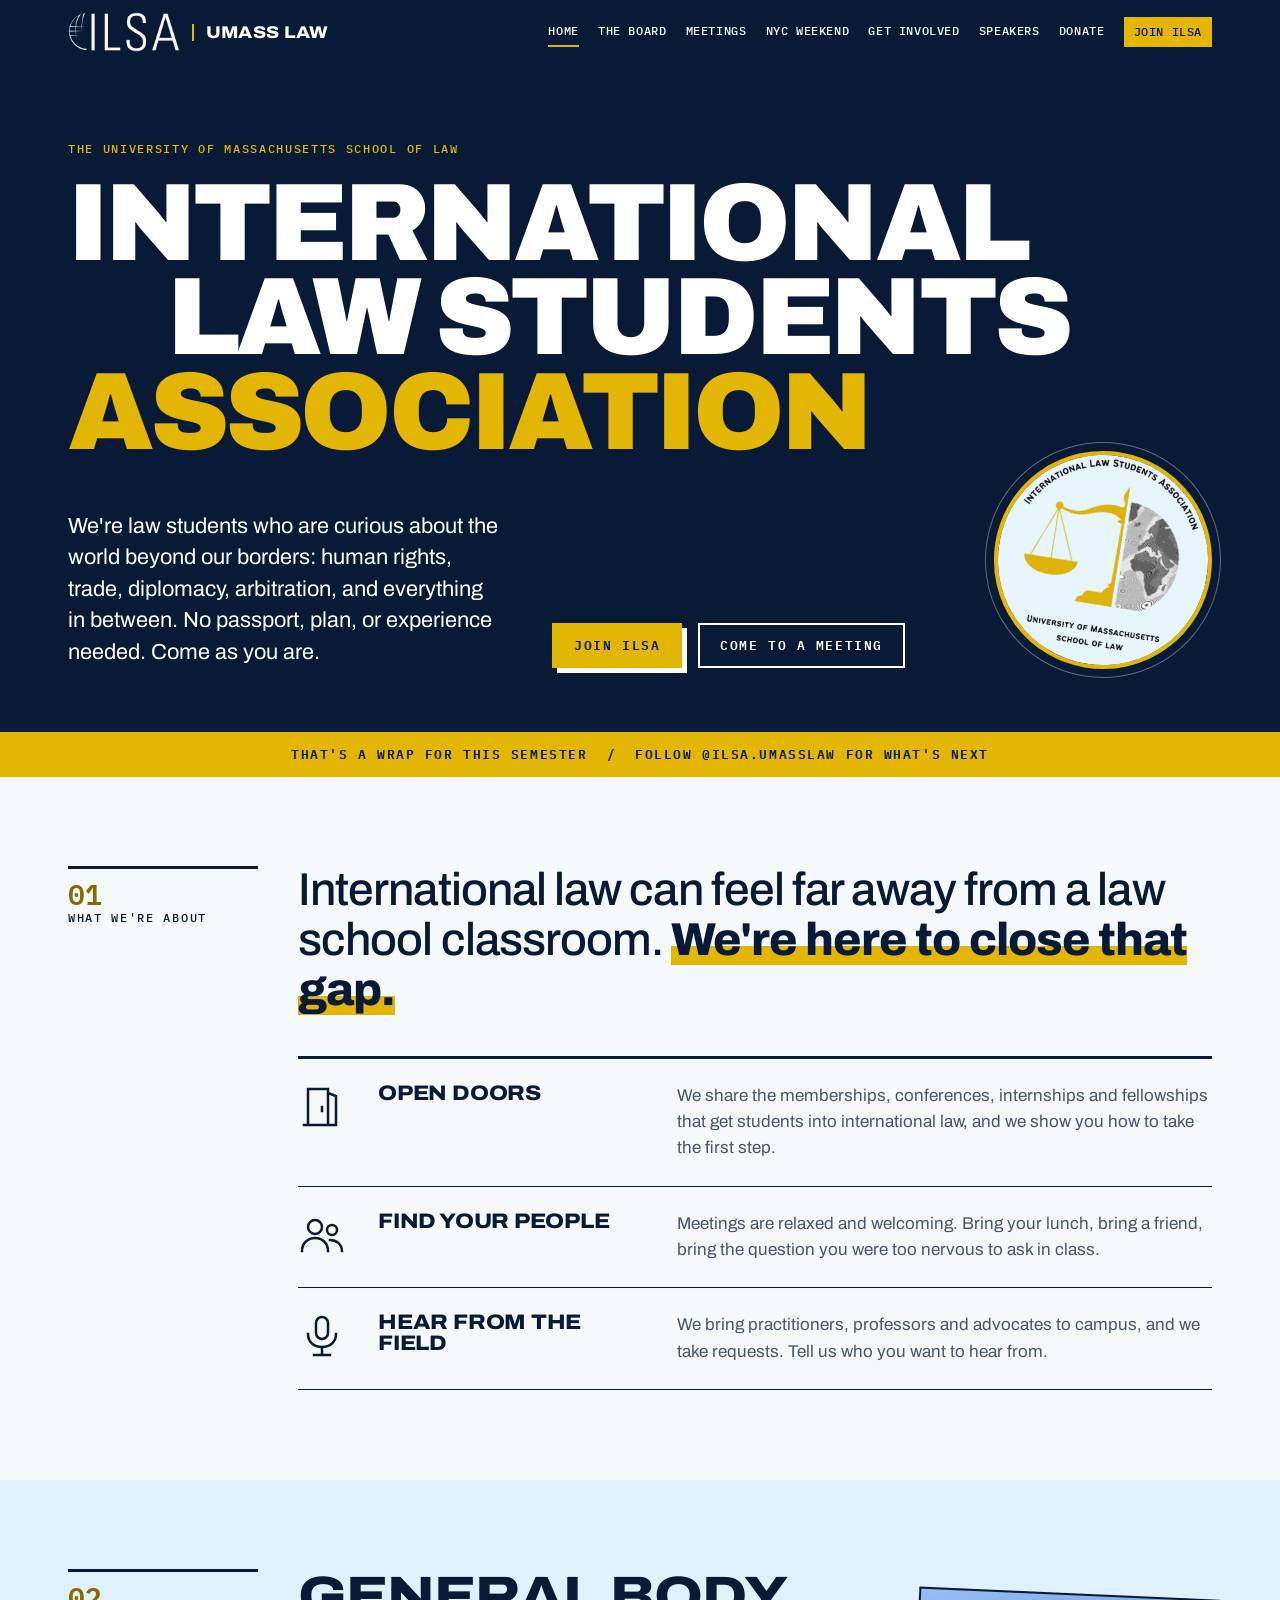
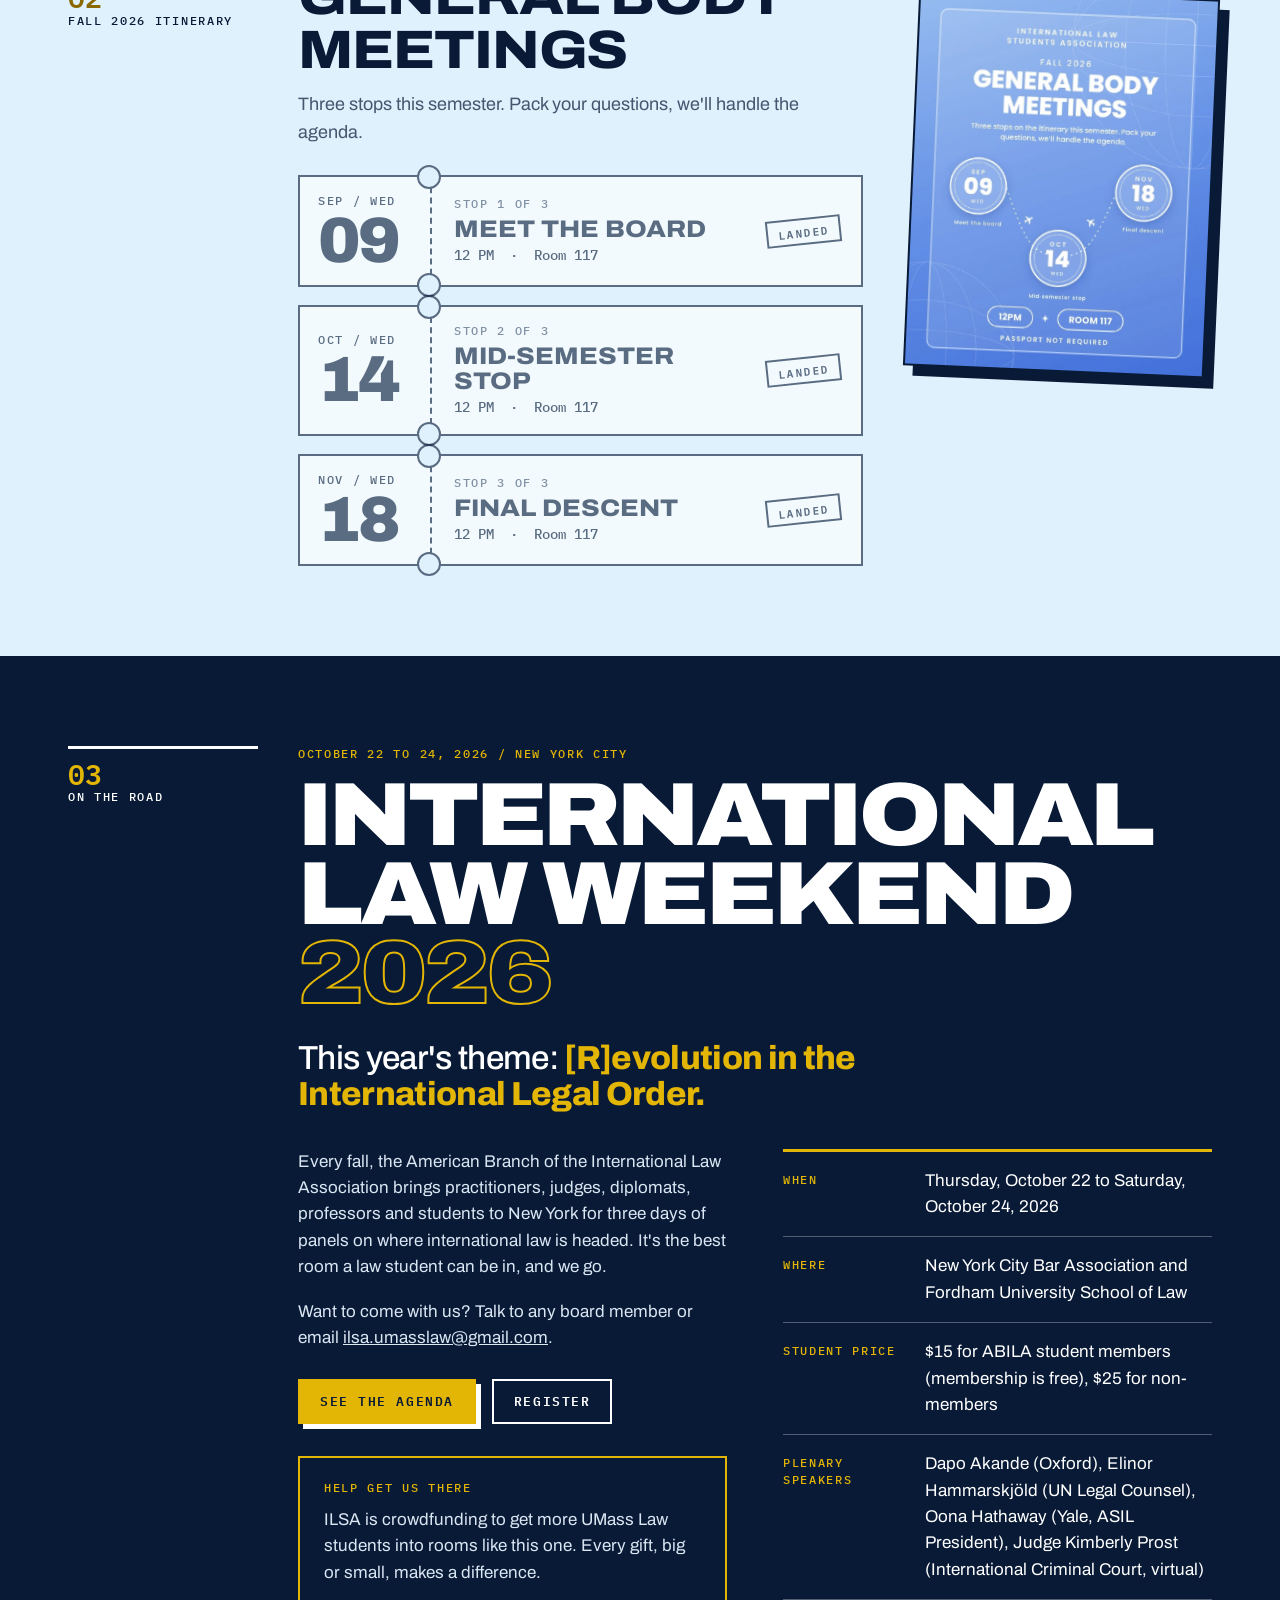
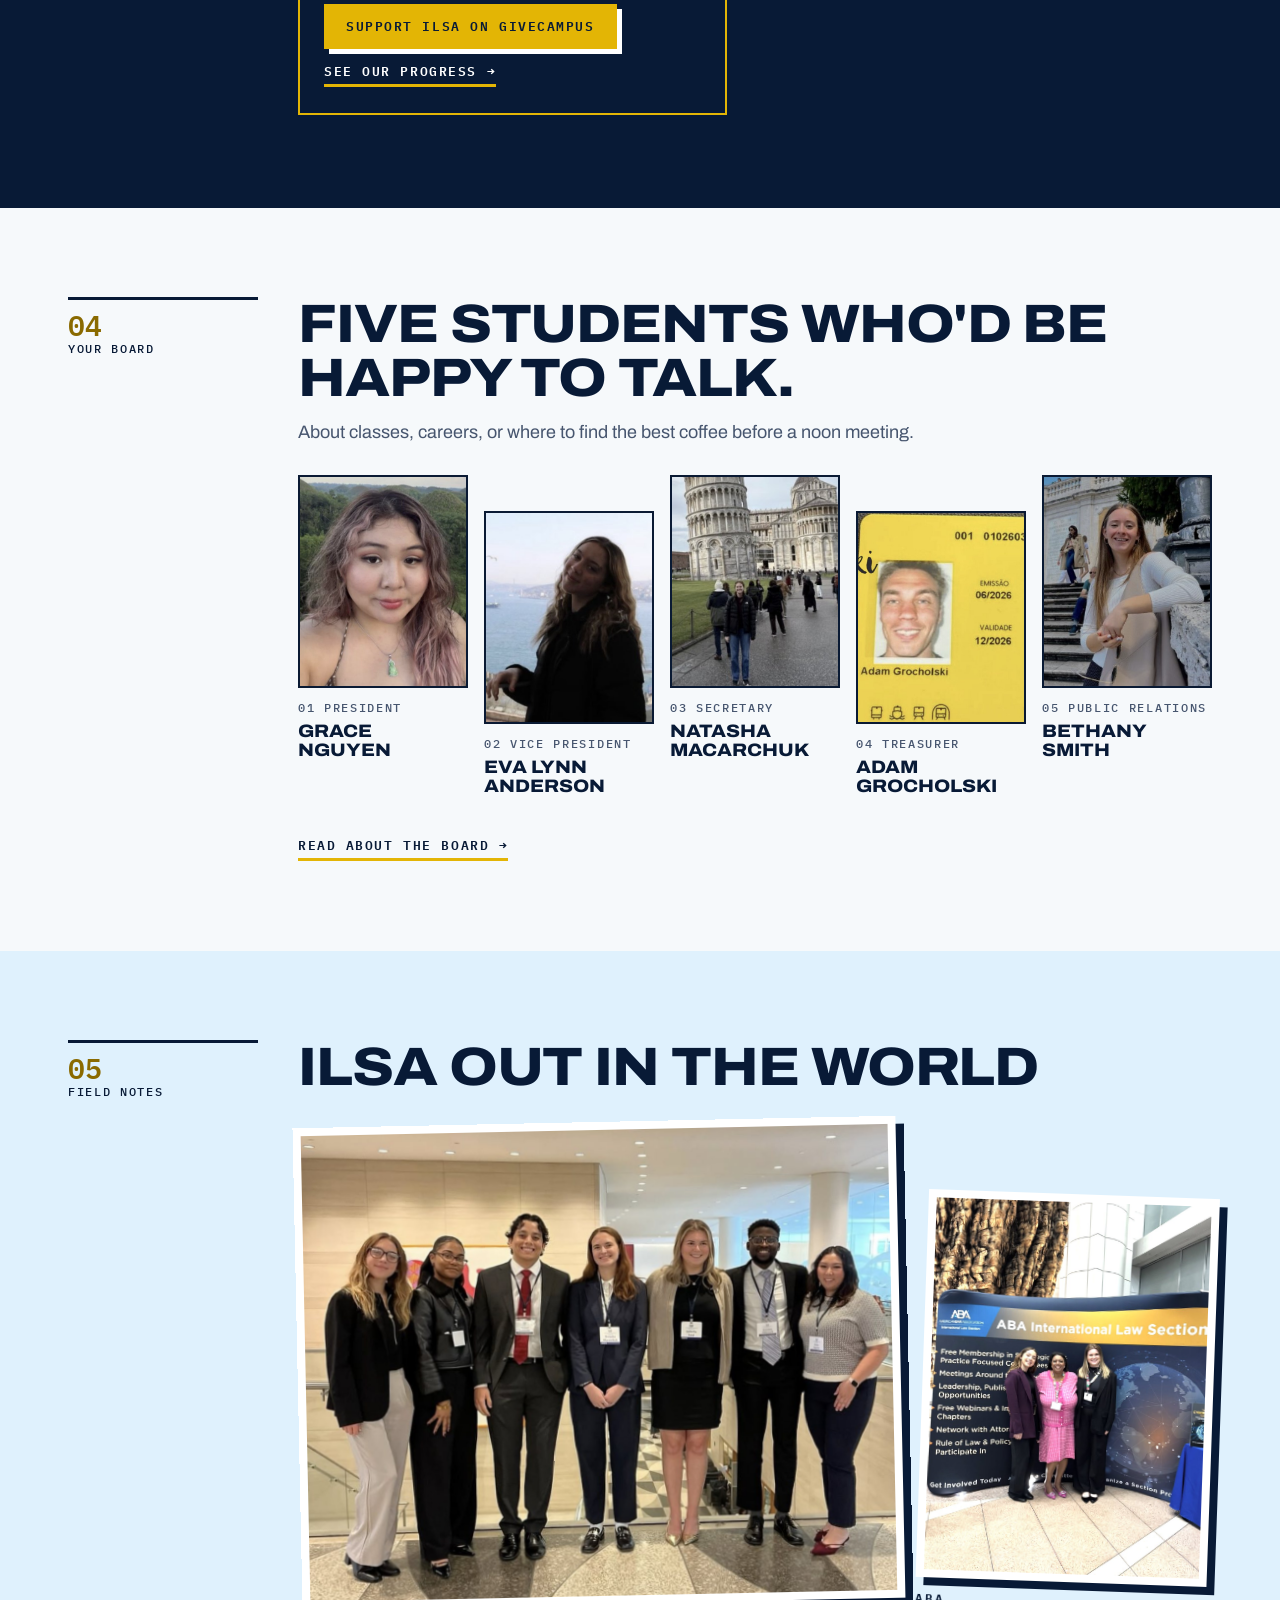
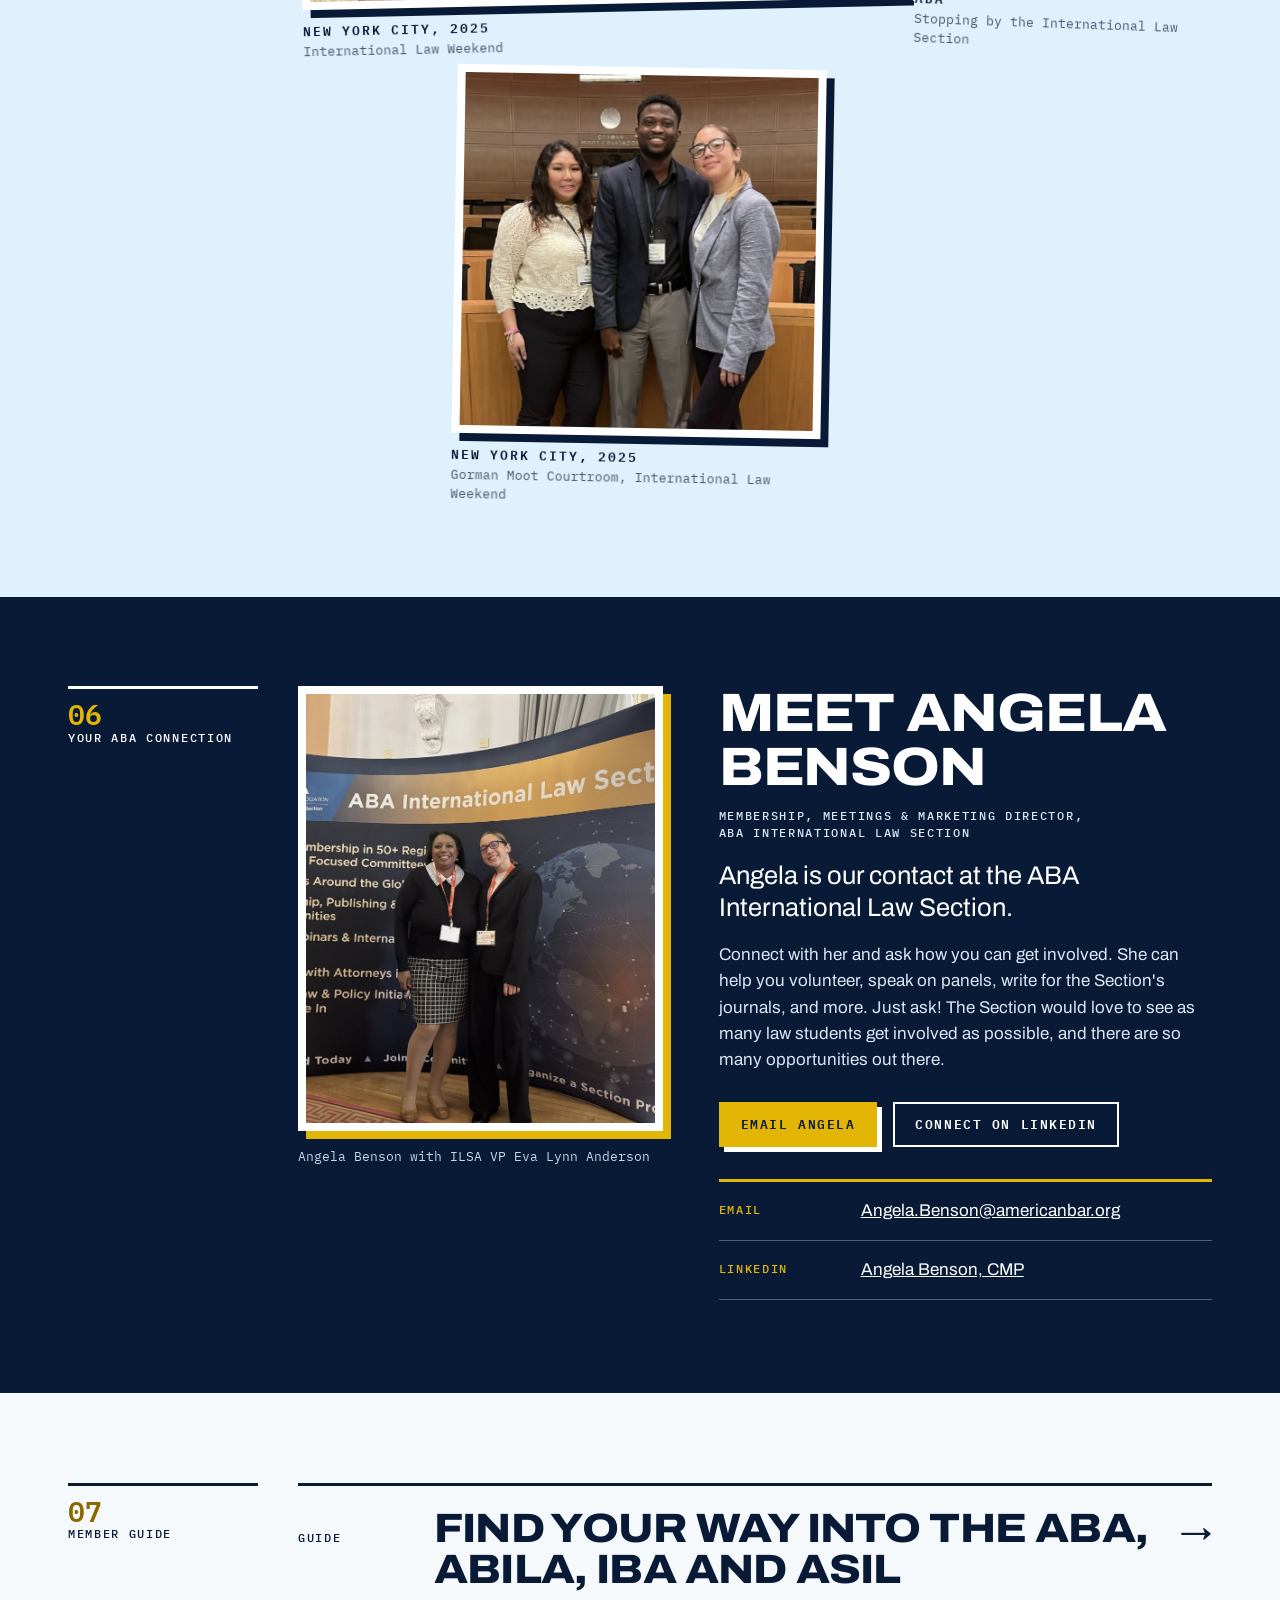
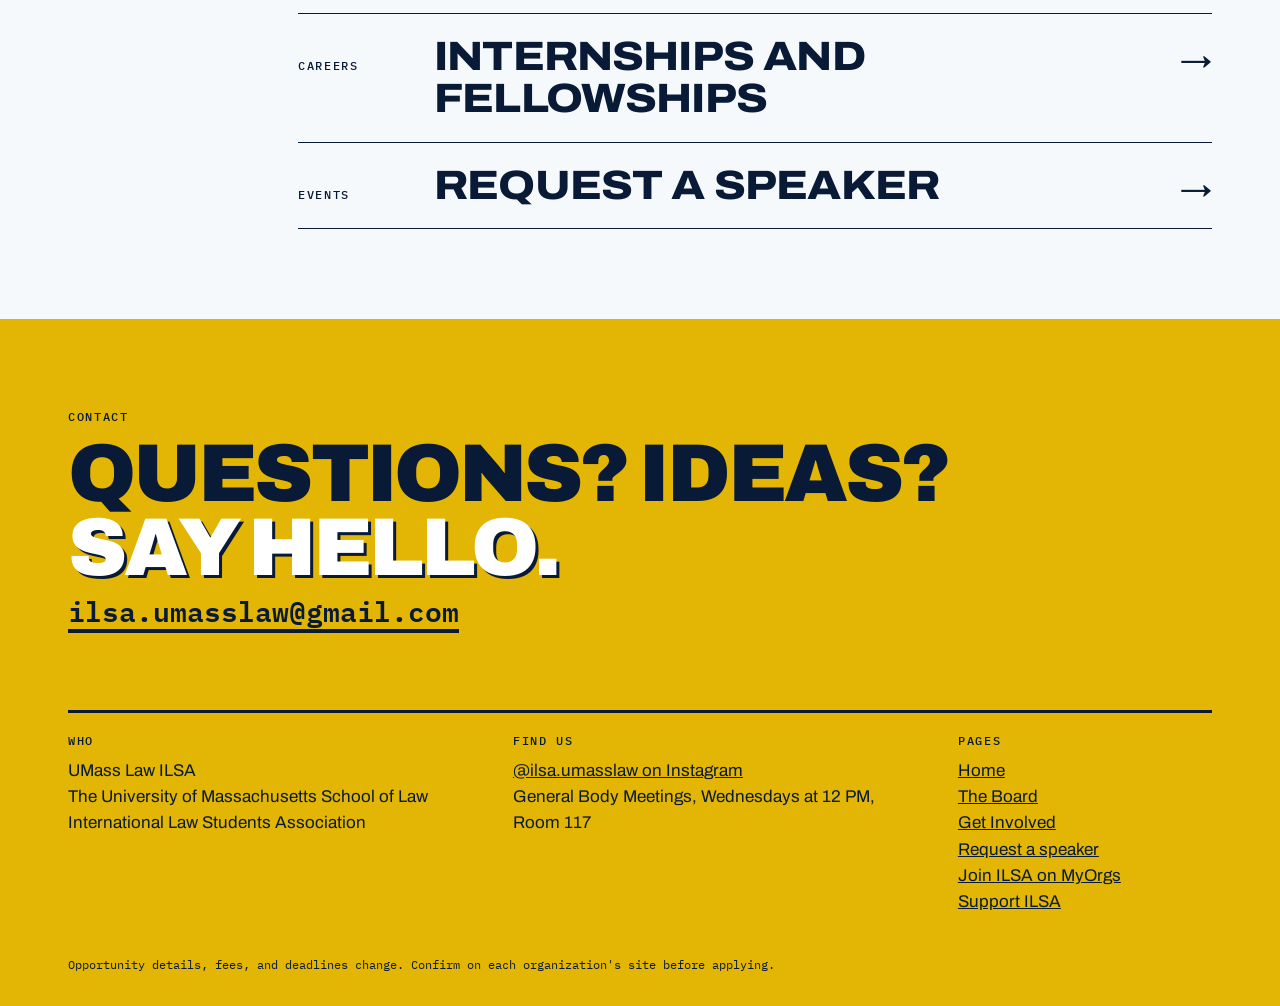
==== commit 27c9713e: "Add donate page with $500 goal tracker and link it site-wide" ====
--- a/index.html
+++ b/index.html
@@ -26,7 +26,7 @@
         <a href="index.html#ilw">NYC Weekend</a>
         <a href="get-involved.html">Get Involved</a>
         <a href="get-involved.html#speakers">Speakers</a>
-        <a href="https://www.givecampus.com/s/jwhhjc" target="_blank" rel="noopener">Donate</a>
+        <a href="donate.html">Donate</a>
         <a href="https://myorgs.umassd.edu/ILSA/club_signup" class="nav-cta" target="_blank" rel="noopener">Join ILSA</a>
       </nav>
     </div>
@@ -96,7 +96,10 @@
               <div class="fund">
                 <p class="label">Help get us there</p>
                 <p>ILSA is crowdfunding to get more UMass Law students into rooms like this one. Every gift, big or small, makes a difference.</p>
-                <a class="btn" href="https://www.givecampus.com/s/jwhhjc" target="_blank" rel="noopener">Support ILSA on GiveCampus</a>
+                <div class="btn-row">
+                  <a class="btn" href="https://www.givecampus.com/s/jwhhjc" target="_blank" rel="noopener">Support ILSA on GiveCampus</a>
+                  <a class="text-link fund-link" href="donate.html">See our progress</a>
+                </div>
               </div>
             </div>
             <dl class="facts">
@@ -205,7 +208,7 @@
             <a href="get-involved.html">Get Involved</a>
             <a href="get-involved.html#speakers">Request a speaker</a>
             <a href="https://myorgs.umassd.edu/ILSA/club_signup" target="_blank" rel="noopener">Join ILSA on MyOrgs</a>
-            <a href="https://www.givecampus.com/s/jwhhjc" target="_blank" rel="noopener">Support ILSA on GiveCampus</a>
+            <a href="donate.html">Support ILSA</a>
           </p>
         </div>
       </div>
--- a/css/styles.css
+++ b/css/styles.css
@@ -323,6 +323,8 @@
 .fund { margin-top: 32px; padding: 22px 24px 26px; border: 2px solid var(--gold); max-width: 34em; }
 .fund .label { color: var(--gold); margin-bottom: 10px; }
 .fund p { margin: 0 0 18px; }
+.fund .btn-row { margin-top: 0; align-items: center; gap: 16px 24px; }
+.fund-link { color: var(--white); }
 
 /* ABA contact */
 .contact-grid { display: grid; grid-template-columns: minmax(0, 0.85fr) minmax(0, 1.15fr); gap: 32px 56px; align-items: start; }
